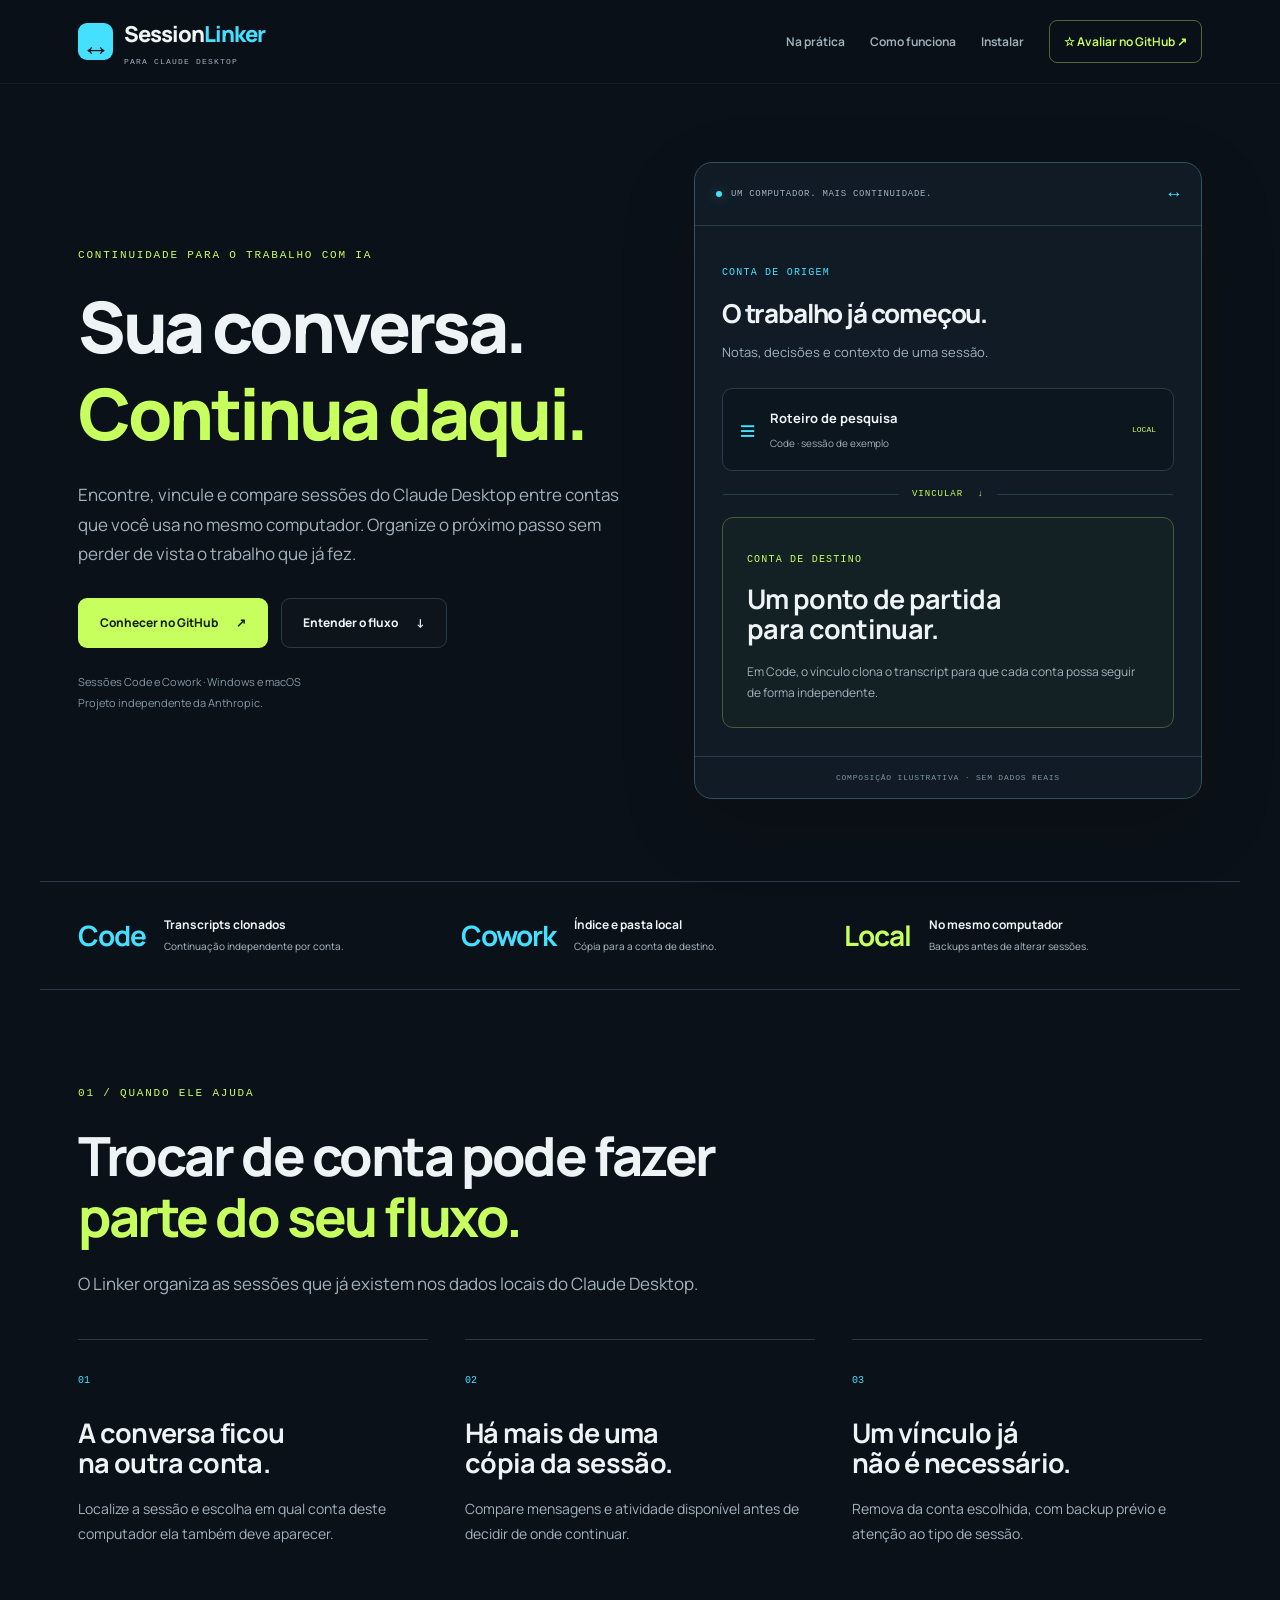
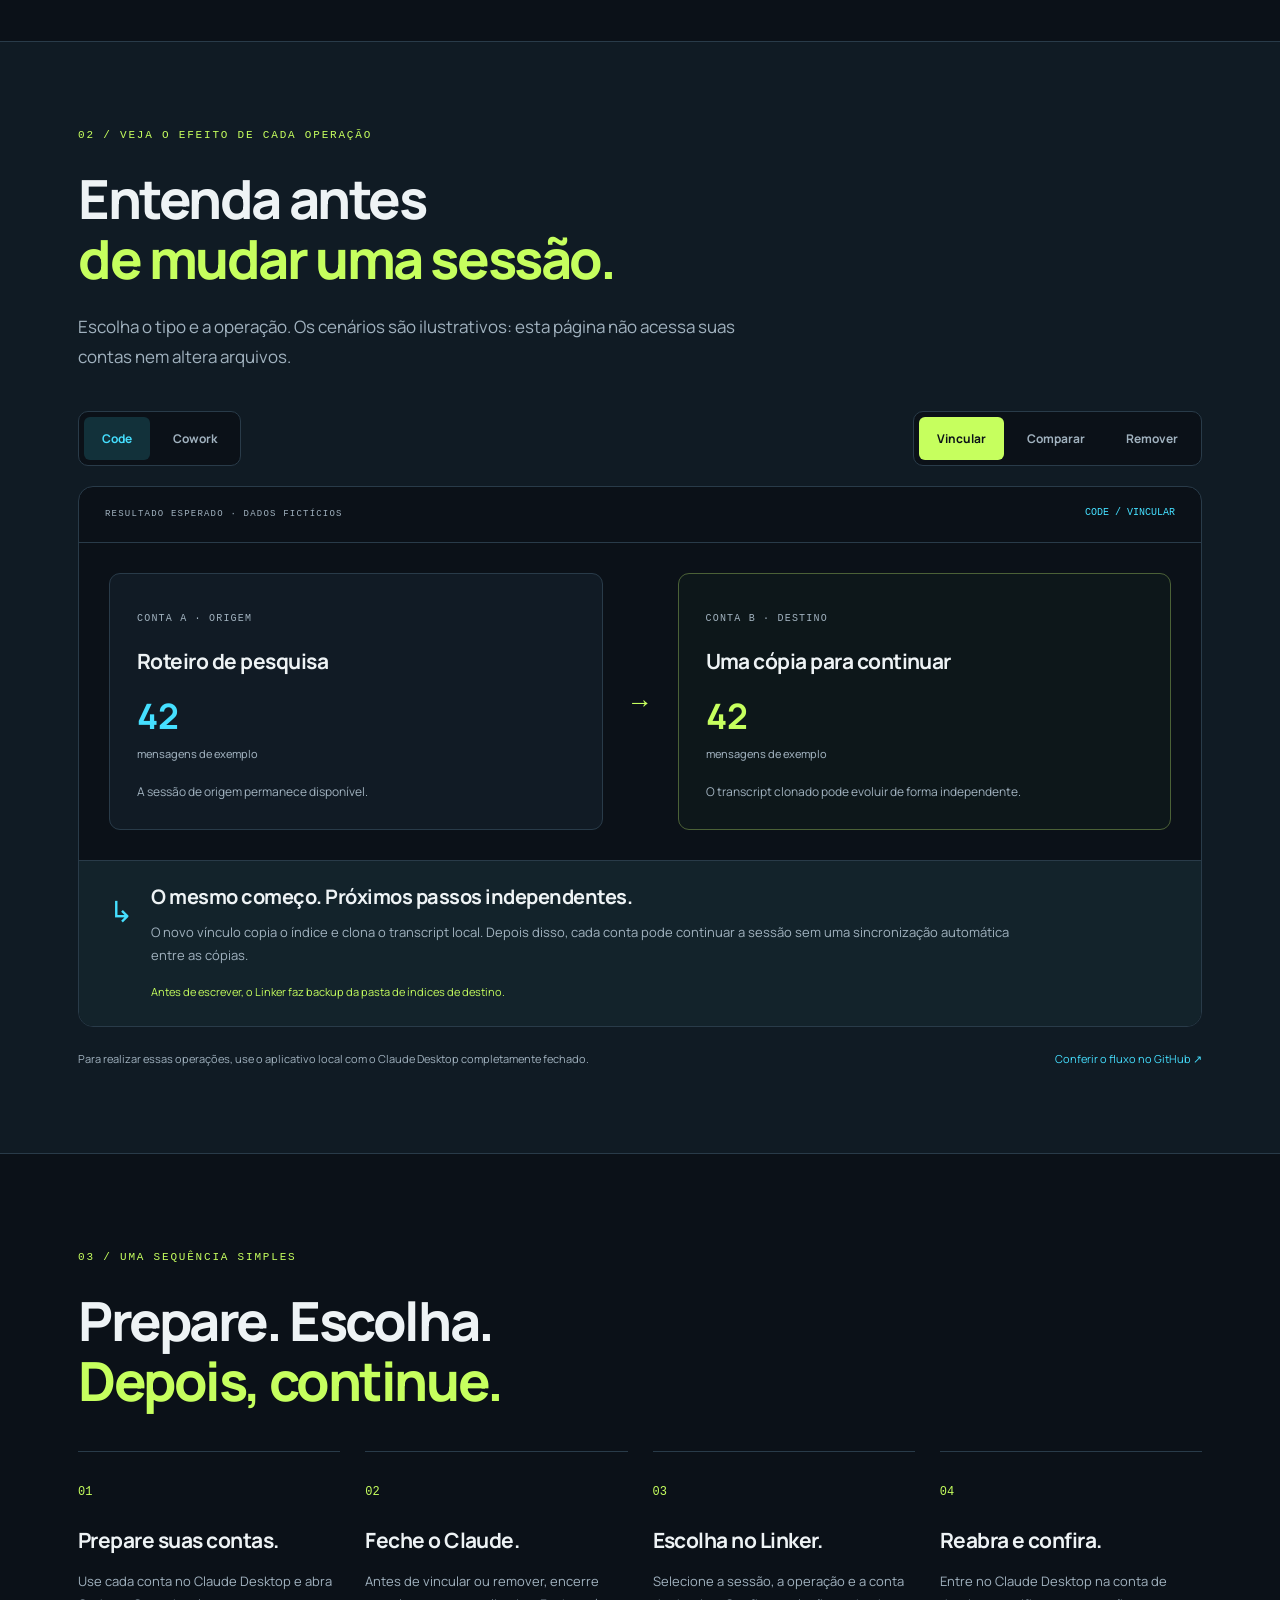
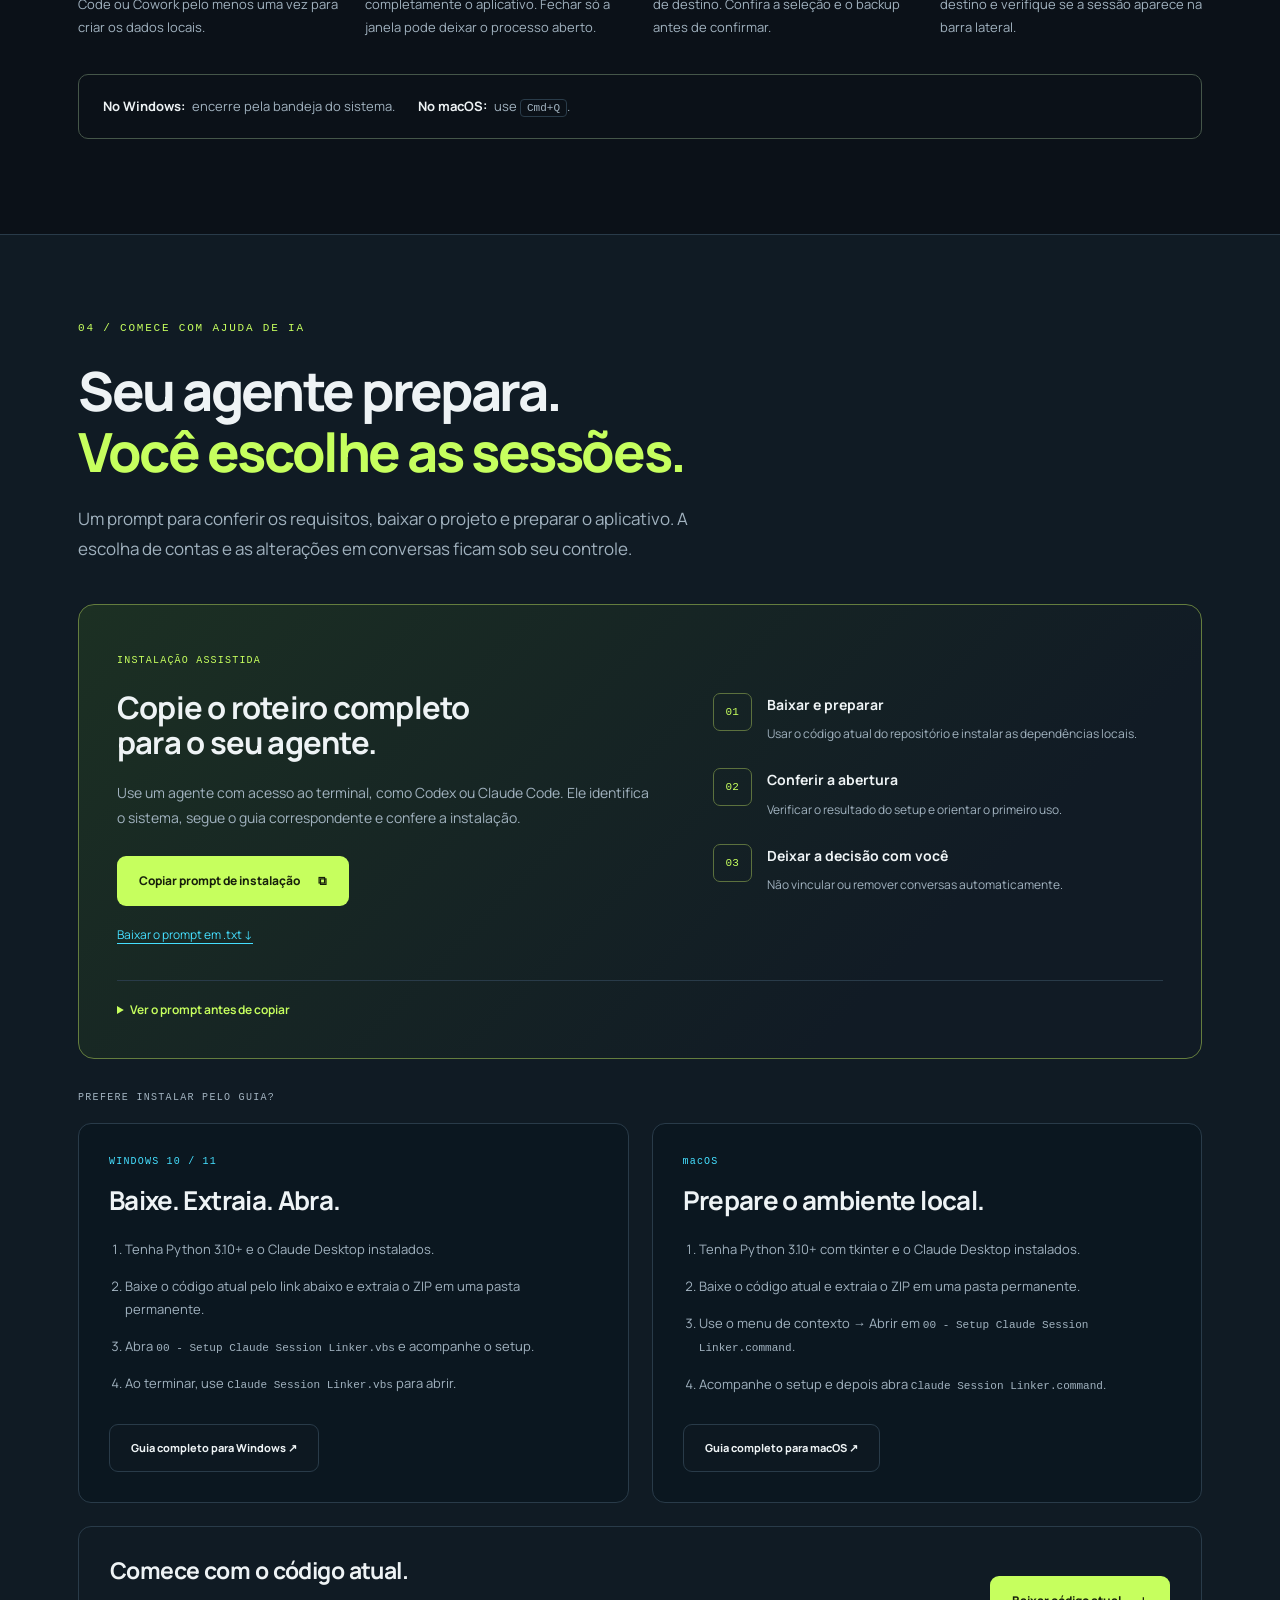
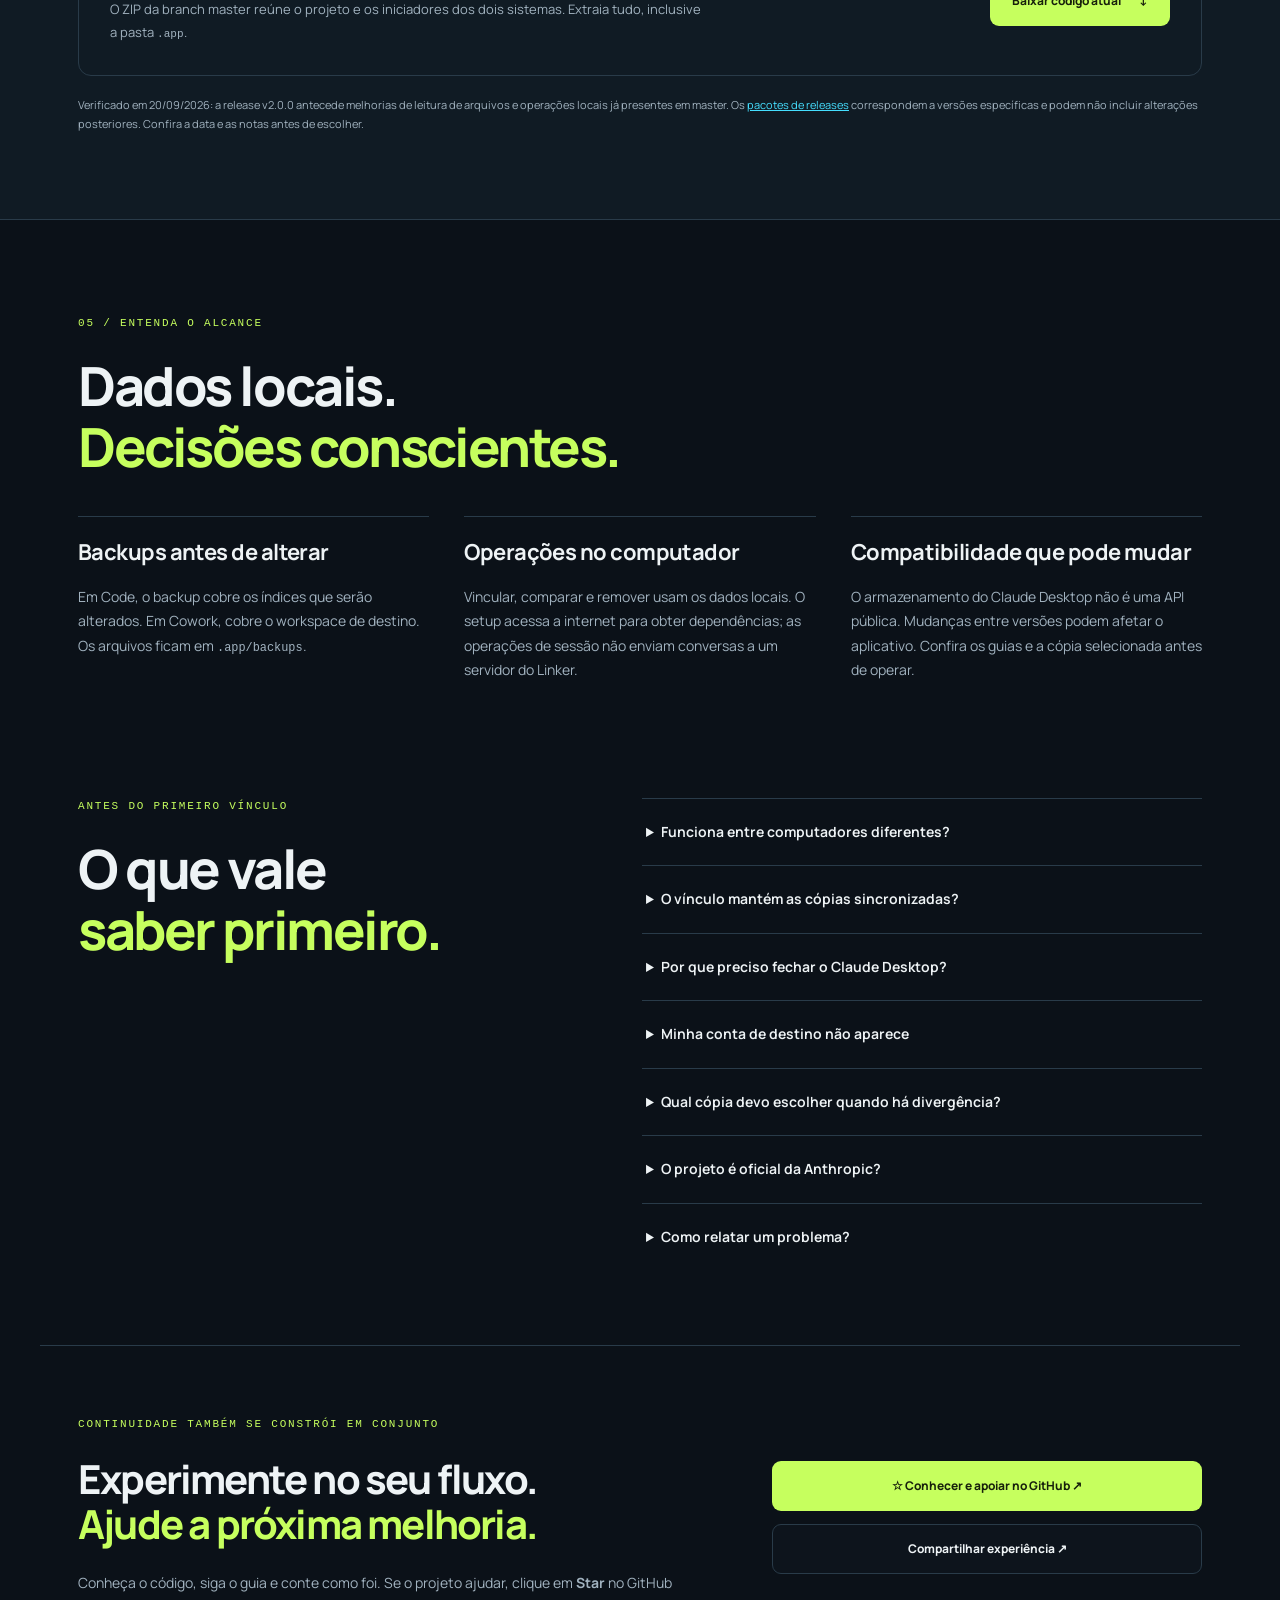
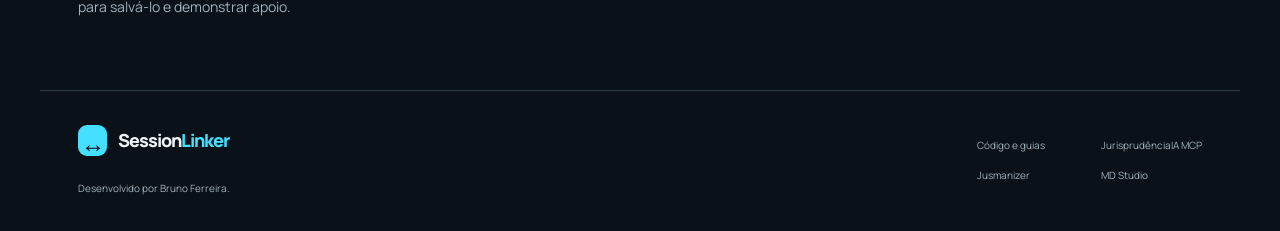
==== docs/index.html @ 4f58295a "feat: present Session Linker with guided local workflows" ====
<!doctype html>
<html lang="pt-BR">
<head>
  <meta charset="utf-8"><meta name="viewport" content="width=device-width, initial-scale=1"><meta name="theme-color" content="#0b1118">
  <title>Claude Session Linker | Sua conversa continua daqui.</title>
  <meta name="description" content="Visualize, vincule e compare sessões Code e Cowork do Claude Desktop entre contas no mesmo computador. Conheça o fluxo, os backups e a instalação para Windows e macOS.">
  <link rel="canonical" href="https://brunoflma.github.io/claude-session-linker/">
  <meta property="og:type" content="website"><meta property="og:locale" content="pt_BR"><meta property="og:site_name" content="Claude Session Linker">
  <meta property="og:title" content="Claude Session Linker. Sua conversa continua daqui."><meta property="og:description" content="Encontre, vincule e compare sessões Code e Cowork entre contas locais. Windows e macOS, com backups antes das alterações.">
  <meta property="og:url" content="https://brunoflma.github.io/claude-session-linker/"><meta property="og:image" content="https://brunoflma.github.io/claude-session-linker/assets/social-preview.png"><meta property="og:image:width" content="1280"><meta property="og:image:height" content="640"><meta property="og:image:alt" content="Claude Session Linker. Organize a continuidade das suas conversas entre contas no mesmo computador.">
  <meta name="twitter:card" content="summary_large_image"><meta name="twitter:title" content="Claude Session Linker. Sua conversa continua daqui."><meta name="twitter:image" content="https://brunoflma.github.io/claude-session-linker/assets/social-preview.png">
  <link rel="icon" href="assets/favicon.svg" type="image/svg+xml"><link rel="preload" href="assets/fonts/manrope.woff2" as="font" type="font/woff2" crossorigin><link rel="stylesheet" href="assets/site.css?v=1"><script src="assets/site.js?v=1" defer></script>
</head>
<body>
  <a class="skip" href="#conteudo">Pular para o conteúdo</a>
  <header class="header"><div class="container header-inner"><a class="brand" href="#" aria-label="Claude Session Linker, início"><span class="brand-icon" aria-hidden="true">↔</span><span>Session<span class="brand-accent">Linker</span><small>PARA CLAUDE DESKTOP</small></span></a><button class="menu-toggle" aria-label="Abrir navegação" aria-expanded="false" aria-controls="nav"><span></span><span></span></button><nav id="nav" aria-label="Navegação principal"><a href="#na-pratica">Na prática</a><a href="#como-funciona">Como funciona</a><a href="#instalar">Instalar</a><a class="nav-cta" href="https://github.com/brunoflma/claude-session-linker" target="_blank" rel="noopener noreferrer" data-github>☆ Avaliar no GitHub ↗</a></nav></div></header>
  <main id="conteudo">
    <section class="hero container"><div><p class="eyebrow">CONTINUIDADE PARA O TRABALHO COM IA</p><h1>Sua conversa.<br><em>Continua daqui.</em></h1><p class="hero-lead">Encontre, vincule e compare sessões do Claude Desktop entre contas que você usa no mesmo computador. Organize o próximo passo sem perder de vista o trabalho que já fez.</p><div class="actions"><a class="button primary" href="https://github.com/brunoflma/claude-session-linker" target="_blank" rel="noopener noreferrer" data-github>Conhecer no GitHub <span aria-hidden="true">↗</span></a><a class="button secondary" href="#na-pratica">Entender o fluxo <span aria-hidden="true">↓</span></a></div><p class="hero-foot">Sessões Code e Cowork · Windows e macOS<br>Projeto independente da Anthropic.</p></div>
      <div class="continuity-visual"><div class="visual-top"><span class="status-dot"></span>UM COMPUTADOR. MAIS CONTINUIDADE.<span>↔</span></div><div class="session-origin"><span class="small-label">CONTA DE ORIGEM</span><h2>O trabalho já começou.</h2><p>Notas, decisões e contexto de uma sessão.</p><div class="session-file"><span aria-hidden="true">≡</span><div><strong>Roteiro de pesquisa</strong><small>Code · sessão de exemplo</small></div><span class="file-status">LOCAL</span></div></div><div class="connection-path"><span></span><b>VINCULAR <i aria-hidden="true">↓</i></b><span></span></div><div class="session-destination"><span class="small-label">CONTA DE DESTINO</span><h3>Um ponto de partida<br>para continuar.</h3><p>Em Code, o vínculo clona o transcript para que cada conta possa seguir de forma independente.</p></div><div class="visual-bottom">COMPOSIÇÃO ILUSTRATIVA · SEM DADOS REAIS</div></div>
    </section>
    <div class="container principles"><div><strong>Code</strong><span>Transcripts clonados<small>Continuação independente por conta.</small></span></div><div><strong>Cowork</strong><span>Índice e pasta local<small>Cópia para a conta de destino.</small></span></div><div><strong>Local</strong><span>No mesmo computador<small>Backups antes de alterar sessões.</small></span></div></div>
    <section class="section container" id="como-funciona"><div class="section-heading"><p class="eyebrow">01 / QUANDO ELE AJUDA</p><h2>Trocar de conta pode fazer<br><em>parte do seu fluxo.</em></h2><p>O Linker organiza as sessões que já existem nos dados locais do Claude Desktop.</p></div><div class="benefits"><article><span>01</span><h3>A conversa ficou<br>na outra conta.</h3><p>Localize a sessão e escolha em qual conta deste computador ela também deve aparecer.</p></article><article><span>02</span><h3>Há mais de uma<br>cópia da sessão.</h3><p>Compare mensagens e atividade disponível antes de decidir de onde continuar.</p></article><article><span>03</span><h3>Um vínculo já<br>não é necessário.</h3><p>Remova da conta escolhida, com backup prévio e atenção ao tipo de sessão.</p></article></div></section>
    <section class="demo-section" id="na-pratica"><div class="container"><div class="section-heading"><p class="eyebrow">02 / VEJA O EFEITO DE CADA OPERAÇÃO</p><h2>Entenda antes<br><em>de mudar uma sessão.</em></h2><p>Escolha o tipo e a operação. Os cenários são ilustrativos: esta página não acessa suas contas nem altera arquivos.</p></div>
      <div class="demo-controls"><div class="kind-tabs" role="tablist" aria-label="Tipo de sessão"><button id="kind-code" role="tab" aria-selected="true" aria-controls="scenario" data-kind="code">Code</button><button id="kind-cowork" role="tab" aria-selected="false" aria-controls="scenario" tabindex="-1" data-kind="cowork">Cowork</button></div><div class="action-tabs" role="tablist" aria-label="Operação ilustrada"><button id="action-link" role="tab" aria-selected="true" aria-controls="operation" data-action="link">Vincular</button><button id="action-compare" role="tab" aria-selected="false" aria-controls="operation" tabindex="-1" data-action="compare">Comparar</button><button id="action-remove" role="tab" aria-selected="false" aria-controls="operation" tabindex="-1" data-action="remove">Remover</button></div></div>
      <div id="scenario" role="tabpanel" aria-labelledby="kind-code" tabindex="0"><div id="operation" role="tabpanel" aria-labelledby="action-link" tabindex="0"><div class="scenario-top"><span class="small-label">RESULTADO ESPERADO · DADOS FICTÍCIOS</span><span id="scenario-badge">CODE / VINCULAR</span></div><div class="scenario-grid"><div class="account-card"><span class="small-label">CONTA A · ORIGEM</span><h3>Roteiro de pesquisa</h3><strong class="message-count">42 <small>mensagens de exemplo</small></strong><p id="origin-state">A sessão de origem permanece disponível.</p></div><span class="scenario-arrow" id="scenario-arrow" aria-hidden="true">→</span><div class="account-card target"><span class="small-label">CONTA B · DESTINO</span><h3 id="target-title">Uma cópia para continuar</h3><strong class="message-count" id="target-state">42 <small>mensagens de exemplo</small></strong><p id="target-detail">O transcript clonado pode evoluir de forma independente.</p></div></div><div class="scenario-explanation" aria-live="polite"><span class="explanation-icon" aria-hidden="true">↳</span><div><h3 id="scenario-title">O mesmo começo. Próximos passos independentes.</h3><p id="scenario-description">O novo vínculo copia o índice e clona o transcript local. Depois disso, cada conta pode continuar a sessão sem uma sincronização automática entre as cópias.</p><span id="backup-note">Antes de escrever, o Linker faz backup da pasta de índices de destino.</span></div></div></div></div>
      <div class="demo-foot"><p>Para realizar essas operações, use o aplicativo local com o Claude Desktop completamente fechado.</p><a href="https://github.com/brunoflma/claude-session-linker#o-fluxo-de-uso" target="_blank" rel="noopener noreferrer" data-github>Conferir o fluxo no GitHub ↗</a></div>
    </div></section>
    <section class="section container"><div class="section-heading"><p class="eyebrow">03 / UMA SEQUÊNCIA SIMPLES</p><h2>Prepare. Escolha.<br><em>Depois, continue.</em></h2></div><ol class="usage-steps"><li><span>01</span><h3>Prepare suas contas.</h3><p>Use cada conta no Claude Desktop e abra Code ou Cowork pelo menos uma vez para criar os dados locais.</p></li><li><span>02</span><h3>Feche o Claude.</h3><p>Antes de vincular ou remover, encerre completamente o aplicativo. Fechar só a janela pode deixar o processo aberto.</p></li><li><span>03</span><h3>Escolha no Linker.</h3><p>Selecione a sessão, a operação e a conta de destino. Confira a seleção e o backup antes de confirmar.</p></li><li><span>04</span><h3>Reabra e confira.</h3><p>Entre no Claude Desktop na conta de destino e verifique se a sessão aparece na barra lateral.</p></li></ol><div class="close-note"><strong>No Windows:</strong> encerre pela bandeja do sistema. <strong>No macOS:</strong> use <kbd>Cmd+Q</kbd>.</div></section>
    <section class="install-section" id="instalar"><div class="container"><div class="section-heading"><p class="eyebrow">04 / COMECE COM AJUDA DE IA</p><h2>Seu agente prepara.<br><em>Você escolhe as sessões.</em></h2><p>Um prompt para conferir os requisitos, baixar o projeto e preparar o aplicativo. A escolha de contas e as alterações em conversas ficam sob seu controle.</p></div><div class="ai-install"><div><span class="small-label">INSTALAÇÃO ASSISTIDA</span><h3>Copie o roteiro completo<br>para o seu agente.</h3><p>Use um agente com acesso ao terminal, como Codex ou Claude Code. Ele identifica o sistema, segue o guia correspondente e confere a instalação.</p><button class="button primary" id="copy-prompt" disabled>Copiar prompt de instalação <span aria-hidden="true">⧉</span></button><a class="text-link" href="agent-setup-prompt.txt" download>Baixar o prompt em .txt ↓</a></div><ol><li><b>01</b><span><strong>Baixar e preparar</strong>Usar o código atual do repositório e instalar as dependências locais.</span></li><li><b>02</b><span><strong>Conferir a abertura</strong>Verificar o resultado do setup e orientar o primeiro uso.</span></li><li><b>03</b><span><strong>Deixar a decisão com você</strong>Não vincular ou remover conversas automaticamente.</span></li></ol><details class="prompt-details"><summary>Ver o prompt antes de copiar</summary><pre id="agent-prompt">Quero instalar o Claude Session Linker e entender como usar no meu computador. Prepare o aplicativo com as ferramentas e permissões disponíveis, sem alterar conversas reais automaticamente.

Repositório oficial: https://github.com/brunoflma/claude-session-linker
Página: https://brunoflma.github.io/claude-session-linker/

1. Confira meu sistema operacional, se o Claude Desktop está instalado e se já existe uma cópia do Linker. Preserve essa cópia e seus dados. Leia o README atual e somente o guia correspondente ao meu sistema: GUIA-WINDOWS.md ou GUIA-MACOS.md. Registre o commit consultado.
2. Use o código atual da branch master. Baixe o ZIP dessa branch ou clone o repositório em uma pasta nova e permanente. Pacotes de releases são snapshots de uma versão e podem anteceder melhorias do código atual. Não substitua uma instalação existente nem crie uma nova release.
3. Confira Python 3.10 ou superior. No Windows, o setup é 00 - Setup Claude Session Linker.vbs e o iniciador é Claude Session Linker.vbs. No macOS, use 00 - Setup Claude Session Linker.command e Claude Session Linker.command; confira também tkinter conforme o guia. Não instale Node.js, banco de dados ou servidor para esse aplicativo.
4. O setup instala customtkinter, darkdetect e pillow em .app/venv e precisa de internet. No macOS, pode precisar do Homebrew para python-tk. Explique qualquer pré-requisito ausente antes de instalá-lo, respeite as permissões das suas ferramentas e os avisos do sistema. Não desative proteções, não use privilégios de administrador para contornar erros e não apague um ambiente anterior por conta própria.
5. Execute o setup no escopo confirmado e confira o resultado. Se precisar diagnosticar uma falha, consulte apenas o necessário nos logs da instalação, sem copiar caminhos pessoais ou conteúdo sensível para serviços externos. Deixe-me concluir diálogos ou etapas que dependam da minha interação.
6. Explique que cada conta precisa ter sido usada no Claude Desktop nesse computador e que Code ou Cowork deve ter sido aberto pelo menos uma vez. Não troque minhas contas nem leia transcripts, credenciais, registros de sessões ou rótulos de contas sem necessidade e autorização explícita.
7. Antes de qualquer vínculo ou remoção, o Claude Desktop deve estar completamente fechado. Oriente a saída pela bandeja no Windows ou Cmd+Q no macOS. Não force o encerramento com trabalho aberto; deixe-me salvar e encerrar.
8. Sua tarefa inicial termina na instalação e na orientação de uso. Não escolha uma conversa ou conta por mim. Para vincular ou remover uma sessão real, exija uma solicitação específica com sessão, conta de origem, conta de destino e operação. Confira o backup e a seleção antes da confirmação. Não execute um teste destrutivo com conversas reais.
9. Esclareça as diferenças: Code copia o índice e clona o transcript para continuação independente; Cowork copia o índice e a pasta local. Remover Code apaga o índice daquela conta; remover Cowork apaga o índice e a pasta correspondente. A comparação não mescla conversas divergentes. O Linker funciona com dados locais no mesmo computador e não é uma ferramenta de sincronização entre computadores.
10. Informe onde o aplicativo ficou, como abrir novamente, o que foi realmente verificado e o que depende de mim. Se não puder executar o setup ou abrir a interface, diga exatamente a etapa pendente. Não afirme que instalou, abriu ou validou algo que não executou. Não publique logs, backups, transcripts, credenciais ou identificadores de contas.

Ao final, me entregue um resumo curto da instalação e os próximos passos para eu escolher com segurança a primeira operação no aplicativo.</pre></details></div>
      <p class="alternative-label">PREFERE INSTALAR PELO GUIA?</p><div class="install-options"><article id="windows"><span class="small-label">WINDOWS 10 / 11</span><h3>Baixe. Extraia. Abra.</h3><ol><li>Tenha Python 3.10+ e o Claude Desktop instalados.</li><li>Baixe o código atual pelo link abaixo e extraia o ZIP em uma pasta permanente.</li><li>Abra <code>00 - Setup Claude Session Linker.vbs</code> e acompanhe o setup.</li><li>Ao terminar, use <code>Claude Session Linker.vbs</code> para abrir.</li></ol><a class="button secondary" href="https://github.com/brunoflma/claude-session-linker/blob/master/GUIA-WINDOWS.md" target="_blank" rel="noopener noreferrer" data-github>Guia completo para Windows ↗</a></article><article id="macos"><span class="small-label">macOS</span><h3>Prepare o ambiente local.</h3><ol><li>Tenha Python 3.10+ com tkinter e o Claude Desktop instalados.</li><li>Baixe o código atual e extraia o ZIP em uma pasta permanente.</li><li>Use o menu de contexto → Abrir em <code>00 - Setup Claude Session Linker.command</code>.</li><li>Acompanhe o setup e depois abra <code>Claude Session Linker.command</code>.</li></ol><a class="button secondary" href="https://github.com/brunoflma/claude-session-linker/blob/master/GUIA-MACOS.md" target="_blank" rel="noopener noreferrer" data-github>Guia completo para macOS ↗</a></article></div><div class="download-row"><div><h3>Comece com o código atual.</h3><p>O ZIP da branch master reúne o projeto e os iniciadores dos dois sistemas. Extraia tudo, inclusive a pasta <code>.app</code>.</p></div><a class="button primary" href="https://github.com/brunoflma/claude-session-linker/archive/refs/heads/master.zip" data-github>Baixar código atual <span aria-hidden="true">↓</span></a></div><p class="release-note">Verificado em 20/09/2026: a release v2.0.0 antecede melhorias de leitura de arquivos e operações locais já presentes em master. Os <a href="https://github.com/brunoflma/claude-session-linker/releases" target="_blank" rel="noopener noreferrer">pacotes de releases</a> correspondem a versões específicas e podem não incluir alterações posteriores. Confira a data e as notas antes de escolher.</p>
    </div></section>
    <section class="section container"><div class="section-heading"><p class="eyebrow">05 / ENTENDA O ALCANCE</p><h2>Dados locais.<br><em>Decisões conscientes.</em></h2></div><div class="boundaries"><article><h3>Backups antes de alterar</h3><p>Em Code, o backup cobre os índices que serão alterados. Em Cowork, cobre o workspace de destino. Os arquivos ficam em <code>.app/backups</code>.</p></article><article><h3>Operações no computador</h3><p>Vincular, comparar e remover usam os dados locais. O setup acessa a internet para obter dependências; as operações de sessão não enviam conversas a um servidor do Linker.</p></article><article><h3>Compatibilidade que pode mudar</h3><p>O armazenamento do Claude Desktop não é uma API pública. Mudanças entre versões podem afetar o aplicativo. Confira os guias e a cópia selecionada antes de operar.</p></article></div></section>
    <section class="container faq" aria-labelledby="faq-title"><div class="section-heading"><p class="eyebrow">ANTES DO PRIMEIRO VÍNCULO</p><h2 id="faq-title">O que vale<br><em>saber primeiro.</em></h2></div><div class="faq-list"><details><summary>Funciona entre computadores diferentes?</summary><p>O Linker trabalha com contas e arquivos já presentes no mesmo computador. Ele não transfere sessões entre máquinas e não oferece sincronização na nuvem.</p></details><details><summary>O vínculo mantém as cópias sincronizadas?</summary><p>Em Code, o novo vínculo clona o transcript para continuação independente. Em Cowork, o índice e a pasta são copiados. O aplicativo não faz uma fusão automática de conversas que divergiram.</p></details><details><summary>Por que preciso fechar o Claude Desktop?</summary><p>Vincular e remover alteram arquivos locais usados pelo aplicativo. Encerre o Claude completamente antes dessas operações e reabra depois na conta de destino para conferir a barra lateral.</p></details><details><summary>Minha conta de destino não aparece</summary><p>Use essa conta no Claude Desktop do mesmo computador e abra Code ou Cowork pelo menos uma vez. Em seguida, feche o Claude e atualize a lista no Linker. Confira também o perfil escolhido no guia do seu sistema.</p></details><details><summary>Qual cópia devo escolher quando há divergência?</summary><p>Use a comparação para avaliar as informações disponíveis. Mais mensagens ou atividade recente são sinais para análise; não garantem que aquela seja a versão desejada. Não há mesclagem automática.</p></details><details><summary>O projeto é oficial da Anthropic?</summary><p>O Claude Session Linker é um projeto independente, mantido por Bruno Ferreira. O Claude Desktop e suas marcas pertencem à Anthropic.</p></details><details><summary>Como relatar um problema?</summary><p>Informe o sistema, a versão do Linker, Code ou Cowork e os passos que levaram ao problema. Use um exemplo fictício. Não anexe conversas, backups, credenciais ou identificadores de contas à issue.</p></details></div></section>
    <section class="container final-cta"><div><p class="eyebrow">CONTINUIDADE TAMBÉM SE CONSTRÓI EM CONJUNTO</p><h2>Experimente no seu fluxo.<br><em>Ajude a próxima melhoria.</em></h2><p>Conheça o código, siga o guia e conte como foi. Se o projeto ajudar, clique em <strong>Star</strong> no GitHub para salvá-lo e demonstrar apoio.</p></div><div class="actions"><a class="button primary" href="https://github.com/brunoflma/claude-session-linker" target="_blank" rel="noopener noreferrer" data-github>☆ Conhecer e apoiar no GitHub ↗</a><a class="button secondary" href="https://github.com/brunoflma/claude-session-linker/issues/new?template=experiencia.yml" target="_blank" rel="noopener noreferrer" data-github>Compartilhar experiência ↗</a></div></section>
  </main>
  <footer class="container footer"><div><a class="brand" href="#"><span class="brand-icon" aria-hidden="true">↔</span>Session<span class="brand-accent">Linker</span></a><p>Desenvolvido por <a href="https://github.com/brunoflma">Bruno Ferreira</a>.</p></div><div><a href="https://github.com/brunoflma/claude-session-linker">Código e guias</a><a href="https://brunoflma.github.io/jurisprudenciaia-mcp/">JurisprudênciaIA MCP</a><a href="https://brunoflma.github.io/jusmanizer/">Jusmanizer</a><a href="https://brunoflma.github.io/md-studio/">MD Studio</a></div></footer>
  <div id="status" class="toast" role="status" aria-live="polite"></div><dialog id="copy-dialog"><form method="dialog"><h2>Copie as instruções</h2><p>A cópia automática não está disponível. Selecione o texto abaixo para levar ao seu agente.</p><textarea id="copy-fallback" readonly aria-label="Prompt completo para copiar"></textarea><button class="button primary">Concluir</button></form></dialog>
</body>
</html>
---- docs/assets/site.css ----
@font-face{font-family:Manrope;src:url('fonts/manrope.woff2') format('woff2');font-style:normal;font-weight:200 800;font-display:swap}
:root{--bg:#0b1118;--surface:#111b25;--surface2:#15222d;--line:#293b49;--text:#eef3f5;--muted:#a1b2bf;--green:#c6ff5e;--cyan:#45dfff;--orange:#ffb393;--mono:Consolas,'Liberation Mono',monospace;color-scheme:dark}*{box-sizing:border-box}html{scroll-behavior:smooth;scroll-padding-top:100px}body{margin:0;background:var(--bg);color:var(--text);font:16px/1.75 Manrope,'Segoe UI',sans-serif;-webkit-font-smoothing:antialiased}a{color:inherit;text-decoration:none}button,textarea{font:inherit}a,button{touch-action:manipulation}button{cursor:pointer}button:disabled{opacity:.5;cursor:default}button:focus-visible,a:focus-visible,summary:focus-visible,textarea:focus-visible,[tabindex]:focus-visible{outline:3px solid var(--cyan);outline-offset:5px}h1,h2,h3,p{margin:0}h1,h2,h3{line-height:1.12;letter-spacing:-.045em}h2{font-size:clamp(33px,4.4vw,54px);font-weight:750}h3{font-size:24px;letter-spacing:-.025em}em{font-style:normal;color:var(--green)}code,kbd,pre{font-family:var(--mono)}code{font-size:.85em;overflow-wrap:anywhere}kbd{font-size:11px;padding:2px 6px;border:1px solid var(--line);border-radius:4px}img{max-width:100%}ol,ul{padding-left:1.25em}[hidden]{display:none!important}.container{max-width:1200px;margin-inline:auto;padding-inline:38px}.section{padding-block:95px}.section-heading{max-width:800px;margin-bottom:40px}.section-heading>p:last-child:not(.eyebrow){font-size:17px;color:var(--muted);max-width:670px;margin-top:23px}.eyebrow{font:11px/1.6 var(--mono);letter-spacing:1.8px;color:var(--green);margin-bottom:23px}.small-label{font:10px/1.6 var(--mono);letter-spacing:1.2px;color:var(--muted)}.skip{position:fixed;top:-100px;left:20px;background:var(--green);color:var(--bg);padding:12px 20px;z-index:100}.skip:focus{top:10px}.header{height:84px;position:sticky;top:0;z-index:30;background:#0b1118ed;backdrop-filter:blur(15px);border-bottom:1px solid #ffffff0d}.header-inner{height:100%;display:flex;align-items:center;justify-content:space-between;gap:25px}.brand{display:inline-flex;align-items:center;font-size:22px;font-weight:800;letter-spacing:-1px;white-space:nowrap}.brand-icon{display:inline-grid;place-items:center;width:35px;height:37px;background:var(--cyan);color:var(--bg);border-radius:9px;font-size:29px;font-weight:500;margin-right:11px}.brand-accent{color:var(--cyan)}.brand small{display:block;font:8px/1.5 var(--mono);letter-spacing:1.2px;color:var(--muted);margin-top:3px}.header nav{display:flex;gap:25px;align-items:center;font-size:12px;font-weight:650;color:var(--muted)}nav a:hover{color:var(--text)}.nav-cta{padding:10px 14px;border:1px solid #536632;border-radius:8px;color:var(--green)}.menu-toggle{display:none}.actions{display:flex;align-items:center;gap:13px;flex-wrap:wrap}.button{display:inline-flex;align-items:center;justify-content:center;gap:18px;padding:15px 21px;border:1px solid transparent;border-radius:9px;font-size:12px;line-height:1.5;font-weight:750;text-align:center;transition:background .2s,transform .2s}.button:hover{transform:translateY(-2px)}.button.primary{background:var(--green);color:#17200b}.button.primary:hover{background:#d4ff88}.button.secondary{background:#111b2550;color:var(--text);border-color:var(--line)}.text-link{display:block;font-size:12px;color:var(--cyan);margin-top:18px;text-decoration:underline;text-underline-offset:4px}
.hero{display:grid;grid-template-columns:1.1fr 1fr;gap:57px;align-items:center;padding-block:78px 82px}.hero h1{font-size:clamp(43px,5.9vw,71px);font-weight:800;letter-spacing:-3.4px;line-height:1.09}.hero h1 em{display:block;margin-top:9px}.hero-lead{max-width:545px;font-size:17px;color:var(--muted);margin:29px 0}.hero-foot{font-size:11px;color:#8398a7;line-height:1.9;margin-top:24px}.continuity-visual{background:var(--surface);border:1px solid #31515f;border-radius:18px;overflow:hidden;box-shadow:0 25px 80px #0002}.visual-top{display:flex;gap:9px;align-items:center;padding:21px;border-bottom:1px solid var(--line);font:9px var(--mono);letter-spacing:.7px;color:var(--muted)}.visual-top>span:last-child{margin-left:auto;color:var(--cyan);font-size:18px}.status-dot{width:6px;height:6px;display:inline-block;background:var(--cyan);border-radius:50%;box-shadow:0 0 13px #45dfff70}.session-origin{padding:29px 27px 0}.session-origin .small-label{color:var(--cyan)}.session-origin h2{font-size:26px;margin-top:16px}.session-origin>p{font-size:13px;color:var(--muted);margin-top:13px}.session-file{display:flex;align-items:center;gap:14px;border:1px solid var(--line);background:#0b161f;border-radius:10px;padding:17px;margin-top:24px}.session-file>span:first-child{font-size:27px;color:var(--cyan)}.session-file strong{font-size:13px;display:block}.session-file small{font-size:10px;color:var(--muted);display:block;margin-top:5px}.file-status{font:8px var(--mono);margin-left:auto;color:var(--green)}.connection-path{display:flex;align-items:center;gap:13px;padding:18px 28px;font:9px var(--mono);color:var(--green);letter-spacing:1px}.connection-path span{height:1px;background:var(--line);flex:1}.connection-path b{font-weight:500}.connection-path i{font-style:normal;margin-left:8px}.session-destination{background:#172b2350;border:1px solid #455d37;margin:0 27px 28px;padding:24px;border-radius:11px}.session-destination .small-label{color:var(--green)}.session-destination h3{font-size:27px;margin-top:14px}.session-destination p{font-size:12px;color:var(--muted);margin-top:16px}.visual-bottom{padding:16px 20px;border-top:1px solid var(--line);text-align:center;color:#7e95a4;font:8px var(--mono);letter-spacing:.8px}.principles{display:grid;grid-template-columns:1fr 1fr 1fr;gap:25px;border-block:1px solid var(--line);padding-block:29px}.principles>div{display:flex;gap:18px;align-items:center}.principles strong{color:var(--cyan);font-size:28px;letter-spacing:-1px}.principles>div:last-child strong{color:var(--green)}.principles span{font-size:12px;font-weight:700;line-height:1.4}.principles small{display:block;font-size:10px;color:var(--muted);font-weight:450;margin-top:6px}.benefits{display:grid;grid-template-columns:repeat(3,1fr);gap:37px}.benefits article{border-top:1px solid var(--line);padding-top:23px}.benefits article>span{font:10px var(--mono);color:var(--cyan)}.benefits h3{font-size:27px;margin:27px 0 19px}.benefits p{font-size:14px;color:var(--muted)}
.demo-section,.install-section{background:#101b24;border-block:1px solid var(--line);padding-block:85px}.demo-controls{display:flex;justify-content:space-between;gap:20px;margin-bottom:20px;flex-wrap:wrap}.kind-tabs,.action-tabs{display:flex;gap:5px;padding:5px;border:1px solid var(--line);border-radius:10px;background:var(--bg)}.demo-controls button{border:0;border-radius:6px;background:transparent;color:var(--muted);padding:11px 18px;font-size:12px;font-weight:700}.kind-tabs button[aria-selected=true]{background:#12313a;color:var(--cyan)}.action-tabs button[aria-selected=true]{background:var(--green);color:var(--bg)}#operation{background:var(--bg);border:1px solid var(--line);border-radius:15px;overflow:hidden}.scenario-top{display:flex;justify-content:space-between;gap:20px;border-bottom:1px solid var(--line);padding:20px 26px}.scenario-top .small-label{font-size:9px}.scenario-top>span:last-child{font:10px var(--mono);color:var(--cyan)}.scenario-grid{display:grid;grid-template-columns:1fr 35px 1fr;gap:20px;padding:30px}.account-card{border:1px solid var(--line);border-radius:11px;padding:27px;background:var(--surface)}.account-card h3{font-size:21px;margin-top:21px}.account-card .message-count{font-size:35px;color:var(--cyan);display:block;margin-top:22px;line-height:1.2}.message-count small{font-size:11px;color:var(--muted);font-weight:450;display:block;margin-top:8px;line-height:1.6}.account-card>p{font-size:12px;color:var(--muted);margin-top:18px}.account-card.target{border-color:#4b6137;background:#172b2340}.account-card.target .message-count{color:var(--green)}.scenario-arrow{align-self:center;text-align:center;font-size:26px;color:var(--green)}.scenario-explanation{display:flex;gap:18px;padding:25px 30px;border-top:1px solid var(--line);background:#13232b}.explanation-icon{font-size:29px;color:var(--cyan)}.scenario-explanation h3{font-size:20px}.scenario-explanation p{font-size:13px;color:var(--muted);margin-top:13px;max-width:880px}.scenario-explanation span:last-child:not(.explanation-icon){display:block;margin-top:15px;color:var(--green);font-size:11px}.demo-foot{display:flex;gap:25px;justify-content:space-between;align-items:center;margin-top:22px;font-size:11px;color:var(--muted)}.demo-foot a{color:var(--cyan);white-space:nowrap}.usage-steps{list-style:none;padding:0;display:grid;grid-template-columns:repeat(4,1fr);gap:25px}.usage-steps li{border-top:1px solid var(--line);padding-top:23px}.usage-steps span{font:12px var(--mono);color:var(--green)}.usage-steps h3{font-size:21px;margin:26px 0 18px}.usage-steps p{font-size:13px;color:var(--muted)}.close-note{border:1px solid #455649;padding:20px 24px;margin-top:35px;border-radius:10px;font-size:13px;color:var(--muted)}.close-note strong{color:var(--text);margin-right:4px}.close-note strong:not(:first-child){margin-left:20px}
.ai-install{display:grid;grid-template-columns:1.2fr 1fr;gap:35px 55px;border:1px solid #647d3e;background:linear-gradient(135deg,#1c3023,#111b25 75%);border-radius:16px;padding:38px}.ai-install .small-label{color:var(--green)}.ai-install h3{font-size:31px;margin-top:19px}.ai-install p{font-size:14px;color:var(--muted);margin:22px 0 26px;max-width:570px}.ai-install>ol{list-style:none;padding:0;display:grid;gap:24px;align-content:center;margin:0}.ai-install>ol li{display:flex;gap:15px;font-size:12px;color:var(--muted)}.ai-install>ol b{font:11px var(--mono);padding:12px;color:var(--green);border:1px solid #5c713e;border-radius:7px;align-self:flex-start}.ai-install>ol strong{font-size:14px;display:block;color:var(--text);margin-bottom:6px}.prompt-details{grid-column:1/-1;border-top:1px solid var(--line);padding-top:18px}.prompt-details summary{cursor:pointer;font-size:12px;color:var(--green);font-weight:650}.prompt-details pre{font-size:11px;line-height:1.9;white-space:pre-wrap;overflow-wrap:anywhere;max-height:390px;overflow:auto;background:var(--bg);border:1px solid var(--line);padding:22px;border-radius:8px;color:var(--muted)}.alternative-label{font:10px var(--mono);letter-spacing:1.3px;color:var(--muted);margin:33px 0 20px}.install-options{display:grid;grid-template-columns:1fr 1fr;gap:23px}.install-options article{border:1px solid var(--line);border-radius:13px;padding:30px;background:#0b1720;display:flex;flex-direction:column;align-items:flex-start}.install-options .small-label{color:var(--cyan)}.install-options h3{font-size:26px;margin-top:16px}.install-options ol{font-size:13px;color:var(--muted);margin:23px 0 28px}.install-options li+li{margin-top:14px}.install-options .button{margin-top:auto;font-size:11px}.download-row{display:flex;align-items:center;justify-content:space-between;gap:40px;padding:31px;border:1px solid var(--line);border-radius:13px;margin-top:23px}.download-row h3{font-size:23px}.download-row p{color:var(--muted);font-size:13px;margin-top:14px;max-width:600px}.download-row .button{flex-shrink:0}.release-note{font-size:11px;color:var(--muted);margin-top:19px}.release-note a{color:var(--cyan);text-decoration:underline}.boundaries{display:grid;grid-template-columns:repeat(3,1fr);gap:35px}.boundaries article{padding-top:23px;border-top:1px solid var(--line)}.boundaries h3{font-size:22px}.boundaries p{font-size:14px;color:var(--muted);margin-top:20px}.faq{display:grid;grid-template-columns:1fr 1.1fr;gap:55px;padding-block:20px 75px}.faq-list details{border-top:1px solid var(--line)}.faq-list summary{padding:21px 4px;cursor:pointer;font-size:14px;font-weight:650}.faq-list details[open] summary{color:var(--green)}.faq-list p{color:var(--muted);font-size:13px;padding:0 4px 22px}.final-cta{padding-block:70px;border-top:1px solid var(--line);display:grid;grid-template-columns:1.5fr 1fr;gap:50px;align-items:center}.final-cta h2{font-size:40px}.final-cta p:not(.eyebrow){font-size:14px;color:var(--muted);max-width:620px;margin-top:24px}.final-cta .actions{flex-direction:column;align-items:stretch}.footer{display:flex;justify-content:space-between;gap:30px;padding-block:34px;border-top:1px solid var(--line)}.footer .brand{font-size:18px}.footer .brand-icon{width:29px;height:31px;font-size:24px}.footer p{font-size:10px;color:var(--muted);margin-top:17px}.footer>div:last-child{display:grid;grid-template-columns:1fr 1fr;gap:12px 23px;align-content:center;font-size:10px;color:var(--muted)}.footer a:hover{color:var(--cyan)}.toast{position:fixed;left:50%;bottom:22px;transform:translate(-50%,15px);opacity:0;pointer-events:none;padding:14px 21px;max-width:calc(100% - 35px);width:max-content;background:var(--green);color:var(--bg);border-radius:9px;font-size:12px;font-weight:650;box-shadow:0 8px 30px #0005;transition:opacity .2s,transform .2s;z-index:100}.toast.visible{opacity:1;transform:translate(-50%,0)}dialog{width:min(630px,calc(100% - 36px));background:var(--surface);color:var(--text);border:1px solid var(--line);border-radius:14px;padding:28px}dialog::backdrop{background:#000b}dialog h2{font-size:30px}dialog p{font-size:14px;color:var(--muted);margin:20px 0}dialog textarea{display:block;width:100%;height:230px;background:var(--bg);color:var(--text);border:1px solid var(--line);padding:16px;font:12px/1.8 var(--mono);margin-bottom:20px}
@media(max-width:1000px){.container{padding-inline:30px}.hero{gap:35px}.hero h1{font-size:57px}.brand{font-size:19px}.header nav{gap:17px;font-size:11px}.principles{gap:18px}.principles>div{gap:12px}.principles strong{font-size:24px}.principles span{font-size:11px}.principles small{font-size:9px}.benefits h3{font-size:24px}.benefits,.boundaries{gap:27px}.usage-steps{grid-template-columns:1fr 1fr;gap:32px}.ai-install{gap:30px;padding:30px}.scenario-grid{padding:24px;gap:15px}.account-card{padding:23px}.final-cta{grid-template-columns:1.4fr 1fr;gap:30px}.final-cta h2{font-size:35px}}
@media(max-width:780px){.hero{grid-template-columns:1fr;padding-block:52px 60px;gap:40px}.hero h1{font-size:65px}.hero-lead{max-width:620px}.continuity-visual{max-width:530px;width:100%;margin-inline:auto}.header nav{display:none;position:absolute;top:83px;left:0;right:0;padding:23px 30px;background:#0b1118;border-bottom:1px solid var(--line);flex-wrap:wrap;gap:22px;font-size:13px}.header nav.open{display:flex}.menu-toggle{display:flex;flex-direction:column;gap:6px;background:none;border:1px solid var(--line);border-radius:7px;padding:12px}.menu-toggle span{height:1px;width:19px;background:var(--text)}.section{padding-block:70px}.benefits{grid-template-columns:1fr;gap:29px}.benefits h3{font-size:27px;margin:18px 0 15px}.benefits h3 br{display:none}.benefits p{max-width:650px}.ai-install{grid-template-columns:1fr}.ai-install>ol{grid-template-columns:1fr;gap:20px}.install-options{grid-template-columns:1fr}.boundaries{grid-template-columns:1fr;gap:30px}.boundaries p{margin-top:15px}.faq{grid-template-columns:1fr;gap:15px}.final-cta{grid-template-columns:1fr;gap:30px;padding-block:50px}.final-cta .actions{flex-direction:row}.download-row{flex-direction:column;align-items:flex-start;gap:24px}.demo-section,.install-section{padding-block:65px}.account-card h3{font-size:18px}.scenario-grid{gap:11px;grid-template-columns:1fr 20px 1fr}.scenario-arrow{font-size:20px}.demo-foot{align-items:flex-start;flex-direction:column;gap:12px}}
@media(max-width:560px){.container{padding-inline:22px}.header{height:72px}.header nav{top:71px}.brand{font-size:19px}.brand small{font-size:7px}.brand-icon{width:30px;height:33px;font-size:26px;margin-right:9px}.hero{padding-top:39px}.eyebrow{font-size:9px;letter-spacing:1.3px;margin-bottom:20px}.hero h1{font-size:clamp(34px,9.2vw,49px);letter-spacing:-2px}.hero-lead{font-size:15px;line-height:1.85;margin:24px 0}.hero .actions{flex-direction:column;align-items:stretch}.hero .button{font-size:12px}.hero-foot{font-size:10px;margin-top:20px}.visual-top{font-size:8px;padding:18px 17px;letter-spacing:.2px}.session-origin{padding:25px 21px 0}.session-origin h2{font-size:24px}.session-origin>p{font-size:12px}.session-file{padding:14px;gap:10px}.session-file strong{font-size:12px}.session-file small{font-size:9px}.file-status{font-size:7px}.session-destination{margin:0 21px 23px;padding:21px}.session-destination h3{font-size:25px}.visual-bottom{font-size:7px;letter-spacing:.5px}.principles{grid-template-columns:1fr;gap:0;padding-block:0}.principles>div{gap:22px;padding:21px 0}.principles>div+div{border-top:1px solid var(--line)}.principles strong{font-size:26px;min-width:105px}.principles span{font-size:12px}.principles small{font-size:10px}.section{padding-block:57px}.section-heading h2{font-size:34px}.section-heading>p:last-child:not(.eyebrow){font-size:15px}.benefits h3{font-size:25px}.demo-section,.install-section{padding-block:55px}.demo-controls{gap:13px}.kind-tabs,.action-tabs{width:100%}.demo-controls button{flex:1;font-size:11px;padding:11px 10px}.scenario-top{flex-direction:column;gap:7px;padding:18px}.scenario-top .small-label{font-size:8px;letter-spacing:.7px}.scenario-grid{grid-template-columns:1fr;padding:19px;gap:14px}.scenario-arrow{transform:rotate(90deg);font-size:24px}.account-card{padding:22px}.account-card h3{font-size:21px;margin-top:16px}.account-card .message-count{font-size:31px;margin-top:18px}.scenario-explanation{padding:20px;gap:12px}.scenario-explanation h3{font-size:18px;line-height:1.4}.scenario-explanation p{font-size:12px}.scenario-explanation span:last-child:not(.explanation-icon){font-size:10px}.explanation-icon{font-size:22px}.demo-foot{font-size:10px}.usage-steps{grid-template-columns:1fr;gap:28px}.usage-steps h3{font-size:23px;margin:18px 0 13px}.usage-steps p{font-size:14px}.close-note{padding:18px 20px;font-size:12px}.close-note strong:not(:first-child){margin-left:0;display:block;margin-top:12px}.ai-install{padding:26px 21px;gap:27px}.ai-install h3{font-size:27px}.ai-install p{font-size:13px}.ai-install .button{width:100%;font-size:11px}.ai-install .text-link{font-size:11px}.ai-install>ol li{font-size:11px}.ai-install>ol strong{font-size:13px}.prompt-details summary{font-size:11px}.prompt-details pre{font-size:10px;padding:15px;max-height:340px}.alternative-label{font-size:9px}.install-options article{padding:25px 21px}.install-options h3{font-size:25px}.install-options .button{width:100%;font-size:10px}.download-row{padding:25px 21px}.download-row .button{width:100%}.release-note{font-size:10px}.boundaries h3{font-size:23px}.boundaries p{font-size:13px}.faq{padding-block:0 45px}.faq .section-heading{margin-bottom:10px}.faq-list summary{font-size:13px}.faq-list p{font-size:12px}.final-cta h2{font-size:33px}.final-cta p:not(.eyebrow){font-size:13px}.final-cta .actions{flex-direction:column;align-items:stretch}.final-cta .button{font-size:10px}.footer{flex-direction:column;padding-block:29px}.footer>div:last-child{font-size:10px}.toast{font-size:11px;width:calc(100% - 40px);text-align:center}dialog{padding:24px}dialog h2{font-size:27px}}
@media(prefers-reduced-motion:reduce){html{scroll-behavior:auto}*,*:before,*:after{transition:none!important}}
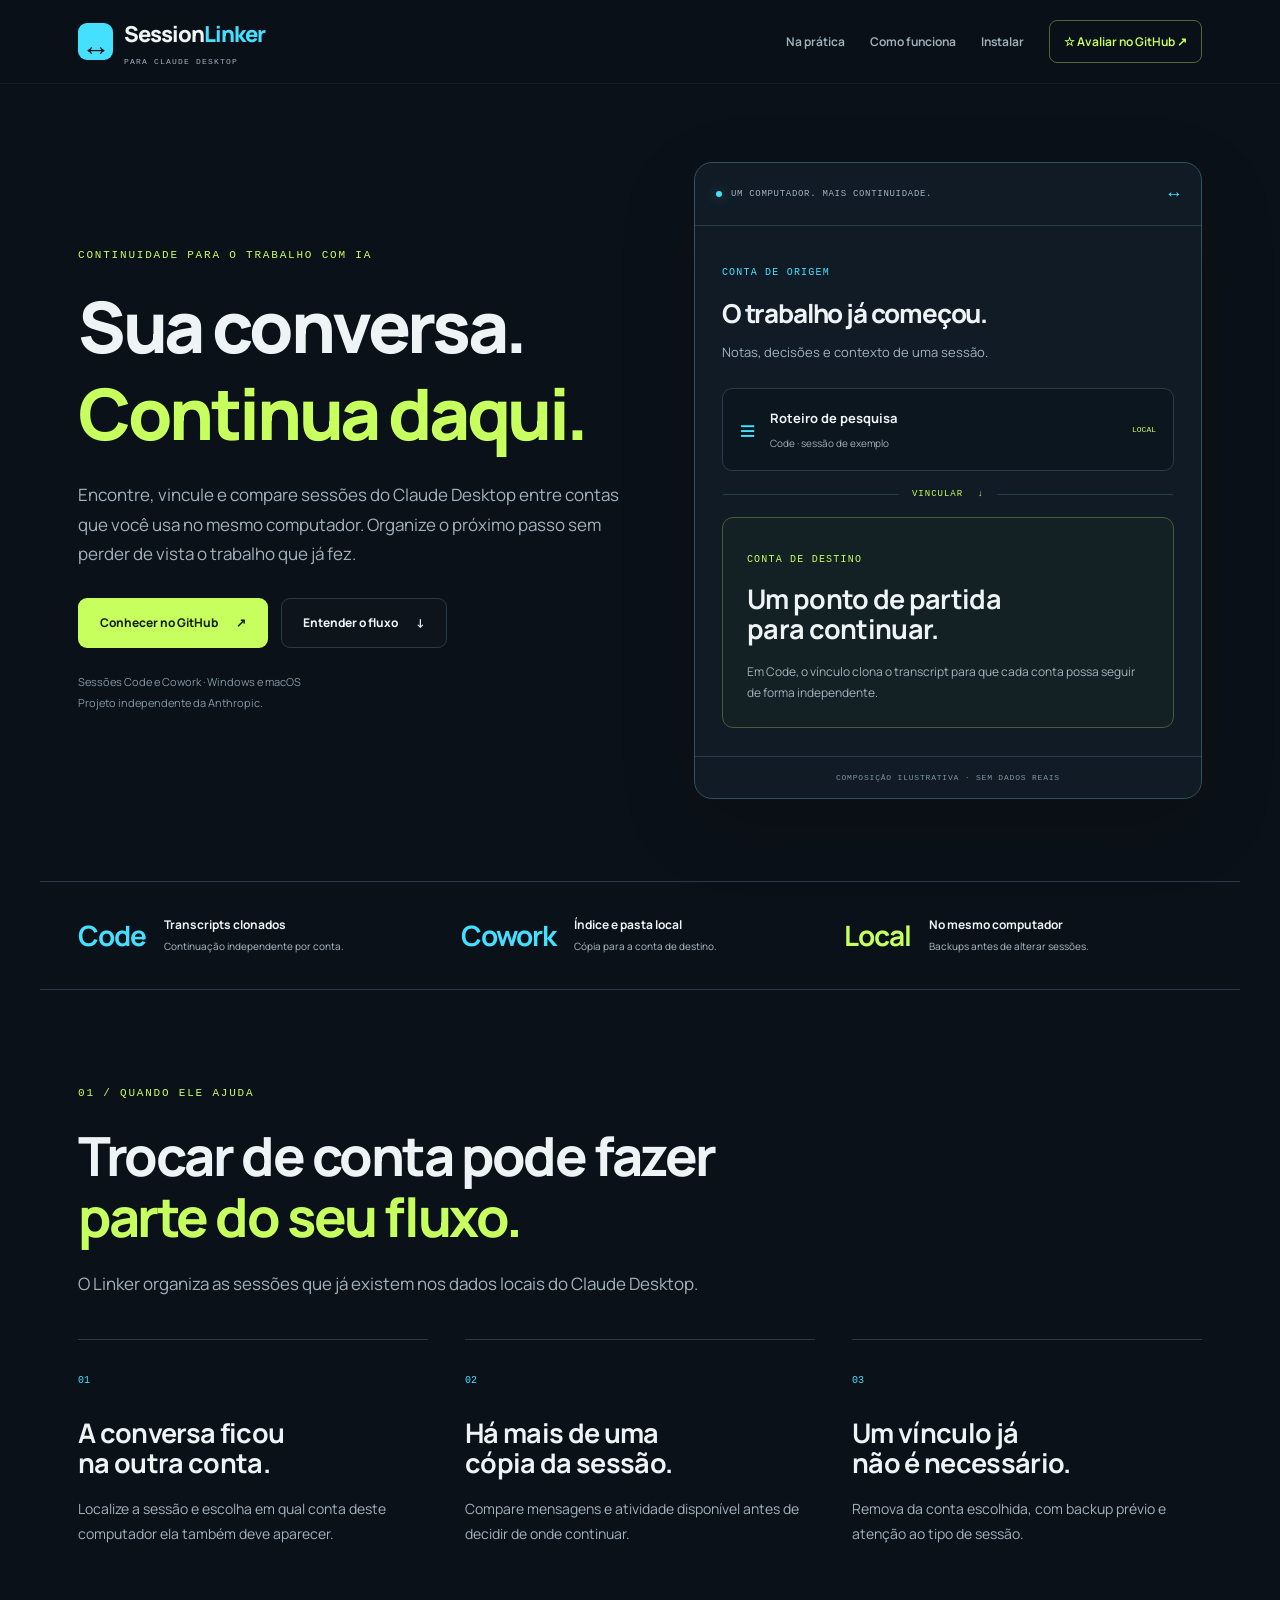
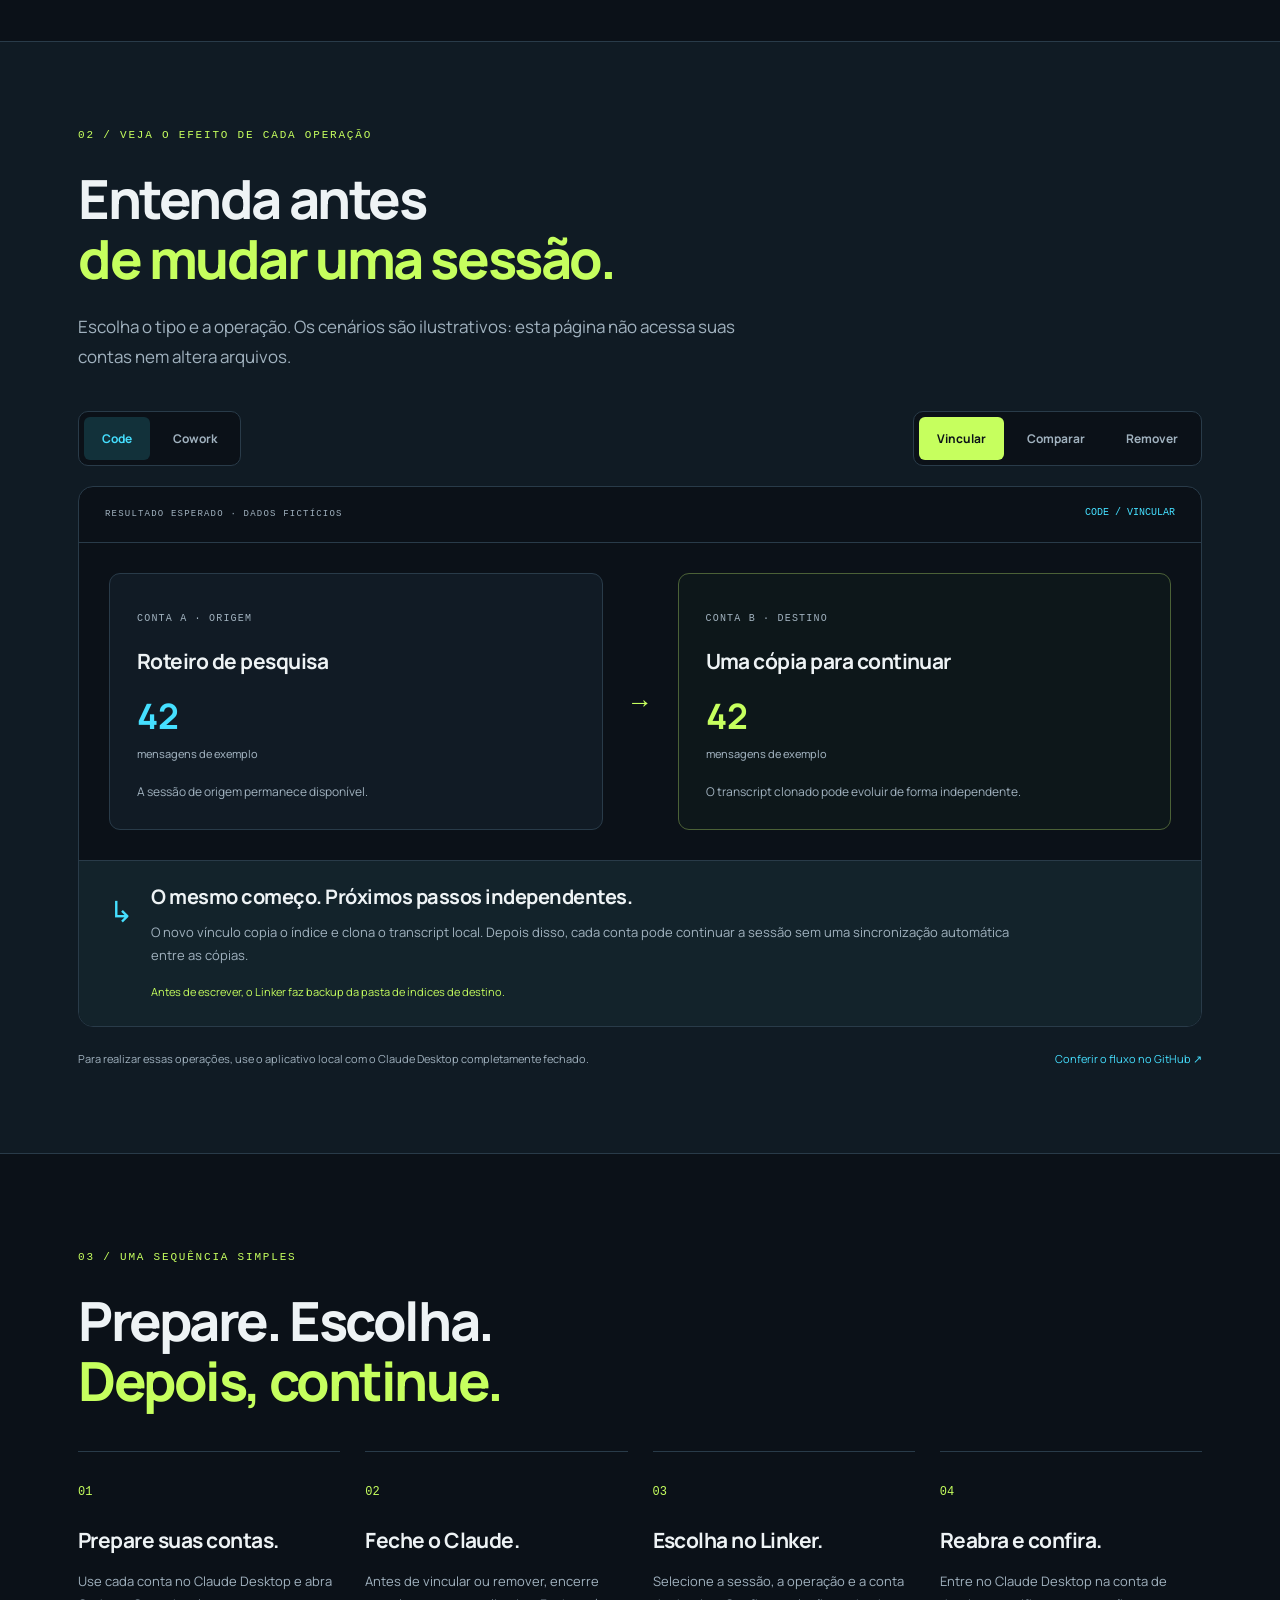
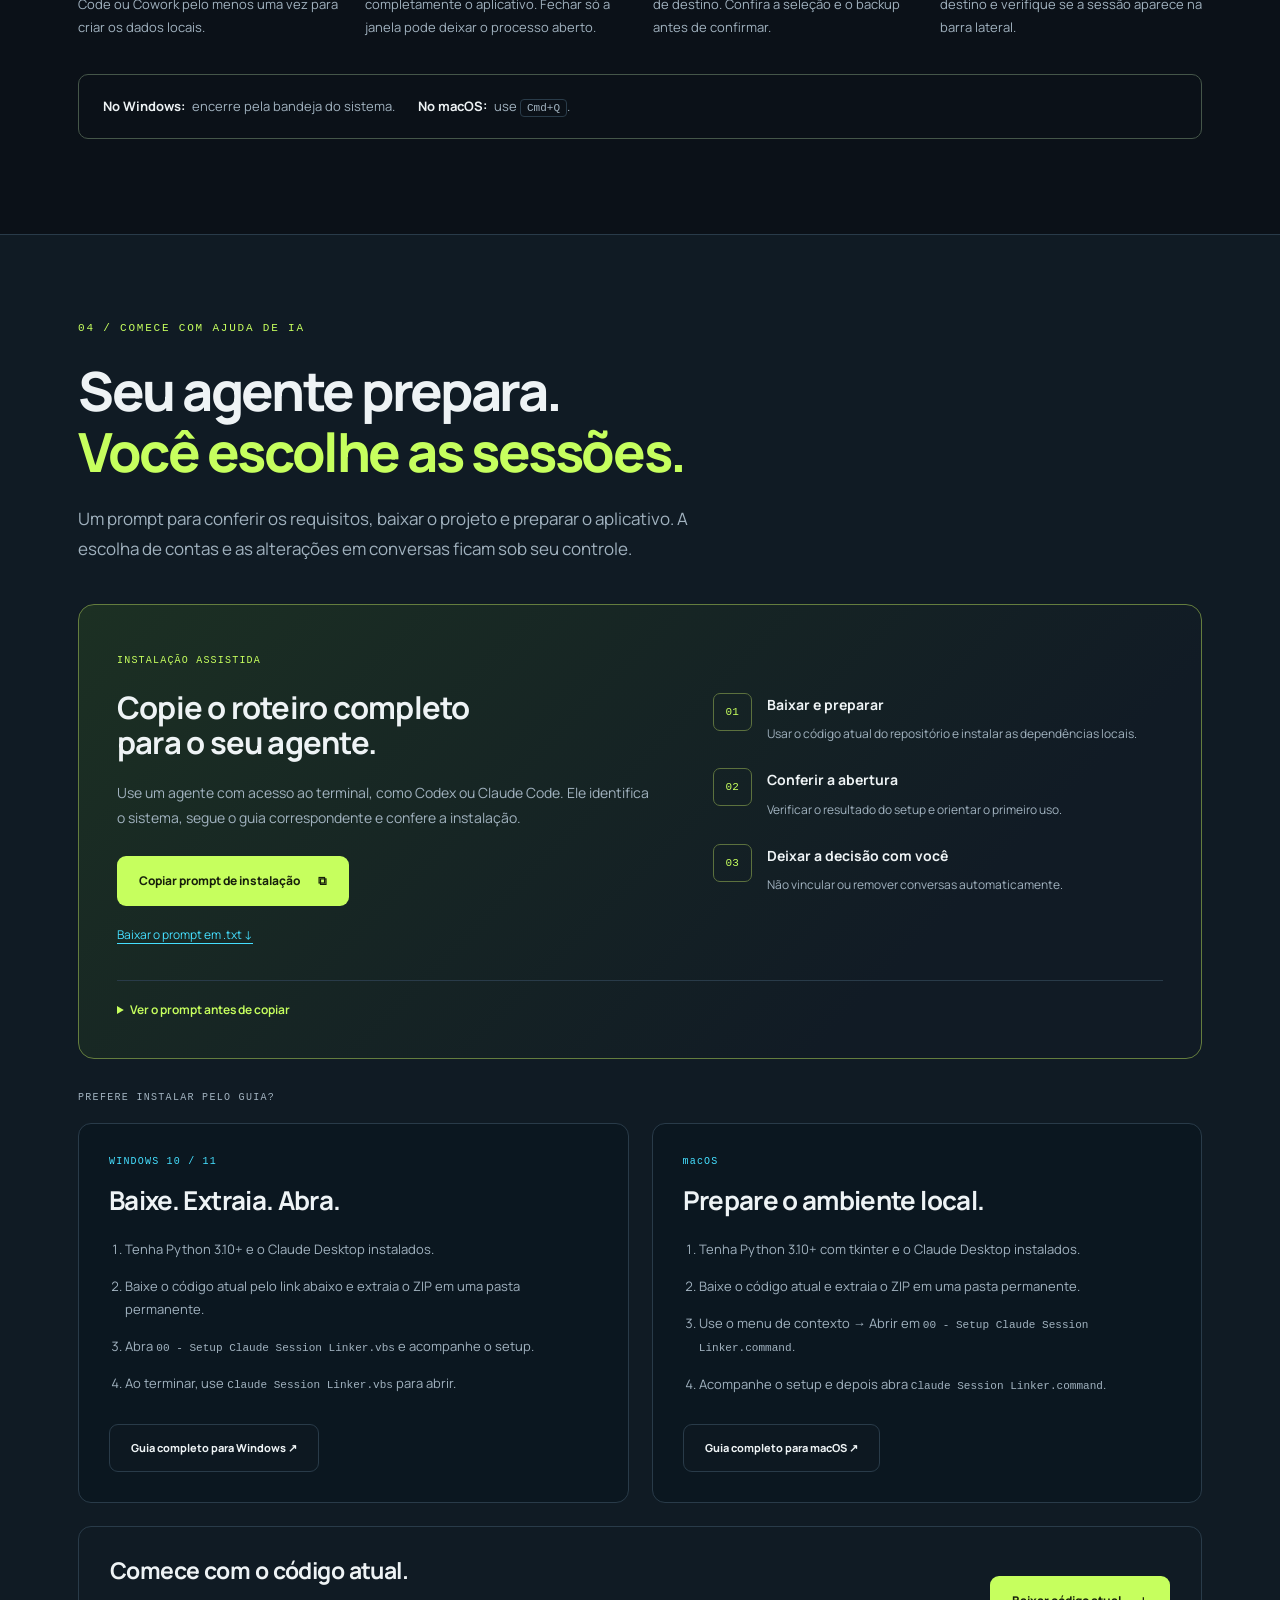
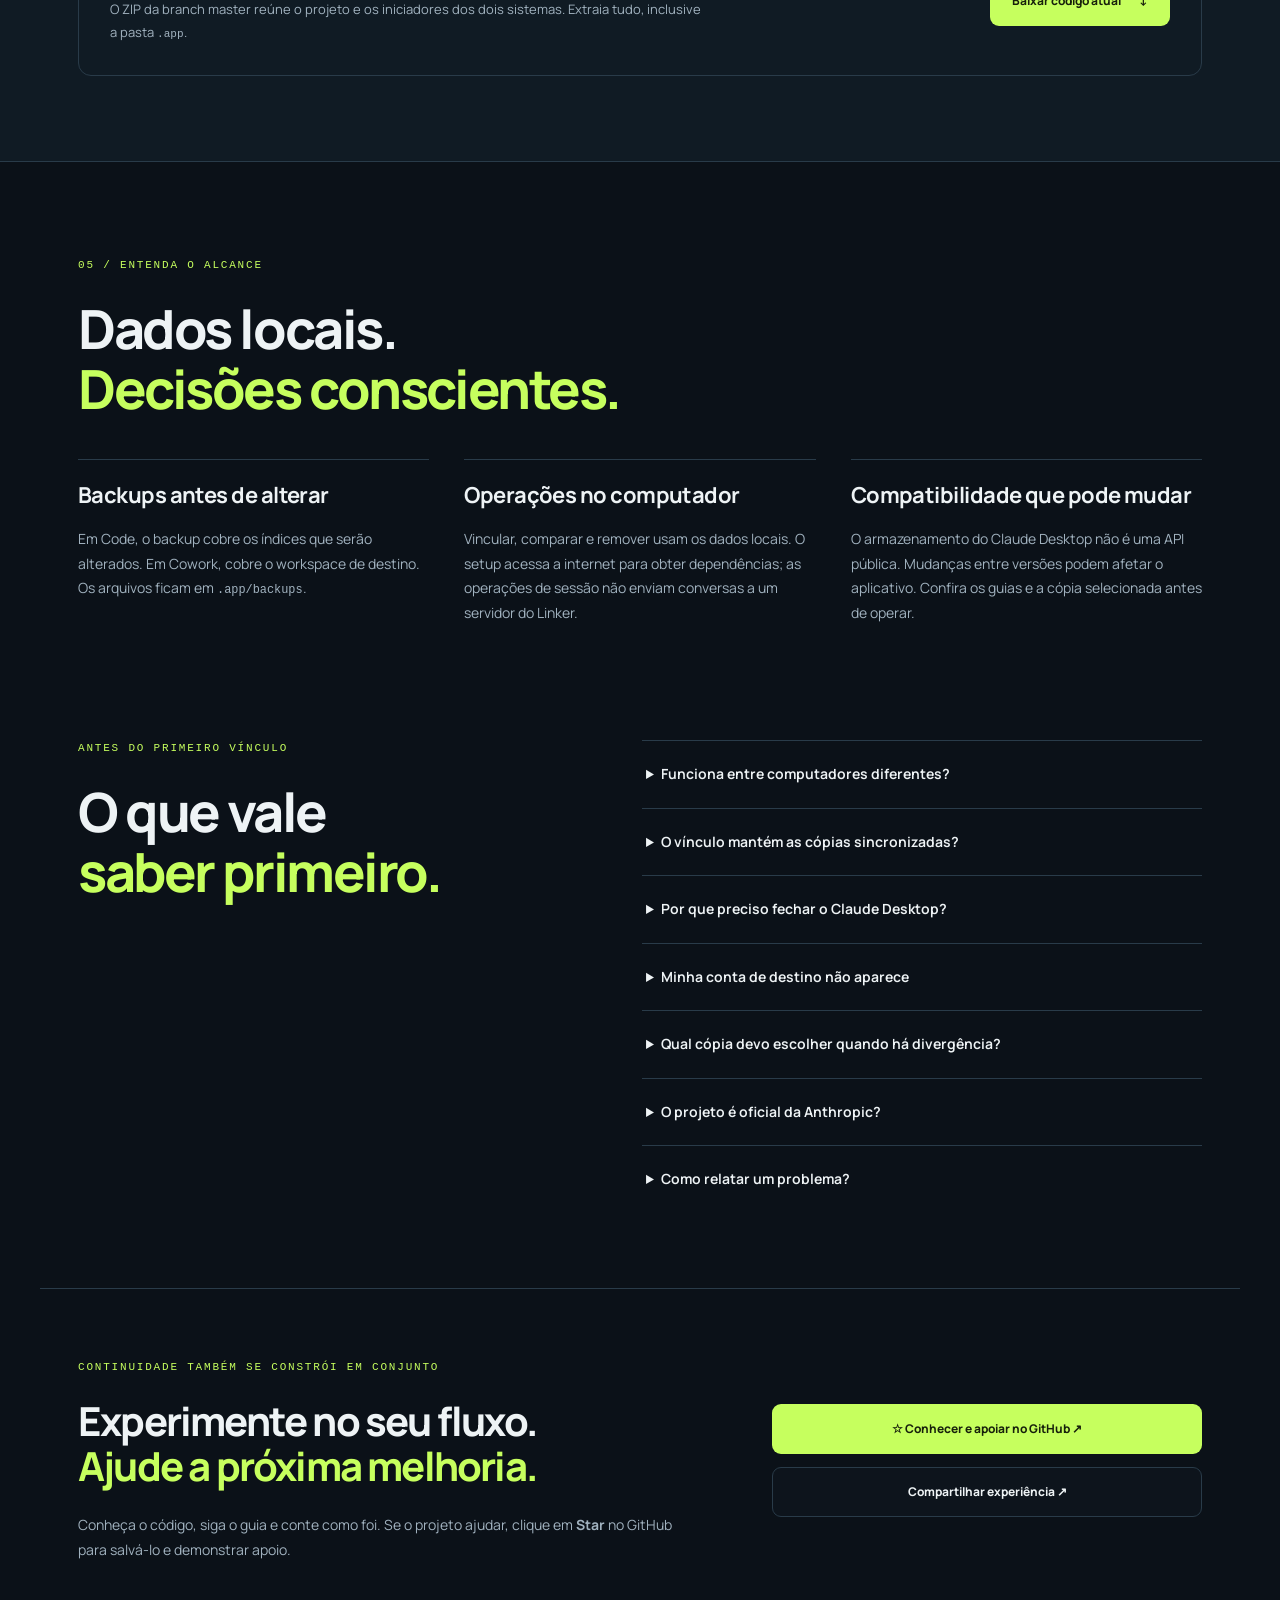
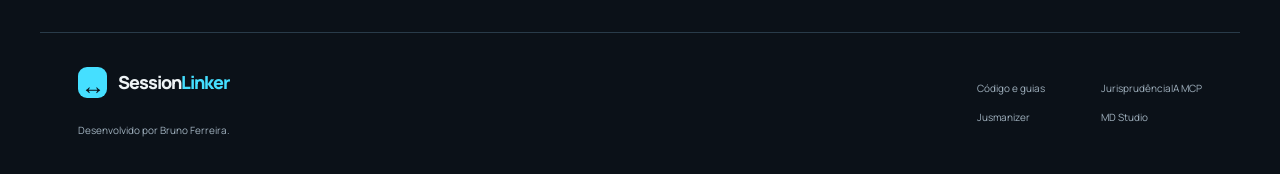
==== commit 153f8de6: "docs: publish visual Windows and macOS installation guides" ====
--- a/docs/index.html
+++ b/docs/index.html
@@ -43,7 +43,7 @@
 10. Informe onde o aplicativo ficou, como abrir novamente, o que foi realmente verificado e o que depende de mim. Se não puder executar o setup ou abrir a interface, diga exatamente a etapa pendente. Não afirme que instalou, abriu ou validou algo que não executou. Não publique logs, backups, transcripts, credenciais ou identificadores de contas.
 
 Ao final, me entregue um resumo curto da instalação e os próximos passos para eu escolher com segurança a primeira operação no aplicativo.</pre></details></div>
-      <p class="alternative-label">PREFERE INSTALAR PELO GUIA?</p><div class="install-options"><article id="windows"><span class="small-label">WINDOWS 10 / 11</span><h3>Baixe. Extraia. Abra.</h3><ol><li>Tenha Python 3.10+ e o Claude Desktop instalados.</li><li>Baixe o código atual pelo link abaixo e extraia o ZIP em uma pasta permanente.</li><li>Abra <code>00 - Setup Claude Session Linker.vbs</code> e acompanhe o setup.</li><li>Ao terminar, use <code>Claude Session Linker.vbs</code> para abrir.</li></ol><a class="button secondary" href="https://github.com/brunoflma/claude-session-linker/blob/master/GUIA-WINDOWS.md" target="_blank" rel="noopener noreferrer" data-github>Guia completo para Windows ↗</a></article><article id="macos"><span class="small-label">macOS</span><h3>Prepare o ambiente local.</h3><ol><li>Tenha Python 3.10+ com tkinter e o Claude Desktop instalados.</li><li>Baixe o código atual e extraia o ZIP em uma pasta permanente.</li><li>Use o menu de contexto → Abrir em <code>00 - Setup Claude Session Linker.command</code>.</li><li>Acompanhe o setup e depois abra <code>Claude Session Linker.command</code>.</li></ol><a class="button secondary" href="https://github.com/brunoflma/claude-session-linker/blob/master/GUIA-MACOS.md" target="_blank" rel="noopener noreferrer" data-github>Guia completo para macOS ↗</a></article></div><div class="download-row"><div><h3>Comece com o código atual.</h3><p>O ZIP da branch master reúne o projeto e os iniciadores dos dois sistemas. Extraia tudo, inclusive a pasta <code>.app</code>.</p></div><a class="button primary" href="https://github.com/brunoflma/claude-session-linker/archive/refs/heads/master.zip" data-github>Baixar código atual <span aria-hidden="true">↓</span></a></div><p class="release-note">Verificado em 20/09/2026: a release v2.0.0 antecede melhorias de leitura de arquivos e operações locais já presentes em master. Os <a href="https://github.com/brunoflma/claude-session-linker/releases" target="_blank" rel="noopener noreferrer">pacotes de releases</a> correspondem a versões específicas e podem não incluir alterações posteriores. Confira a data e as notas antes de escolher.</p>
+      <p class="alternative-label">PREFERE INSTALAR PELO GUIA?</p><div class="install-options"><article id="windows"><span class="small-label">WINDOWS 10 / 11</span><h3>Baixe. Extraia. Abra.</h3><ol><li>Tenha Python 3.10+ e o Claude Desktop instalados.</li><li>Baixe o código atual pelo link abaixo e extraia o ZIP em uma pasta permanente.</li><li>Abra <code>00 - Setup Claude Session Linker.vbs</code> e acompanhe o setup.</li><li>Ao terminar, use <code>Claude Session Linker.vbs</code> para abrir.</li></ol><a class="button secondary" href="install-windows.html">Guia completo para Windows ↗</a></article><article id="macos"><span class="small-label">macOS</span><h3>Prepare o ambiente local.</h3><ol><li>Tenha Python 3.10+ com tkinter e o Claude Desktop instalados.</li><li>Baixe o código atual e extraia o ZIP em uma pasta permanente.</li><li>Use o menu de contexto → Abrir em <code>00 - Setup Claude Session Linker.command</code>.</li><li>Acompanhe o setup e depois abra <code>Claude Session Linker.command</code>.</li></ol><a class="button secondary" href="install-macos.html">Guia completo para macOS ↗</a></article></div><div class="download-row"><div><h3>Comece com o código atual.</h3><p>O ZIP da branch master reúne o projeto e os iniciadores dos dois sistemas. Extraia tudo, inclusive a pasta <code>.app</code>.</p></div><a class="button primary" href="https://github.com/brunoflma/claude-session-linker/archive/refs/heads/master.zip" data-github>Baixar código atual <span aria-hidden="true">↓</span></a></div>
     </div></section>
     <section class="section container"><div class="section-heading"><p class="eyebrow">05 / ENTENDA O ALCANCE</p><h2>Dados locais.<br><em>Decisões conscientes.</em></h2></div><div class="boundaries"><article><h3>Backups antes de alterar</h3><p>Em Code, o backup cobre os índices que serão alterados. Em Cowork, cobre o workspace de destino. Os arquivos ficam em <code>.app/backups</code>.</p></article><article><h3>Operações no computador</h3><p>Vincular, comparar e remover usam os dados locais. O setup acessa a internet para obter dependências; as operações de sessão não enviam conversas a um servidor do Linker.</p></article><article><h3>Compatibilidade que pode mudar</h3><p>O armazenamento do Claude Desktop não é uma API pública. Mudanças entre versões podem afetar o aplicativo. Confira os guias e a cópia selecionada antes de operar.</p></article></div></section>
     <section class="container faq" aria-labelledby="faq-title"><div class="section-heading"><p class="eyebrow">ANTES DO PRIMEIRO VÍNCULO</p><h2 id="faq-title">O que vale<br><em>saber primeiro.</em></h2></div><div class="faq-list"><details><summary>Funciona entre computadores diferentes?</summary><p>O Linker trabalha com contas e arquivos já presentes no mesmo computador. Ele não transfere sessões entre máquinas e não oferece sincronização na nuvem.</p></details><details><summary>O vínculo mantém as cópias sincronizadas?</summary><p>Em Code, o novo vínculo clona o transcript para continuação independente. Em Cowork, o índice e a pasta são copiados. O aplicativo não faz uma fusão automática de conversas que divergiram.</p></details><details><summary>Por que preciso fechar o Claude Desktop?</summary><p>Vincular e remover alteram arquivos locais usados pelo aplicativo. Encerre o Claude completamente antes dessas operações e reabra depois na conta de destino para conferir a barra lateral.</p></details><details><summary>Minha conta de destino não aparece</summary><p>Use essa conta no Claude Desktop do mesmo computador e abra Code ou Cowork pelo menos uma vez. Em seguida, feche o Claude e atualize a lista no Linker. Confira também o perfil escolhido no guia do seu sistema.</p></details><details><summary>Qual cópia devo escolher quando há divergência?</summary><p>Use a comparação para avaliar as informações disponíveis. Mais mensagens ou atividade recente são sinais para análise; não garantem que aquela seja a versão desejada. Não há mesclagem automática.</p></details><details><summary>O projeto é oficial da Anthropic?</summary><p>O Claude Session Linker é um projeto independente, mantido por Bruno Ferreira. O Claude Desktop e suas marcas pertencem à Anthropic.</p></details><details><summary>Como relatar um problema?</summary><p>Informe o sistema, a versão do Linker, Code ou Cowork e os passos que levaram ao problema. Use um exemplo fictício. Não anexe conversas, backups, credenciais ou identificadores de contas à issue.</p></details></div></section>
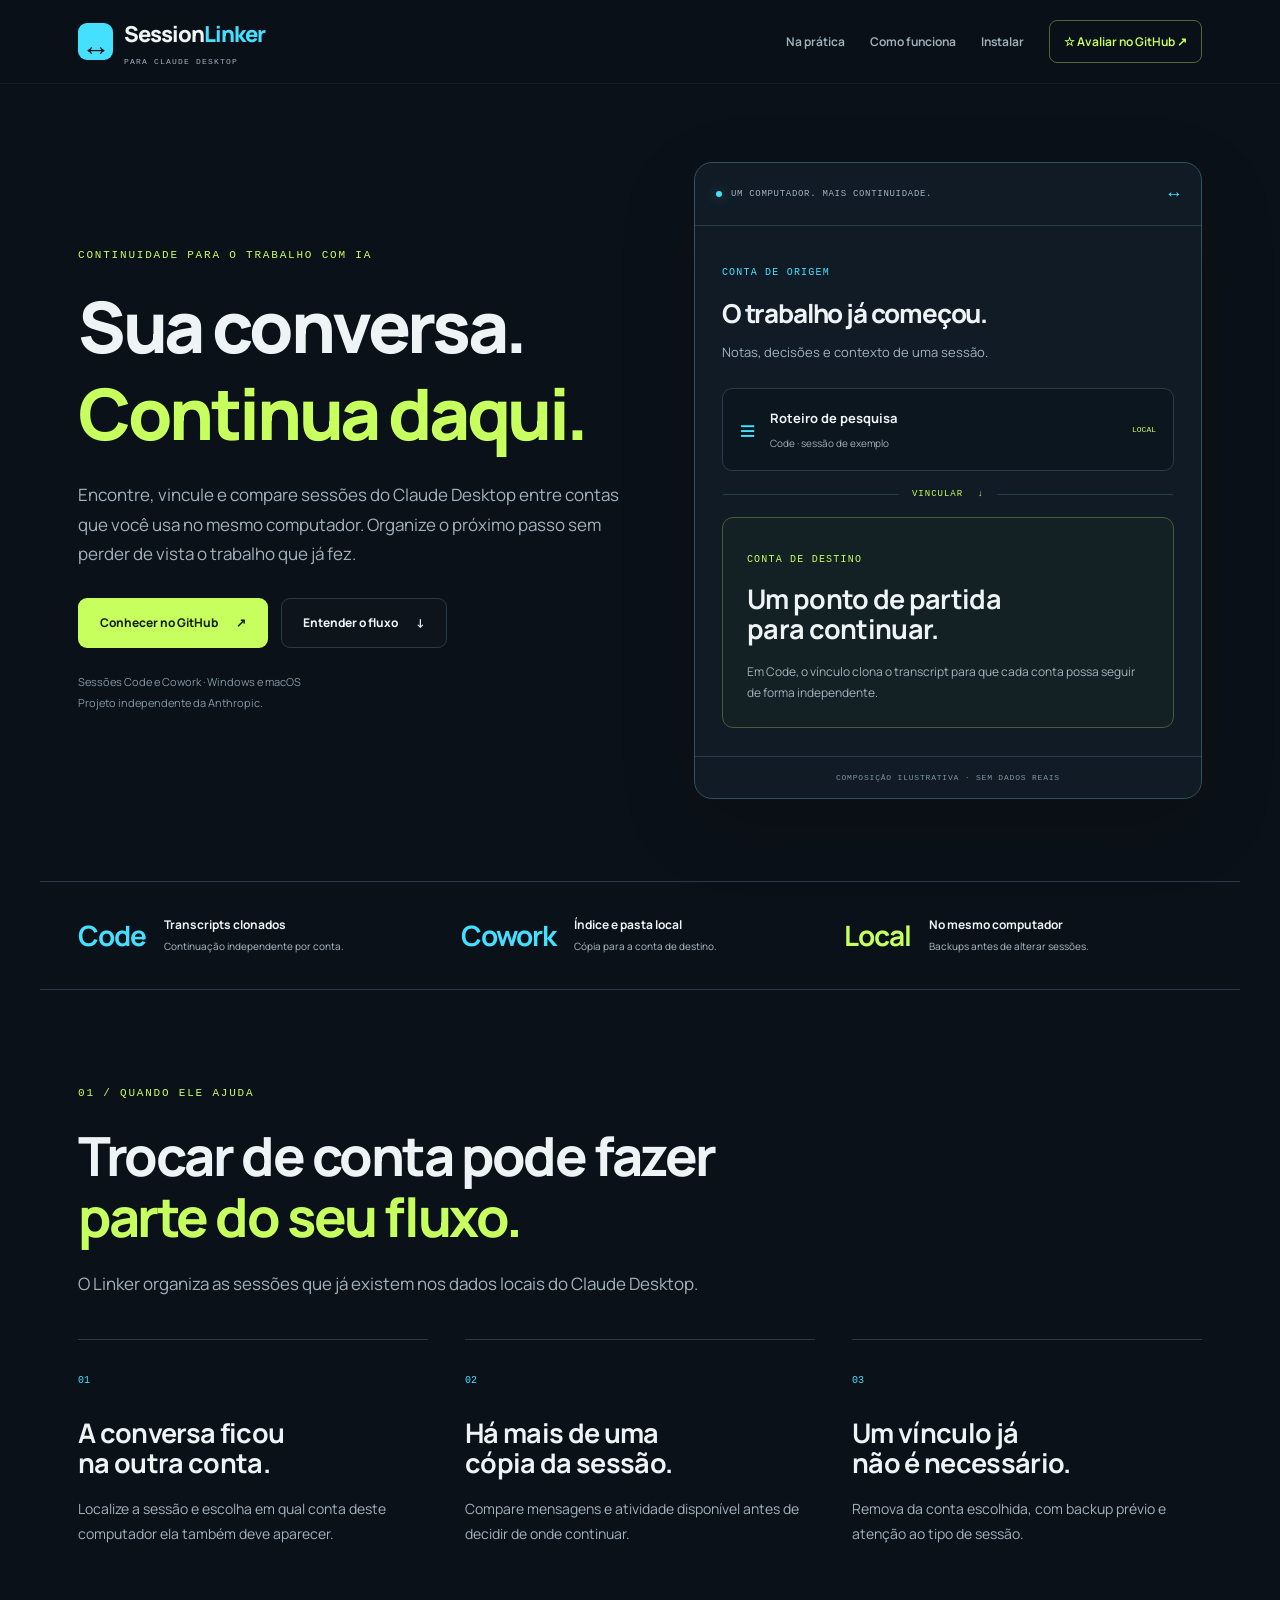
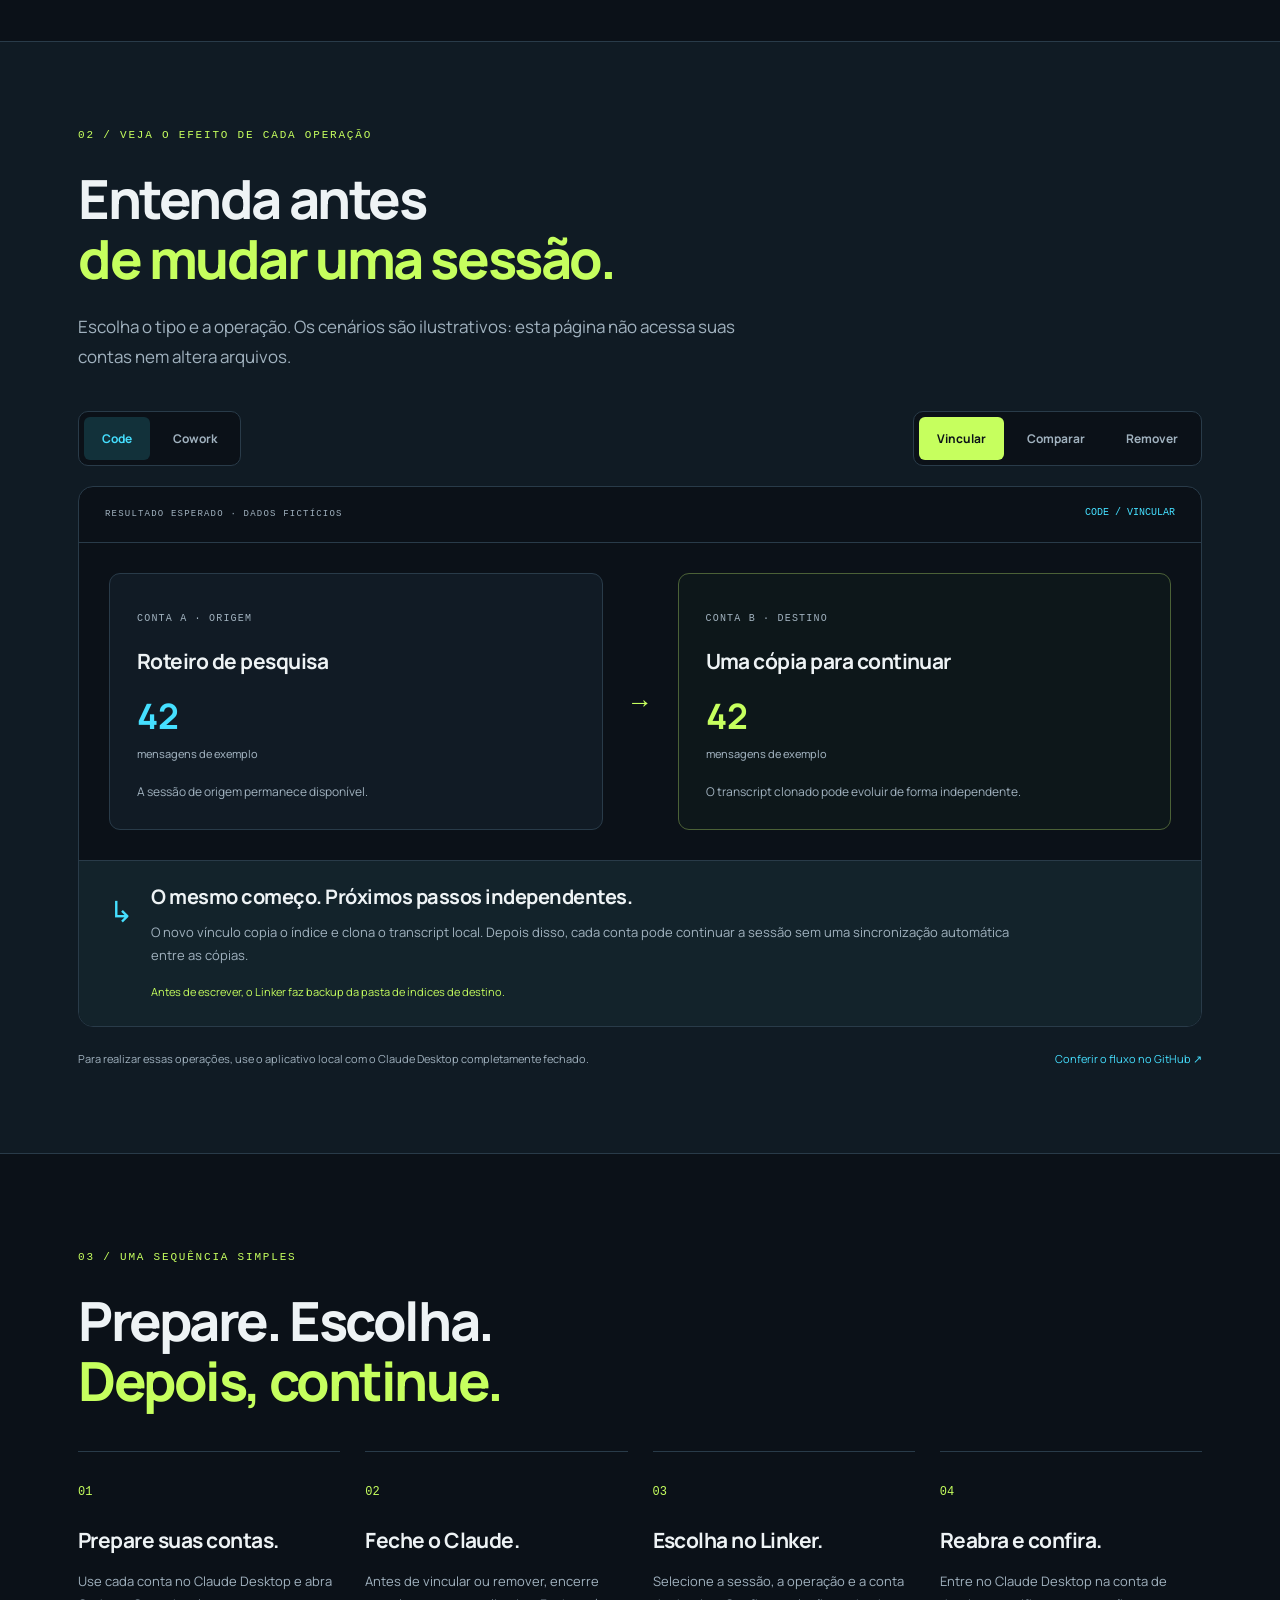
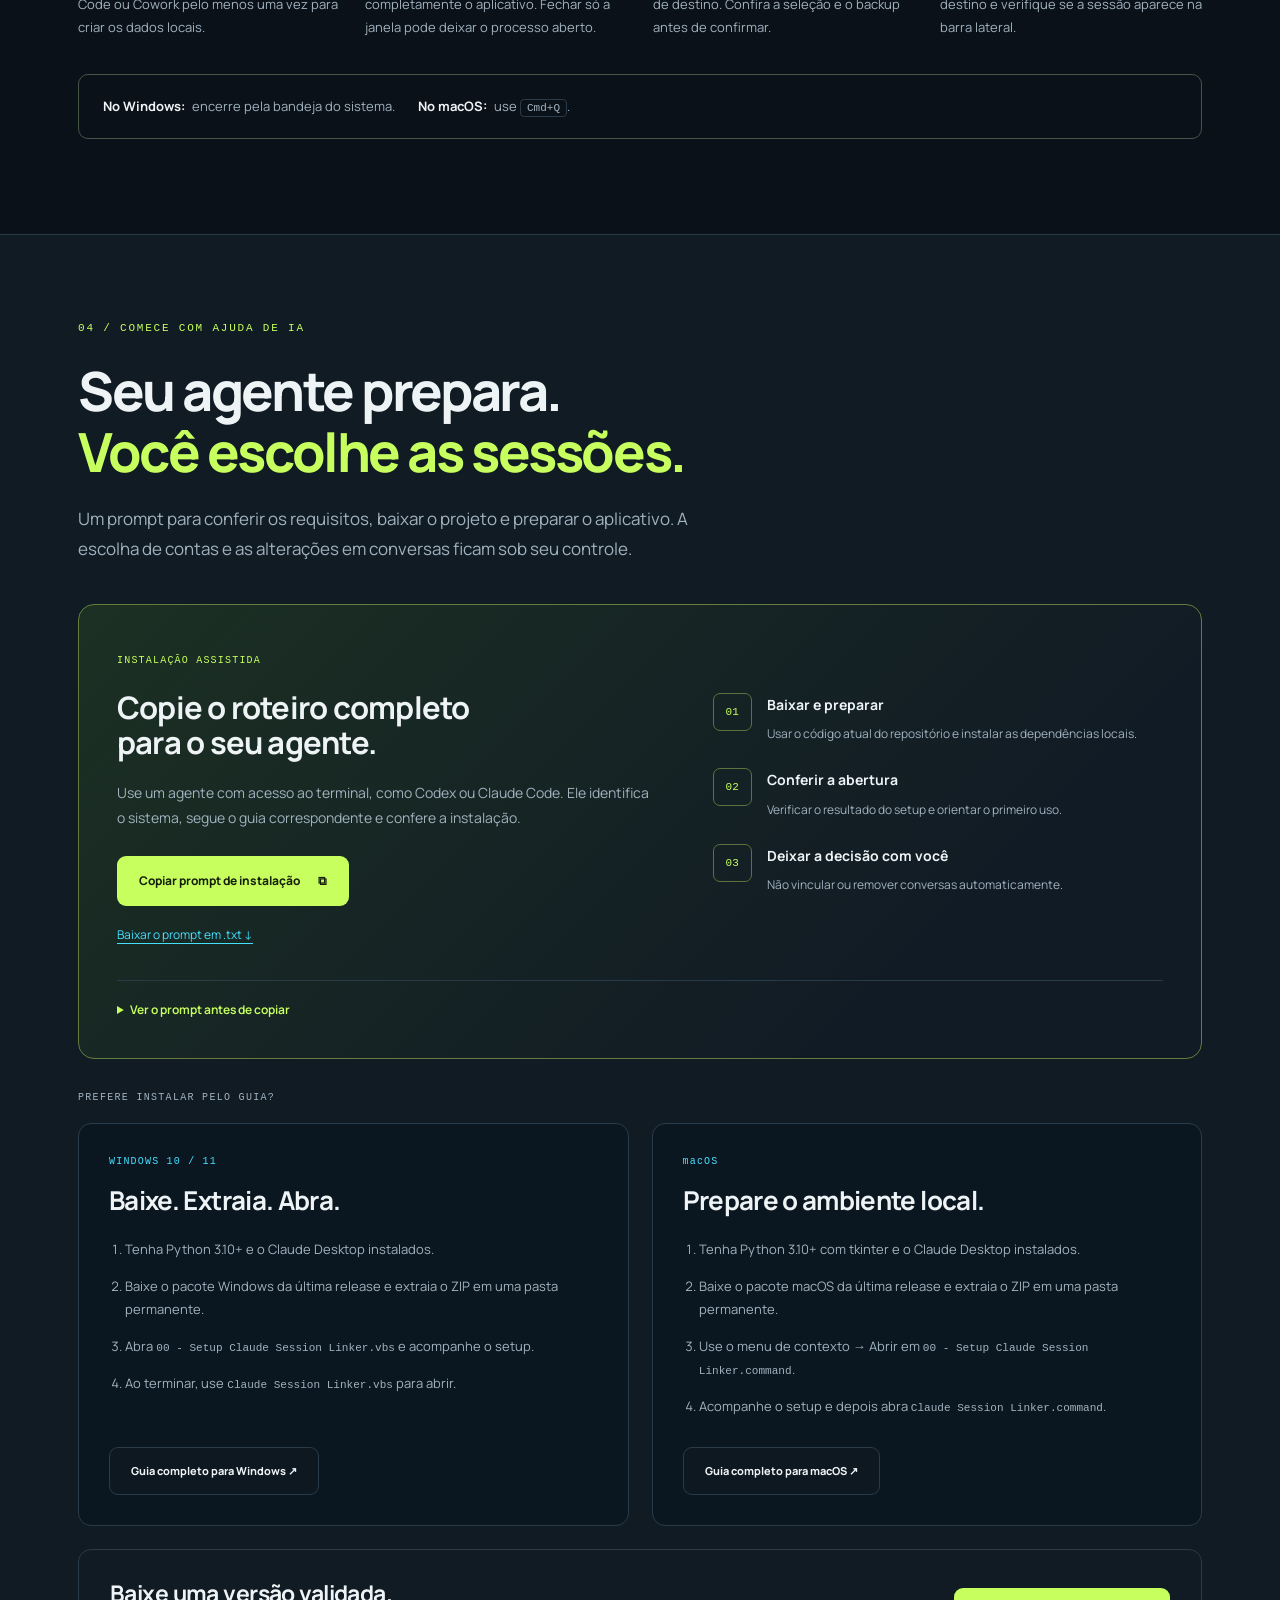
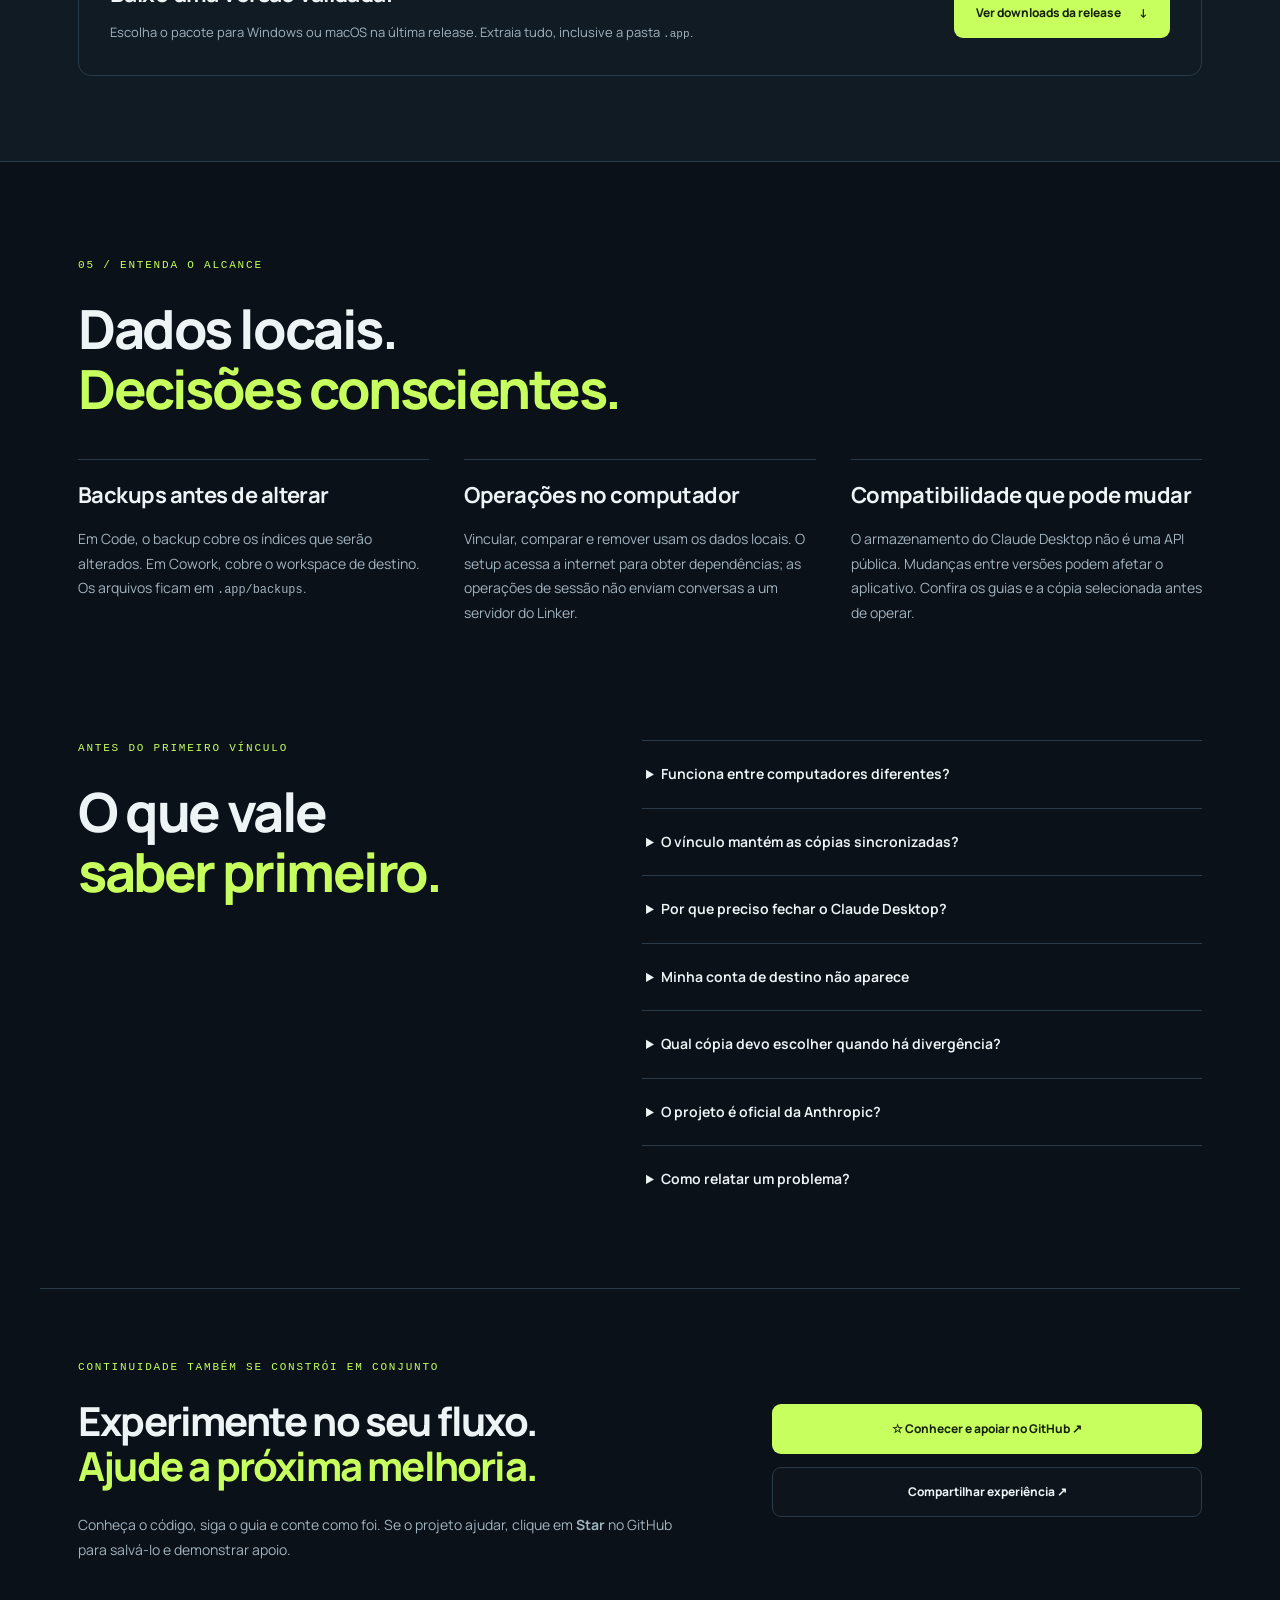
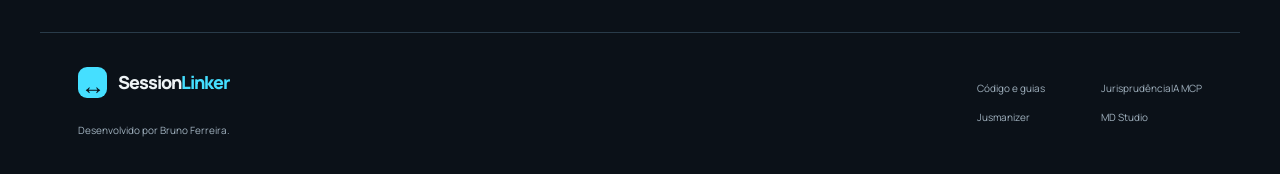
==== commit cc5fa80f: "fix: wait for new release drafts and use stable download links" ====
--- a/docs/index.html
+++ b/docs/index.html
@@ -31,8 +31,8 @@
 Repositório oficial: https://github.com/brunoflma/claude-session-linker
 Página: https://brunoflma.github.io/claude-session-linker/
 
-1. Confira meu sistema operacional, se o Claude Desktop está instalado e se já existe uma cópia do Linker. Preserve essa cópia e seus dados. Leia o README atual e somente o guia correspondente ao meu sistema: GUIA-WINDOWS.md ou GUIA-MACOS.md. Registre o commit consultado.
-2. Use o código atual da branch master. Baixe o ZIP dessa branch ou clone o repositório em uma pasta nova e permanente. Pacotes de releases são snapshots de uma versão e podem anteceder melhorias do código atual. Não substitua uma instalação existente nem crie uma nova release.
+1. Confira meu sistema operacional, se o Claude Desktop está instalado e se já existe uma cópia do Linker. Preserve essa cópia e seus dados. Leia o README e o guia correspondente ao meu sistema na versão que será instalada: GUIA-WINDOWS.md ou GUIA-MACOS.md. Registre a tag e o commit da release.
+2. Abra a última release estável do repositório oficial e baixe o pacote de Windows ou macOS correspondente ao meu sistema. Confira o hash com SHA256SUMS.txt e a origem em RELEASE.json. Extraia em uma pasta nova e permanente. Não substitua uma instalação existente nem crie uma nova release.
 3. Confira Python 3.10 ou superior. No Windows, o setup é 00 - Setup Claude Session Linker.vbs e o iniciador é Claude Session Linker.vbs. No macOS, use 00 - Setup Claude Session Linker.command e Claude Session Linker.command; confira também tkinter conforme o guia. Não instale Node.js, banco de dados ou servidor para esse aplicativo.
 4. O setup instala customtkinter, darkdetect e pillow em .app/venv e precisa de internet. No macOS, pode precisar do Homebrew para python-tk. Explique qualquer pré-requisito ausente antes de instalá-lo, respeite as permissões das suas ferramentas e os avisos do sistema. Não desative proteções, não use privilégios de administrador para contornar erros e não apague um ambiente anterior por conta própria.
 5. Execute o setup no escopo confirmado e confira o resultado. Se precisar diagnosticar uma falha, consulte apenas o necessário nos logs da instalação, sem copiar caminhos pessoais ou conteúdo sensível para serviços externos. Deixe-me concluir diálogos ou etapas que dependam da minha interação.
@@ -43,7 +43,7 @@
 10. Informe onde o aplicativo ficou, como abrir novamente, o que foi realmente verificado e o que depende de mim. Se não puder executar o setup ou abrir a interface, diga exatamente a etapa pendente. Não afirme que instalou, abriu ou validou algo que não executou. Não publique logs, backups, transcripts, credenciais ou identificadores de contas.
 
 Ao final, me entregue um resumo curto da instalação e os próximos passos para eu escolher com segurança a primeira operação no aplicativo.</pre></details></div>
-      <p class="alternative-label">PREFERE INSTALAR PELO GUIA?</p><div class="install-options"><article id="windows"><span class="small-label">WINDOWS 10 / 11</span><h3>Baixe. Extraia. Abra.</h3><ol><li>Tenha Python 3.10+ e o Claude Desktop instalados.</li><li>Baixe o código atual pelo link abaixo e extraia o ZIP em uma pasta permanente.</li><li>Abra <code>00 - Setup Claude Session Linker.vbs</code> e acompanhe o setup.</li><li>Ao terminar, use <code>Claude Session Linker.vbs</code> para abrir.</li></ol><a class="button secondary" href="install-windows.html">Guia completo para Windows ↗</a></article><article id="macos"><span class="small-label">macOS</span><h3>Prepare o ambiente local.</h3><ol><li>Tenha Python 3.10+ com tkinter e o Claude Desktop instalados.</li><li>Baixe o código atual e extraia o ZIP em uma pasta permanente.</li><li>Use o menu de contexto → Abrir em <code>00 - Setup Claude Session Linker.command</code>.</li><li>Acompanhe o setup e depois abra <code>Claude Session Linker.command</code>.</li></ol><a class="button secondary" href="install-macos.html">Guia completo para macOS ↗</a></article></div><div class="download-row"><div><h3>Comece com o código atual.</h3><p>O ZIP da branch master reúne o projeto e os iniciadores dos dois sistemas. Extraia tudo, inclusive a pasta <code>.app</code>.</p></div><a class="button primary" href="https://github.com/brunoflma/claude-session-linker/archive/refs/heads/master.zip" data-github>Baixar código atual <span aria-hidden="true">↓</span></a></div>
+      <p class="alternative-label">PREFERE INSTALAR PELO GUIA?</p><div class="install-options"><article id="windows"><span class="small-label">WINDOWS 10 / 11</span><h3>Baixe. Extraia. Abra.</h3><ol><li>Tenha Python 3.10+ e o Claude Desktop instalados.</li><li>Baixe o pacote Windows da última release e extraia o ZIP em uma pasta permanente.</li><li>Abra <code>00 - Setup Claude Session Linker.vbs</code> e acompanhe o setup.</li><li>Ao terminar, use <code>Claude Session Linker.vbs</code> para abrir.</li></ol><a class="button secondary" href="install-windows.html">Guia completo para Windows ↗</a></article><article id="macos"><span class="small-label">macOS</span><h3>Prepare o ambiente local.</h3><ol><li>Tenha Python 3.10+ com tkinter e o Claude Desktop instalados.</li><li>Baixe o pacote macOS da última release e extraia o ZIP em uma pasta permanente.</li><li>Use o menu de contexto → Abrir em <code>00 - Setup Claude Session Linker.command</code>.</li><li>Acompanhe o setup e depois abra <code>Claude Session Linker.command</code>.</li></ol><a class="button secondary" href="install-macos.html">Guia completo para macOS ↗</a></article></div><div class="download-row"><div><h3>Baixe uma versão validada.</h3><p>Escolha o pacote para Windows ou macOS na última release. Extraia tudo, inclusive a pasta <code>.app</code>.</p></div><a class="button primary" href="https://github.com/brunoflma/claude-session-linker/releases/latest" data-github>Ver downloads da release <span aria-hidden="true">↓</span></a></div>
     </div></section>
     <section class="section container"><div class="section-heading"><p class="eyebrow">05 / ENTENDA O ALCANCE</p><h2>Dados locais.<br><em>Decisões conscientes.</em></h2></div><div class="boundaries"><article><h3>Backups antes de alterar</h3><p>Em Code, o backup cobre os índices que serão alterados. Em Cowork, cobre o workspace de destino. Os arquivos ficam em <code>.app/backups</code>.</p></article><article><h3>Operações no computador</h3><p>Vincular, comparar e remover usam os dados locais. O setup acessa a internet para obter dependências; as operações de sessão não enviam conversas a um servidor do Linker.</p></article><article><h3>Compatibilidade que pode mudar</h3><p>O armazenamento do Claude Desktop não é uma API pública. Mudanças entre versões podem afetar o aplicativo. Confira os guias e a cópia selecionada antes de operar.</p></article></div></section>
     <section class="container faq" aria-labelledby="faq-title"><div class="section-heading"><p class="eyebrow">ANTES DO PRIMEIRO VÍNCULO</p><h2 id="faq-title">O que vale<br><em>saber primeiro.</em></h2></div><div class="faq-list"><details><summary>Funciona entre computadores diferentes?</summary><p>O Linker trabalha com contas e arquivos já presentes no mesmo computador. Ele não transfere sessões entre máquinas e não oferece sincronização na nuvem.</p></details><details><summary>O vínculo mantém as cópias sincronizadas?</summary><p>Em Code, o novo vínculo clona o transcript para continuação independente. Em Cowork, o índice e a pasta são copiados. O aplicativo não faz uma fusão automática de conversas que divergiram.</p></details><details><summary>Por que preciso fechar o Claude Desktop?</summary><p>Vincular e remover alteram arquivos locais usados pelo aplicativo. Encerre o Claude completamente antes dessas operações e reabra depois na conta de destino para conferir a barra lateral.</p></details><details><summary>Minha conta de destino não aparece</summary><p>Use essa conta no Claude Desktop do mesmo computador e abra Code ou Cowork pelo menos uma vez. Em seguida, feche o Claude e atualize a lista no Linker. Confira também o perfil escolhido no guia do seu sistema.</p></details><details><summary>Qual cópia devo escolher quando há divergência?</summary><p>Use a comparação para avaliar as informações disponíveis. Mais mensagens ou atividade recente são sinais para análise; não garantem que aquela seja a versão desejada. Não há mesclagem automática.</p></details><details><summary>O projeto é oficial da Anthropic?</summary><p>O Claude Session Linker é um projeto independente, mantido por Bruno Ferreira. O Claude Desktop e suas marcas pertencem à Anthropic.</p></details><details><summary>Como relatar um problema?</summary><p>Informe o sistema, a versão do Linker, Code ou Cowork e os passos que levaram ao problema. Use um exemplo fictício. Não anexe conversas, backups, credenciais ou identificadores de contas à issue.</p></details></div></section>
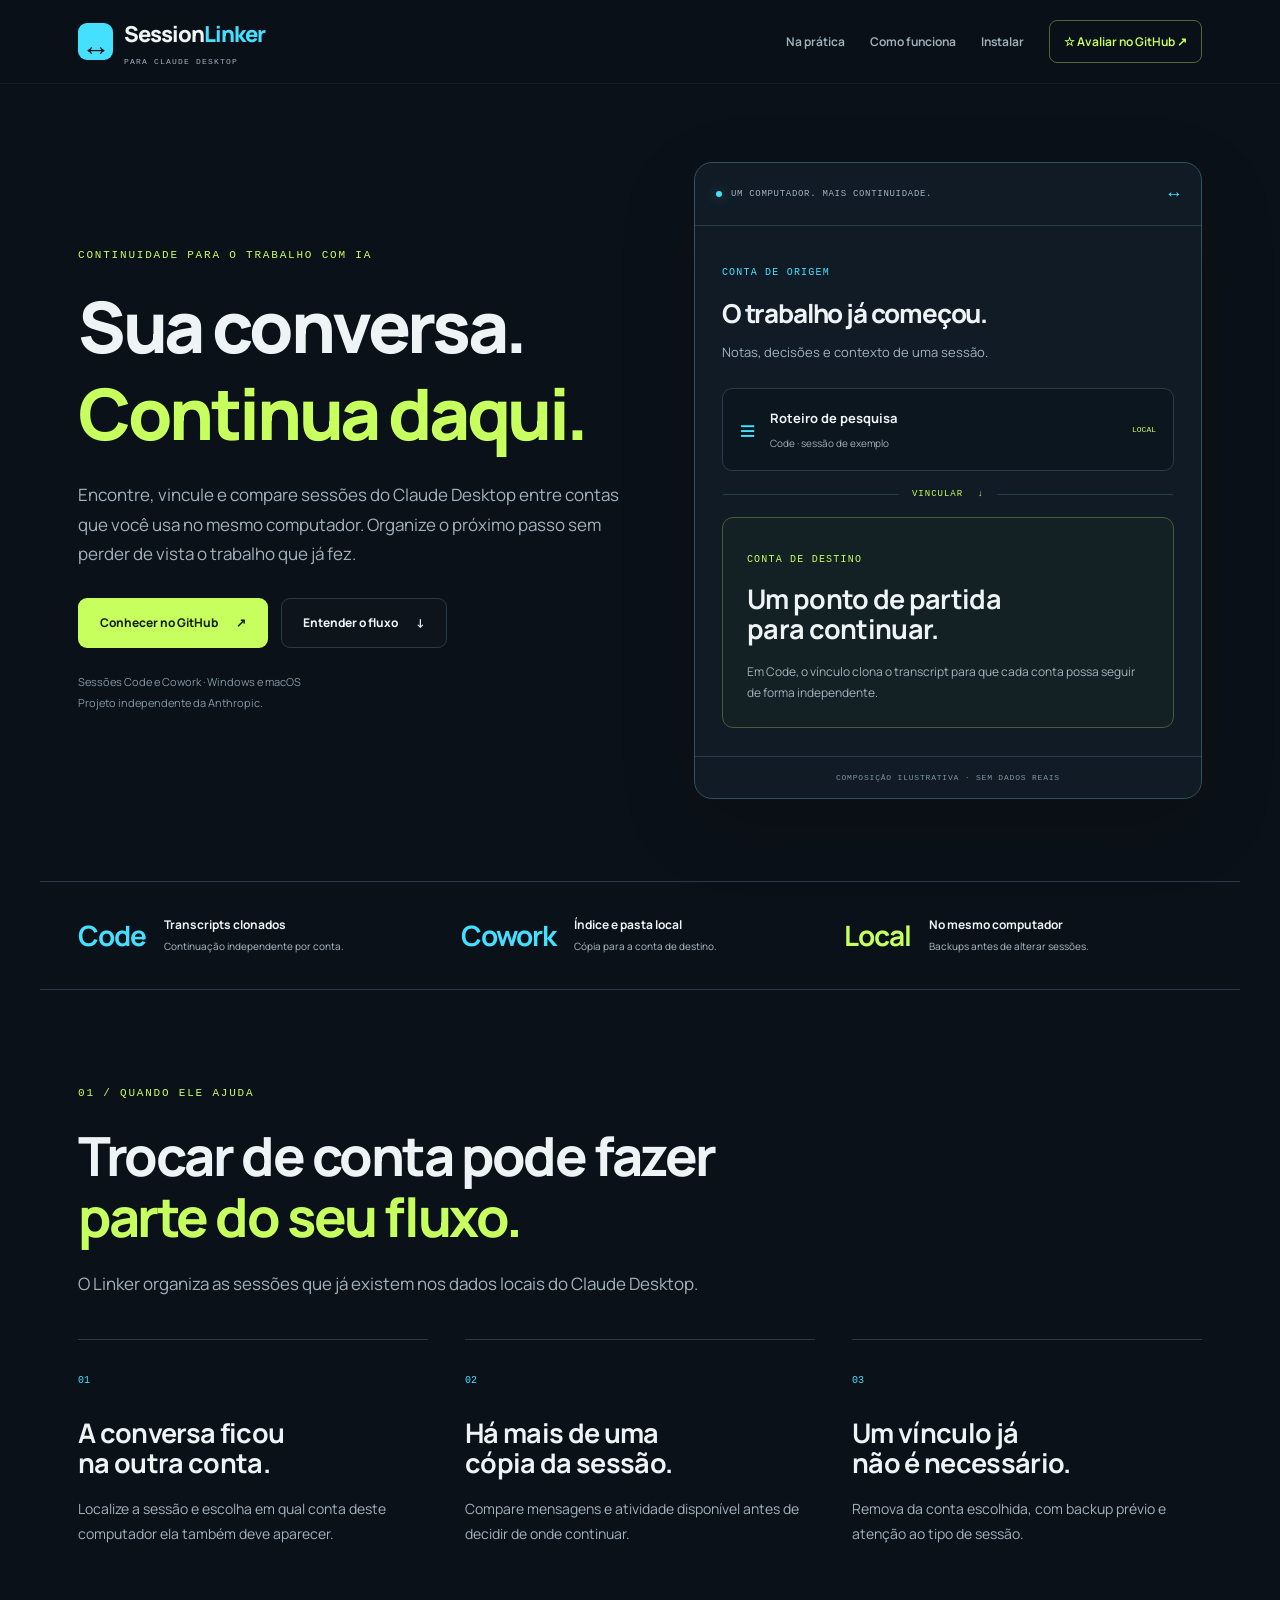
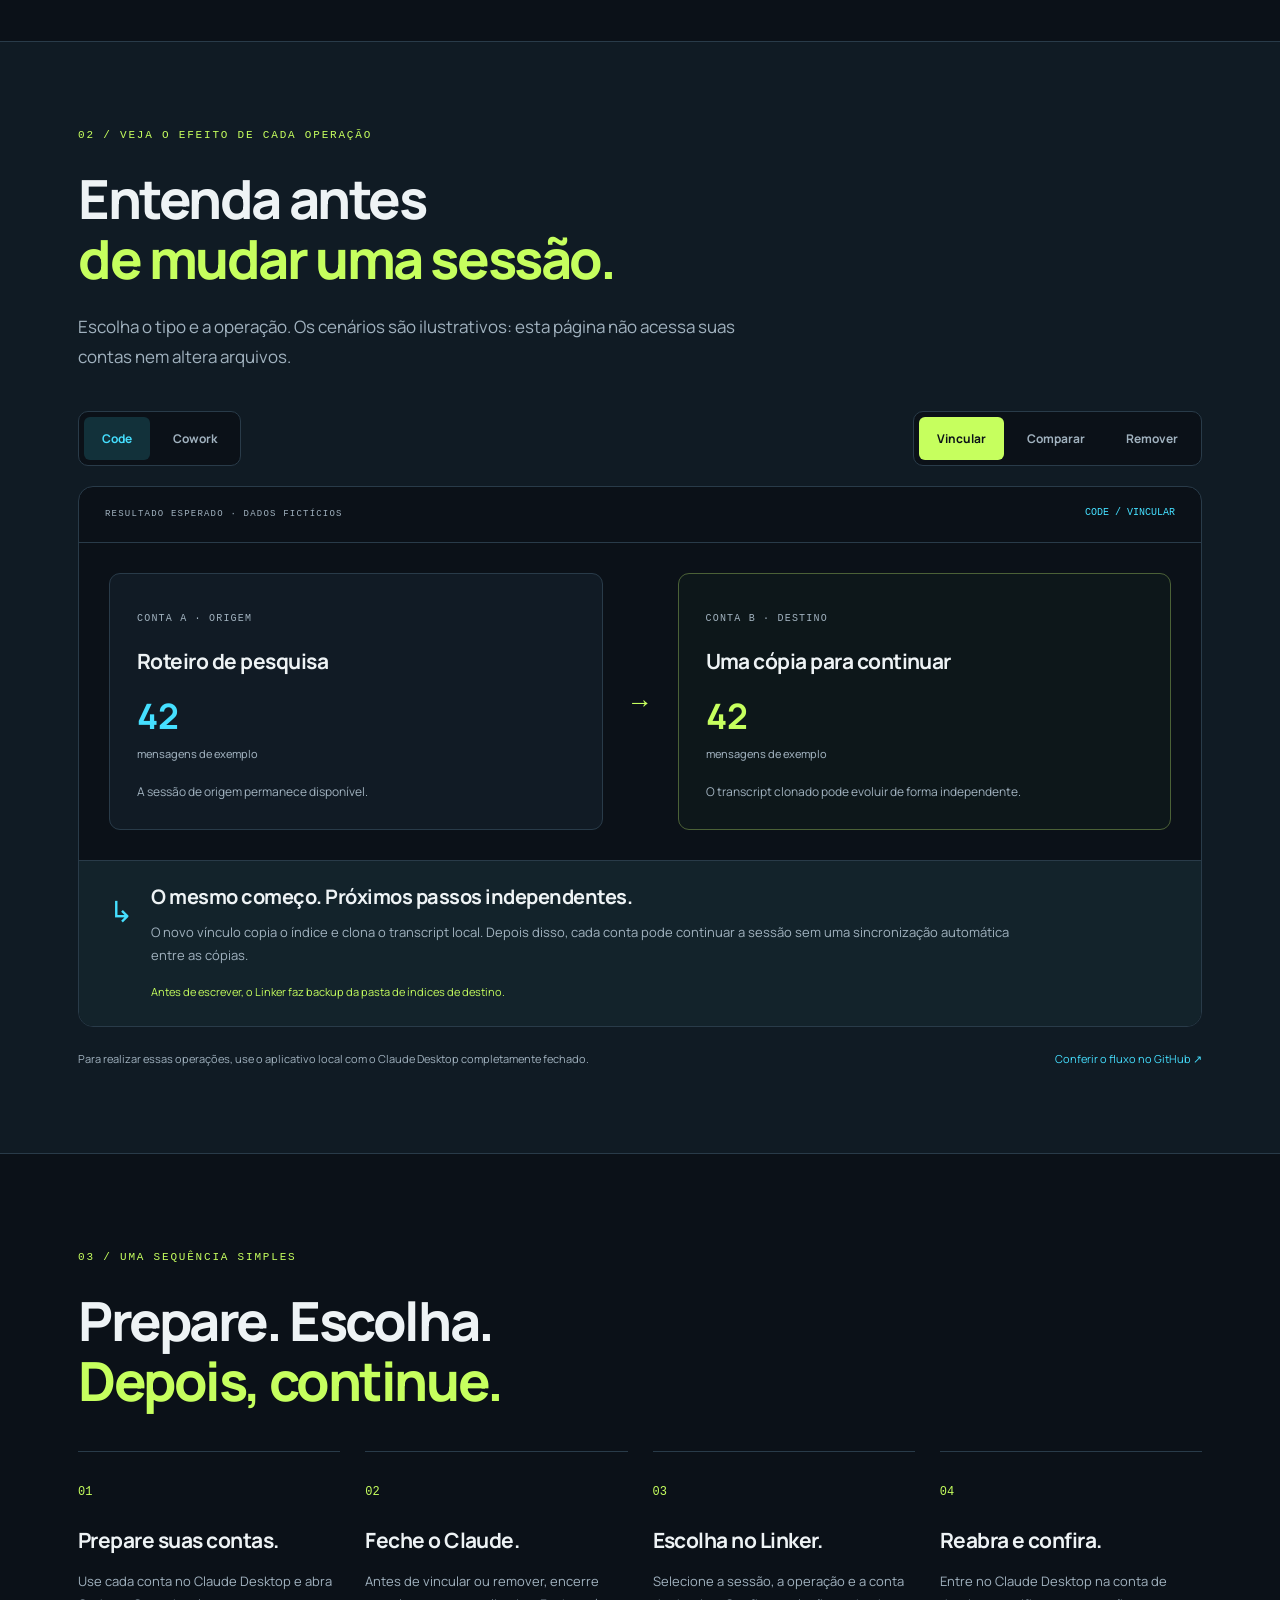
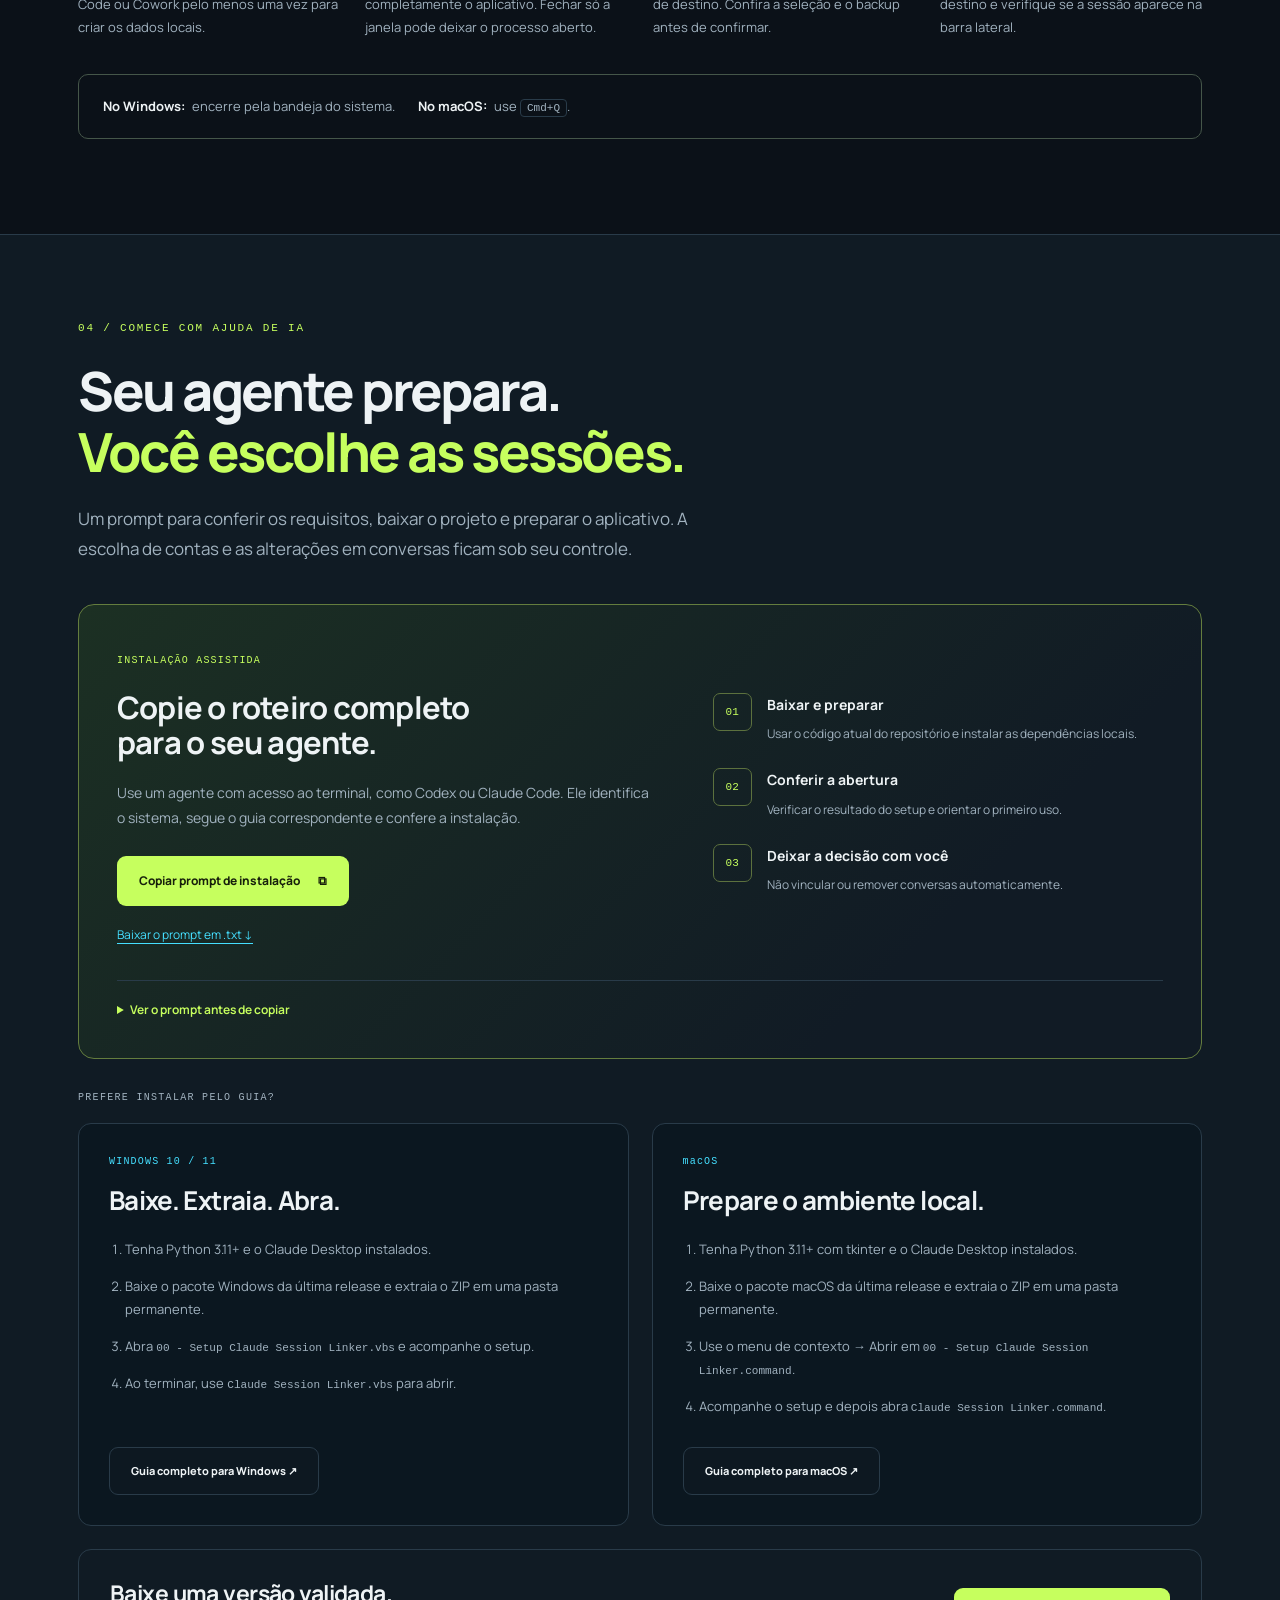
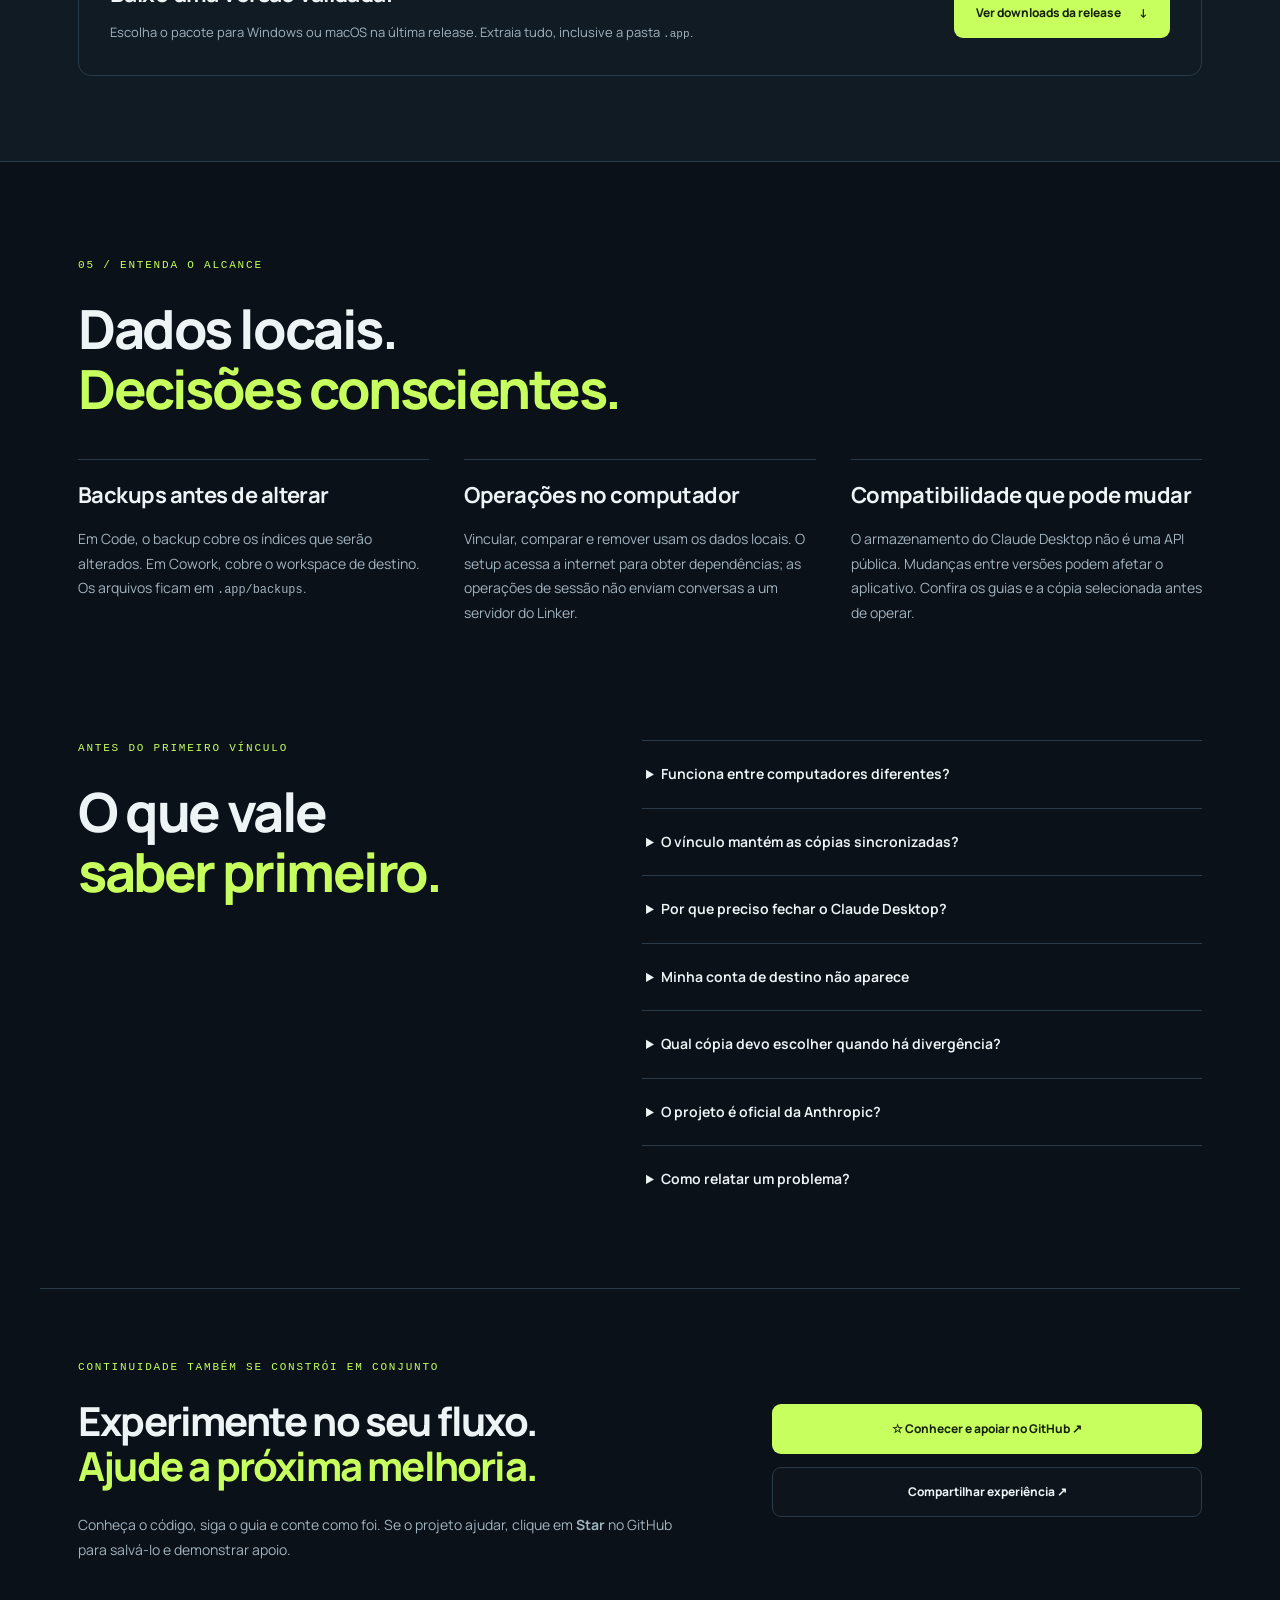
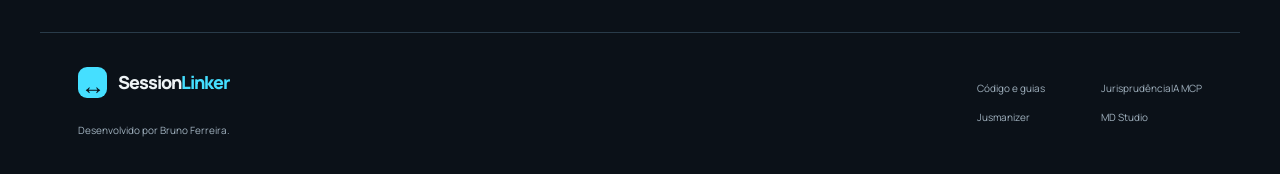
==== commit ae1b09ed: "fix(security): bump pillow to 13.0.0 and raise minimum Python requirement to 3.11" ====
--- a/docs/index.html
+++ b/docs/index.html
@@ -33,7 +33,7 @@
 
 1. Confira meu sistema operacional, se o Claude Desktop está instalado e se já existe uma cópia do Linker. Preserve essa cópia e seus dados. Leia o README e o guia correspondente ao meu sistema na versão que será instalada: GUIA-WINDOWS.md ou GUIA-MACOS.md. Registre a tag e o commit da release.
 2. Abra a última release estável do repositório oficial e baixe o pacote de Windows ou macOS correspondente ao meu sistema. Confira o hash com SHA256SUMS.txt e a origem em RELEASE.json. Extraia em uma pasta nova e permanente. Não substitua uma instalação existente nem crie uma nova release.
-3. Confira Python 3.10 ou superior. No Windows, o setup é 00 - Setup Claude Session Linker.vbs e o iniciador é Claude Session Linker.vbs. No macOS, use 00 - Setup Claude Session Linker.command e Claude Session Linker.command; confira também tkinter conforme o guia. Não instale Node.js, banco de dados ou servidor para esse aplicativo.
+3. Confira Python 3.11 ou superior. No Windows, o setup é 00 - Setup Claude Session Linker.vbs e o iniciador é Claude Session Linker.vbs. No macOS, use 00 - Setup Claude Session Linker.command e Claude Session Linker.command; confira também tkinter conforme o guia. Não instale Node.js, banco de dados ou servidor para esse aplicativo.
 4. O setup instala customtkinter, darkdetect e pillow em .app/venv e precisa de internet. No macOS, pode precisar do Homebrew para python-tk. Explique qualquer pré-requisito ausente antes de instalá-lo, respeite as permissões das suas ferramentas e os avisos do sistema. Não desative proteções, não use privilégios de administrador para contornar erros e não apague um ambiente anterior por conta própria.
 5. Execute o setup no escopo confirmado e confira o resultado. Se precisar diagnosticar uma falha, consulte apenas o necessário nos logs da instalação, sem copiar caminhos pessoais ou conteúdo sensível para serviços externos. Deixe-me concluir diálogos ou etapas que dependam da minha interação.
 6. Explique que cada conta precisa ter sido usada no Claude Desktop nesse computador e que Code ou Cowork deve ter sido aberto pelo menos uma vez. Não troque minhas contas nem leia transcripts, credenciais, registros de sessões ou rótulos de contas sem necessidade e autorização explícita.
@@ -43,7 +43,7 @@
 10. Informe onde o aplicativo ficou, como abrir novamente, o que foi realmente verificado e o que depende de mim. Se não puder executar o setup ou abrir a interface, diga exatamente a etapa pendente. Não afirme que instalou, abriu ou validou algo que não executou. Não publique logs, backups, transcripts, credenciais ou identificadores de contas.
 
 Ao final, me entregue um resumo curto da instalação e os próximos passos para eu escolher com segurança a primeira operação no aplicativo.</pre></details></div>
-      <p class="alternative-label">PREFERE INSTALAR PELO GUIA?</p><div class="install-options"><article id="windows"><span class="small-label">WINDOWS 10 / 11</span><h3>Baixe. Extraia. Abra.</h3><ol><li>Tenha Python 3.10+ e o Claude Desktop instalados.</li><li>Baixe o pacote Windows da última release e extraia o ZIP em uma pasta permanente.</li><li>Abra <code>00 - Setup Claude Session Linker.vbs</code> e acompanhe o setup.</li><li>Ao terminar, use <code>Claude Session Linker.vbs</code> para abrir.</li></ol><a class="button secondary" href="install-windows.html">Guia completo para Windows ↗</a></article><article id="macos"><span class="small-label">macOS</span><h3>Prepare o ambiente local.</h3><ol><li>Tenha Python 3.10+ com tkinter e o Claude Desktop instalados.</li><li>Baixe o pacote macOS da última release e extraia o ZIP em uma pasta permanente.</li><li>Use o menu de contexto → Abrir em <code>00 - Setup Claude Session Linker.command</code>.</li><li>Acompanhe o setup e depois abra <code>Claude Session Linker.command</code>.</li></ol><a class="button secondary" href="install-macos.html">Guia completo para macOS ↗</a></article></div><div class="download-row"><div><h3>Baixe uma versão validada.</h3><p>Escolha o pacote para Windows ou macOS na última release. Extraia tudo, inclusive a pasta <code>.app</code>.</p></div><a class="button primary" href="https://github.com/brunoflma/claude-session-linker/releases/latest" data-github>Ver downloads da release <span aria-hidden="true">↓</span></a></div>
+      <p class="alternative-label">PREFERE INSTALAR PELO GUIA?</p><div class="install-options"><article id="windows"><span class="small-label">WINDOWS 10 / 11</span><h3>Baixe. Extraia. Abra.</h3><ol><li>Tenha Python 3.11+ e o Claude Desktop instalados.</li><li>Baixe o pacote Windows da última release e extraia o ZIP em uma pasta permanente.</li><li>Abra <code>00 - Setup Claude Session Linker.vbs</code> e acompanhe o setup.</li><li>Ao terminar, use <code>Claude Session Linker.vbs</code> para abrir.</li></ol><a class="button secondary" href="install-windows.html">Guia completo para Windows ↗</a></article><article id="macos"><span class="small-label">macOS</span><h3>Prepare o ambiente local.</h3><ol><li>Tenha Python 3.11+ com tkinter e o Claude Desktop instalados.</li><li>Baixe o pacote macOS da última release e extraia o ZIP em uma pasta permanente.</li><li>Use o menu de contexto → Abrir em <code>00 - Setup Claude Session Linker.command</code>.</li><li>Acompanhe o setup e depois abra <code>Claude Session Linker.command</code>.</li></ol><a class="button secondary" href="install-macos.html">Guia completo para macOS ↗</a></article></div><div class="download-row"><div><h3>Baixe uma versão validada.</h3><p>Escolha o pacote para Windows ou macOS na última release. Extraia tudo, inclusive a pasta <code>.app</code>.</p></div><a class="button primary" href="https://github.com/brunoflma/claude-session-linker/releases/latest" data-github>Ver downloads da release <span aria-hidden="true">↓</span></a></div>
     </div></section>
     <section class="section container"><div class="section-heading"><p class="eyebrow">05 / ENTENDA O ALCANCE</p><h2>Dados locais.<br><em>Decisões conscientes.</em></h2></div><div class="boundaries"><article><h3>Backups antes de alterar</h3><p>Em Code, o backup cobre os índices que serão alterados. Em Cowork, cobre o workspace de destino. Os arquivos ficam em <code>.app/backups</code>.</p></article><article><h3>Operações no computador</h3><p>Vincular, comparar e remover usam os dados locais. O setup acessa a internet para obter dependências; as operações de sessão não enviam conversas a um servidor do Linker.</p></article><article><h3>Compatibilidade que pode mudar</h3><p>O armazenamento do Claude Desktop não é uma API pública. Mudanças entre versões podem afetar o aplicativo. Confira os guias e a cópia selecionada antes de operar.</p></article></div></section>
     <section class="container faq" aria-labelledby="faq-title"><div class="section-heading"><p class="eyebrow">ANTES DO PRIMEIRO VÍNCULO</p><h2 id="faq-title">O que vale<br><em>saber primeiro.</em></h2></div><div class="faq-list"><details><summary>Funciona entre computadores diferentes?</summary><p>O Linker trabalha com contas e arquivos já presentes no mesmo computador. Ele não transfere sessões entre máquinas e não oferece sincronização na nuvem.</p></details><details><summary>O vínculo mantém as cópias sincronizadas?</summary><p>Em Code, o novo vínculo clona o transcript para continuação independente. Em Cowork, o índice e a pasta são copiados. O aplicativo não faz uma fusão automática de conversas que divergiram.</p></details><details><summary>Por que preciso fechar o Claude Desktop?</summary><p>Vincular e remover alteram arquivos locais usados pelo aplicativo. Encerre o Claude completamente antes dessas operações e reabra depois na conta de destino para conferir a barra lateral.</p></details><details><summary>Minha conta de destino não aparece</summary><p>Use essa conta no Claude Desktop do mesmo computador e abra Code ou Cowork pelo menos uma vez. Em seguida, feche o Claude e atualize a lista no Linker. Confira também o perfil escolhido no guia do seu sistema.</p></details><details><summary>Qual cópia devo escolher quando há divergência?</summary><p>Use a comparação para avaliar as informações disponíveis. Mais mensagens ou atividade recente são sinais para análise; não garantem que aquela seja a versão desejada. Não há mesclagem automática.</p></details><details><summary>O projeto é oficial da Anthropic?</summary><p>O Claude Session Linker é um projeto independente, mantido por Bruno Ferreira. O Claude Desktop e suas marcas pertencem à Anthropic.</p></details><details><summary>Como relatar um problema?</summary><p>Informe o sistema, a versão do Linker, Code ou Cowork e os passos que levaram ao problema. Use um exemplo fictício. Não anexe conversas, backups, credenciais ou identificadores de contas à issue.</p></details></div></section>
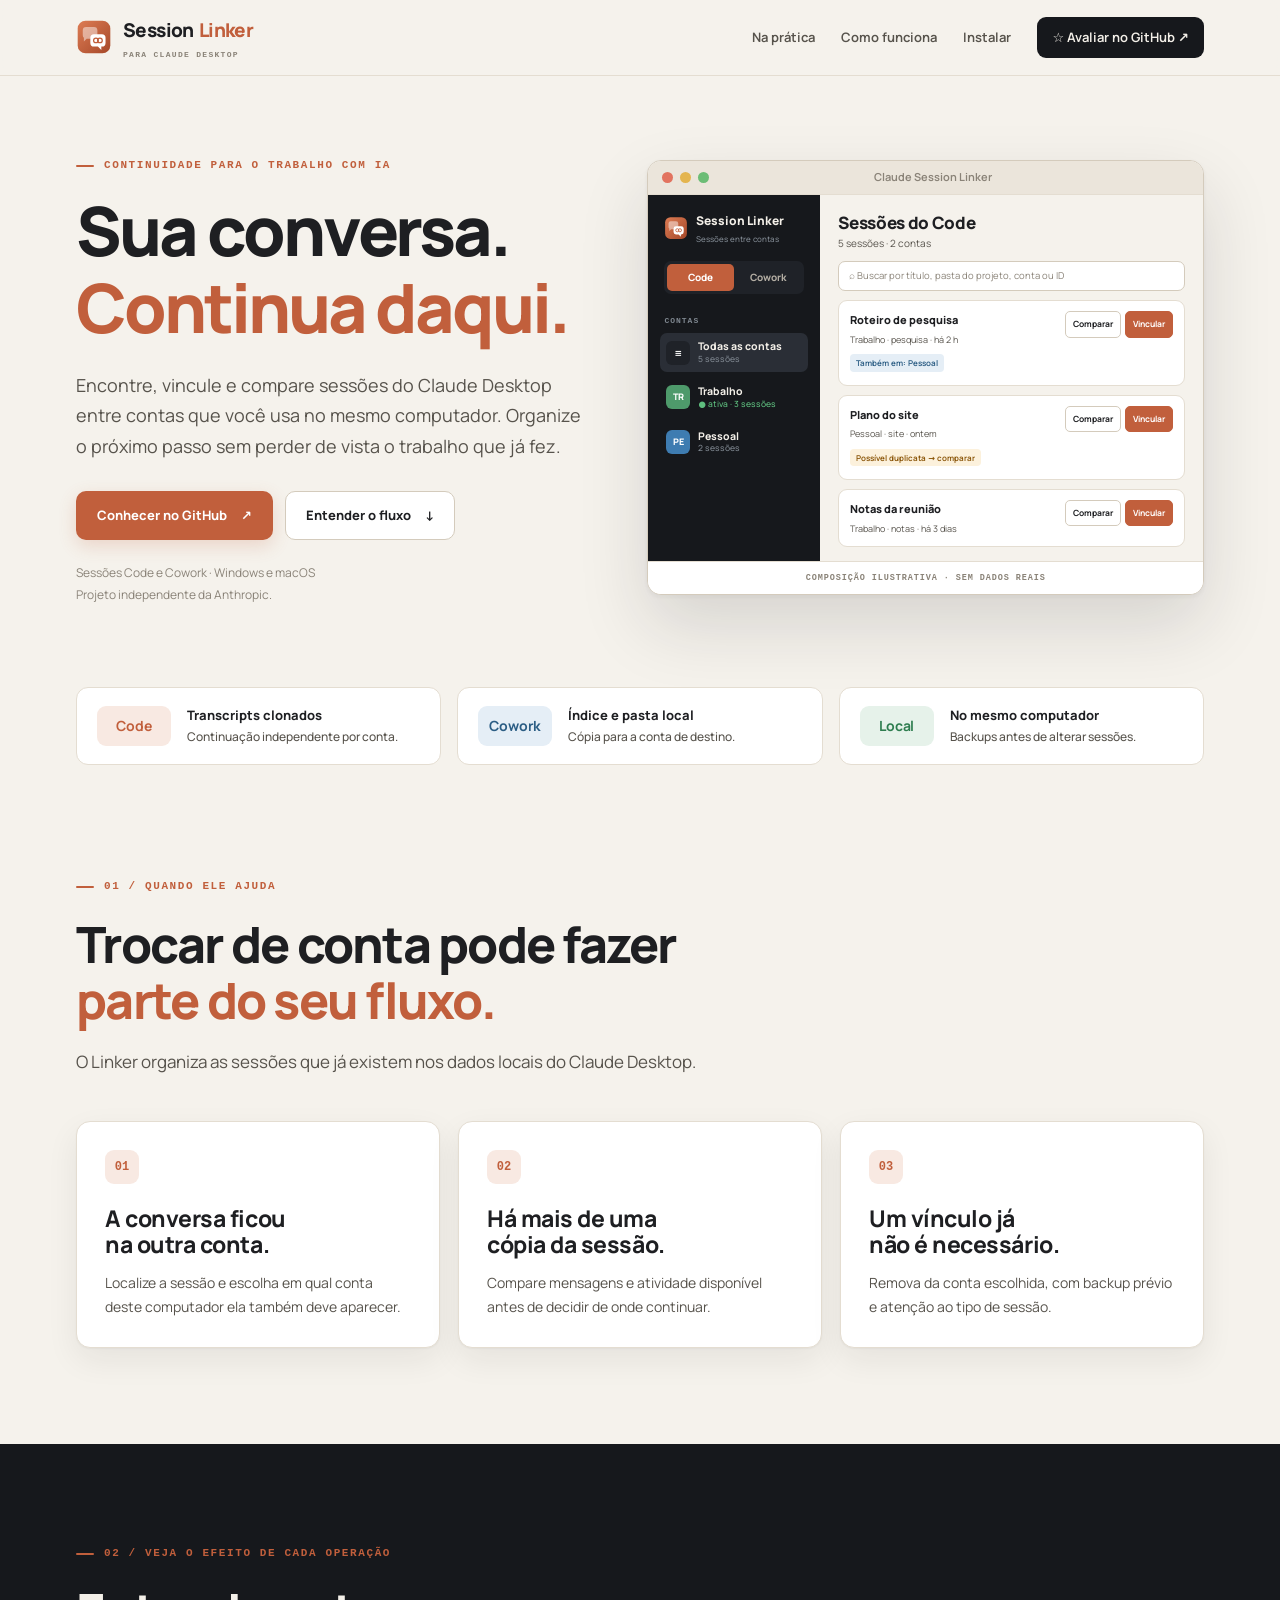
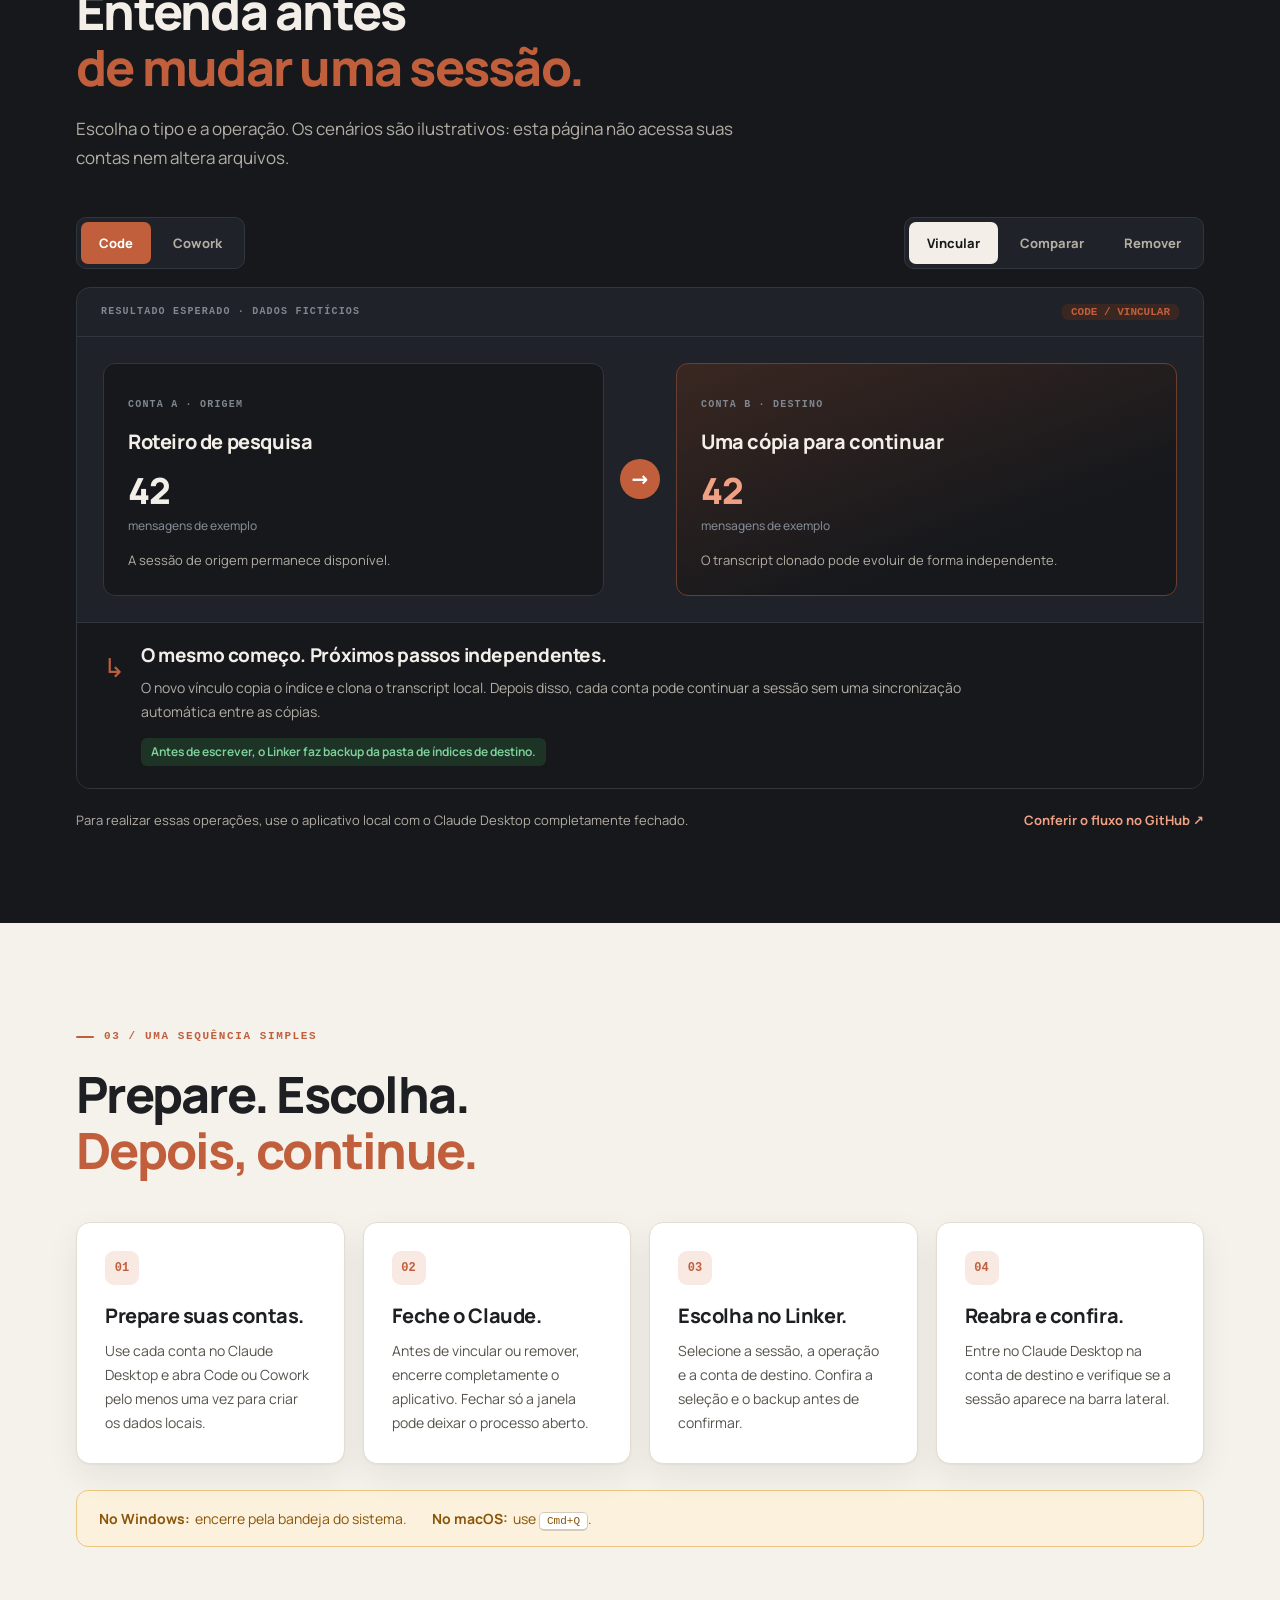
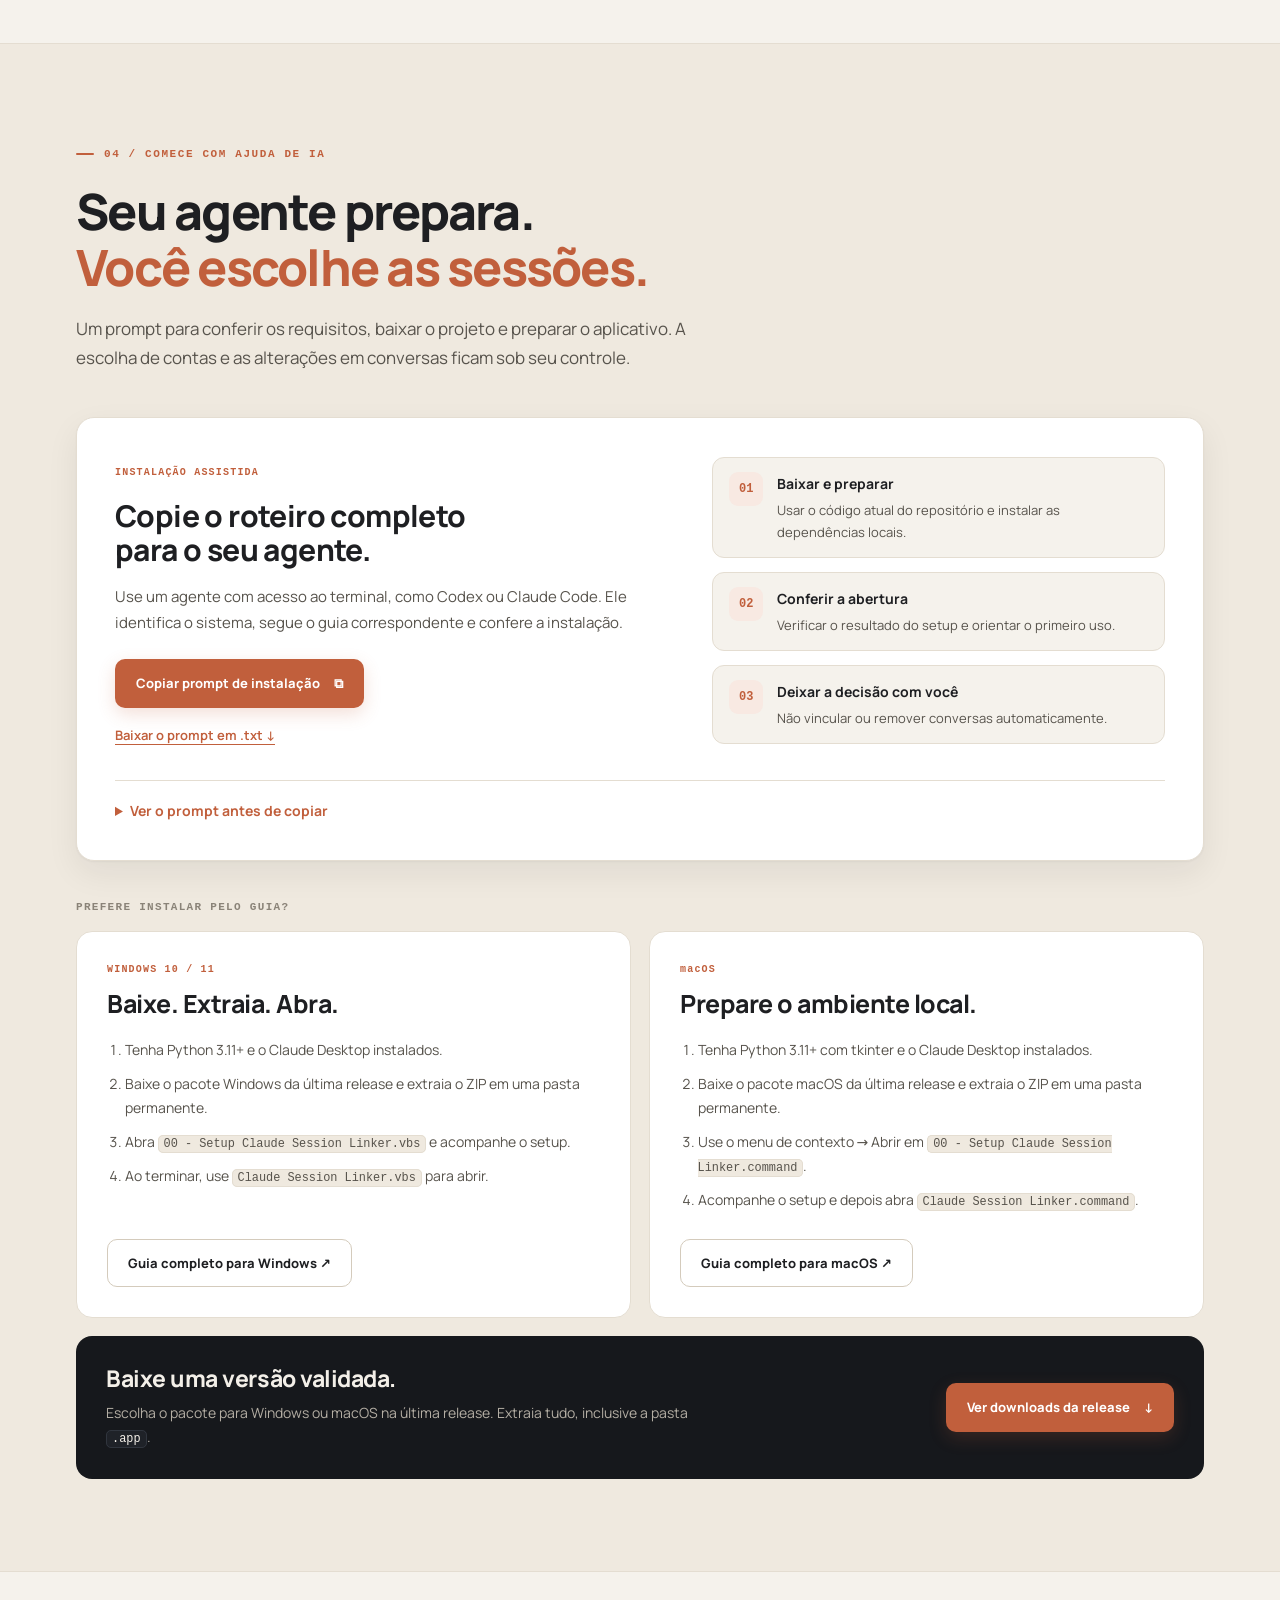
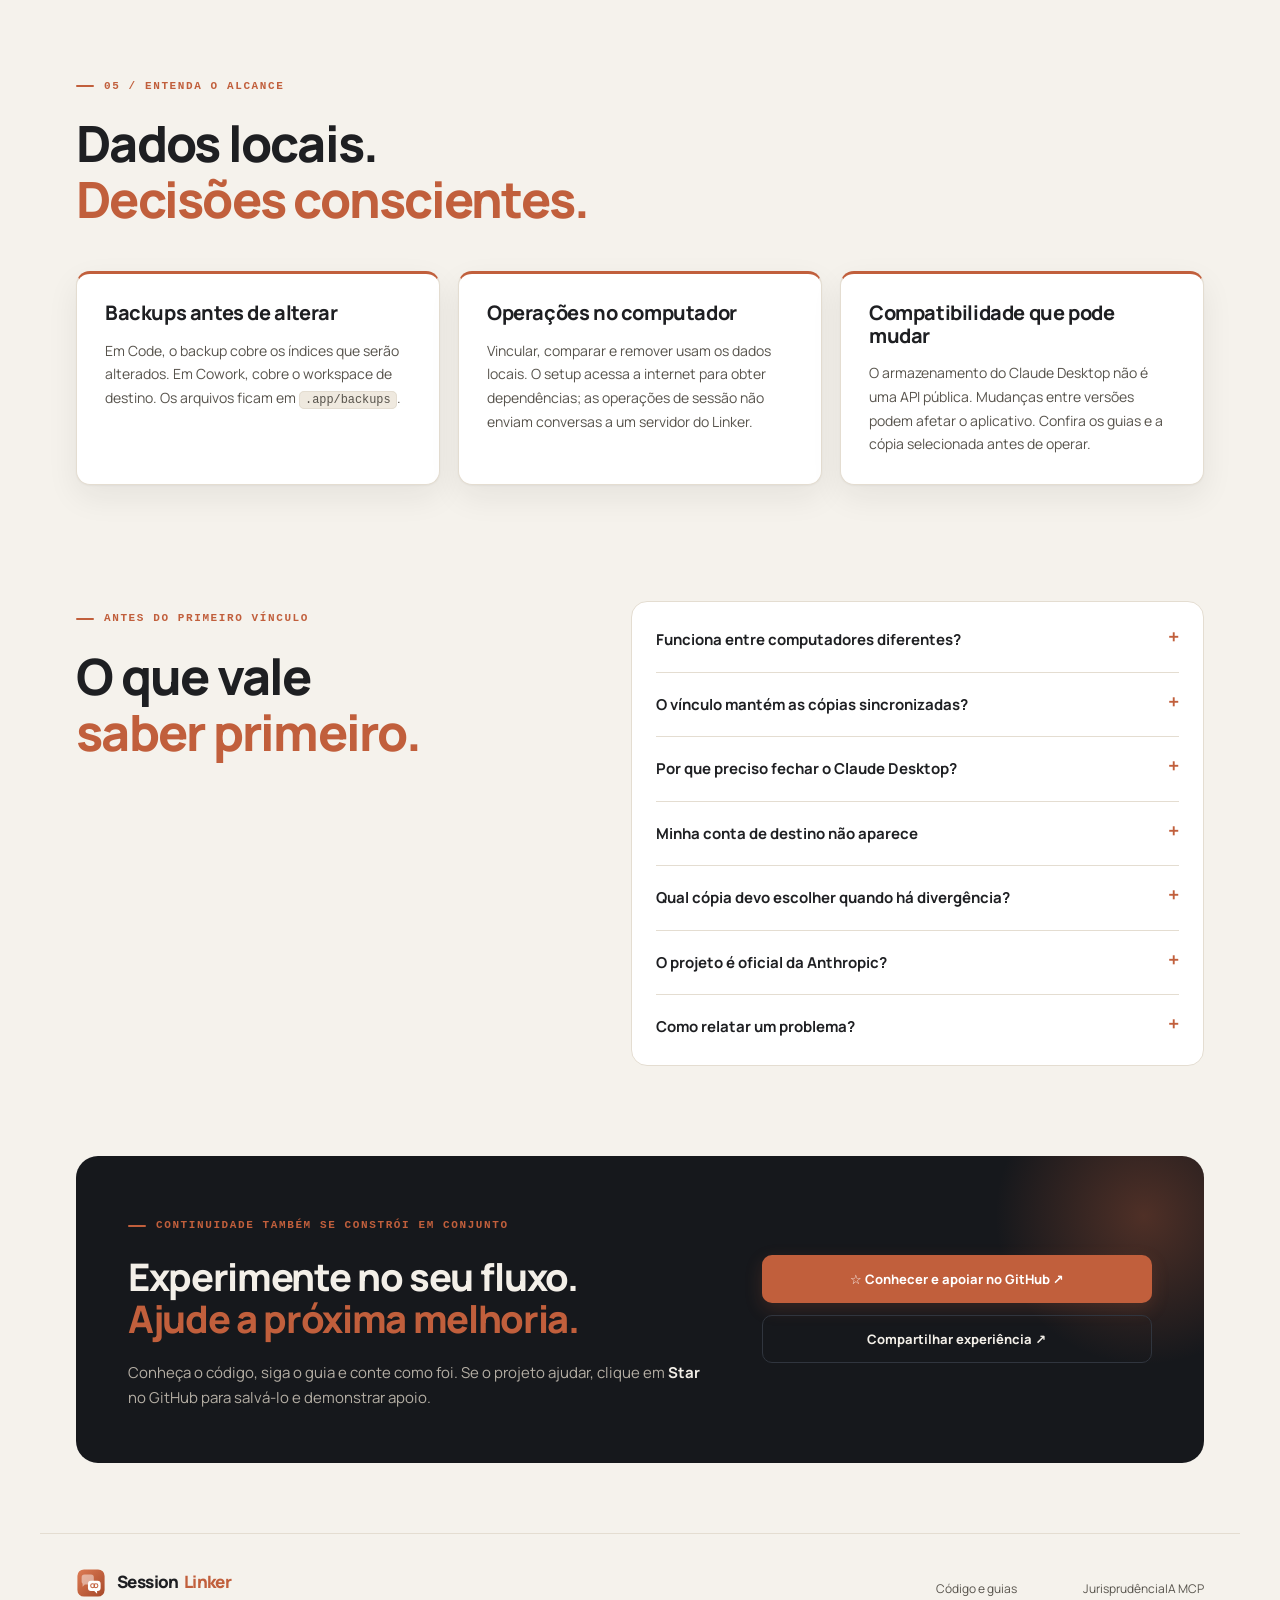
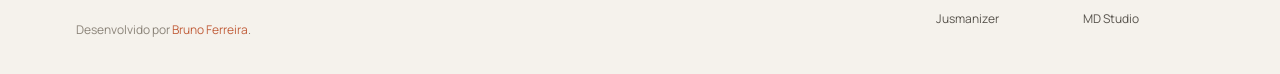
==== commit 0247b8c3: "Linker 2.2.0: site e repositório no novo visual; dependências e Python 3.15 - Site (index e guias) r" ====
--- a/docs/index.html
+++ b/docs/index.html
@@ -1,7 +1,7 @@
 <!doctype html>
 <html lang="pt-BR">
 <head>
-  <meta charset="utf-8"><meta name="viewport" content="width=device-width, initial-scale=1"><meta name="theme-color" content="#0b1118">
+  <meta charset="utf-8"><meta name="viewport" content="width=device-width, initial-scale=1"><meta name="theme-color" content="#f5f2ec">
   <title>Claude Session Linker | Sua conversa continua daqui.</title>
   <meta name="description" content="Visualize, vincule e compare sessões Code e Cowork do Claude Desktop entre contas no mesmo computador. Conheça o fluxo, os backups e a instalação para Windows e macOS.">
   <link rel="canonical" href="https://brunoflma.github.io/claude-session-linker/">
@@ -9,24 +9,24 @@
   <meta property="og:title" content="Claude Session Linker. Sua conversa continua daqui."><meta property="og:description" content="Encontre, vincule e compare sessões Code e Cowork entre contas locais. Windows e macOS, com backups antes das alterações.">
   <meta property="og:url" content="https://brunoflma.github.io/claude-session-linker/"><meta property="og:image" content="https://brunoflma.github.io/claude-session-linker/assets/social-preview.png"><meta property="og:image:width" content="1280"><meta property="og:image:height" content="640"><meta property="og:image:alt" content="Claude Session Linker. Organize a continuidade das suas conversas entre contas no mesmo computador.">
   <meta name="twitter:card" content="summary_large_image"><meta name="twitter:title" content="Claude Session Linker. Sua conversa continua daqui."><meta name="twitter:image" content="https://brunoflma.github.io/claude-session-linker/assets/social-preview.png">
-  <link rel="icon" href="assets/favicon.svg" type="image/svg+xml"><link rel="preload" href="assets/fonts/manrope.woff2" as="font" type="font/woff2" crossorigin><link rel="stylesheet" href="assets/site.css?v=1"><script src="assets/site.js?v=1" defer></script>
+  <link rel="icon" href="assets/favicon.svg" type="image/svg+xml"><link rel="preload" href="assets/fonts/manrope.woff2" as="font" type="font/woff2" crossorigin><link rel="stylesheet" href="assets/site.css?v=2"><script src="assets/site.js?v=1" defer></script>
 </head>
 <body>
   <a class="skip" href="#conteudo">Pular para o conteúdo</a>
-  <header class="header"><div class="container header-inner"><a class="brand" href="#" aria-label="Claude Session Linker, início"><span class="brand-icon" aria-hidden="true">↔</span><span>Session<span class="brand-accent">Linker</span><small>PARA CLAUDE DESKTOP</small></span></a><button class="menu-toggle" aria-label="Abrir navegação" aria-expanded="false" aria-controls="nav"><span></span><span></span></button><nav id="nav" aria-label="Navegação principal"><a href="#na-pratica">Na prática</a><a href="#como-funciona">Como funciona</a><a href="#instalar">Instalar</a><a class="nav-cta" href="https://github.com/brunoflma/claude-session-linker" target="_blank" rel="noopener noreferrer" data-github>☆ Avaliar no GitHub ↗</a></nav></div></header>
+  <header class="header"><div class="container header-inner"><a class="brand" href="#" aria-label="Claude Session Linker, início"><img class="brand-icon" src="assets/favicon.svg" alt="" width="36" height="36"><span>Session<span class="brand-accent">Linker</span><small>PARA CLAUDE DESKTOP</small></span></a><button class="menu-toggle" aria-label="Abrir navegação" aria-expanded="false" aria-controls="nav"><span></span><span></span></button><nav id="nav" aria-label="Navegação principal"><a href="#na-pratica">Na prática</a><a href="#como-funciona">Como funciona</a><a href="#instalar">Instalar</a><a class="nav-cta" href="https://github.com/brunoflma/claude-session-linker" target="_blank" rel="noopener noreferrer" data-github>☆ Avaliar no GitHub ↗</a></nav></div></header>
   <main id="conteudo">
     <section class="hero container"><div><p class="eyebrow">CONTINUIDADE PARA O TRABALHO COM IA</p><h1>Sua conversa.<br><em>Continua daqui.</em></h1><p class="hero-lead">Encontre, vincule e compare sessões do Claude Desktop entre contas que você usa no mesmo computador. Organize o próximo passo sem perder de vista o trabalho que já fez.</p><div class="actions"><a class="button primary" href="https://github.com/brunoflma/claude-session-linker" target="_blank" rel="noopener noreferrer" data-github>Conhecer no GitHub <span aria-hidden="true">↗</span></a><a class="button secondary" href="#na-pratica">Entender o fluxo <span aria-hidden="true">↓</span></a></div><p class="hero-foot">Sessões Code e Cowork · Windows e macOS<br>Projeto independente da Anthropic.</p></div>
-      <div class="continuity-visual"><div class="visual-top"><span class="status-dot"></span>UM COMPUTADOR. MAIS CONTINUIDADE.<span>↔</span></div><div class="session-origin"><span class="small-label">CONTA DE ORIGEM</span><h2>O trabalho já começou.</h2><p>Notas, decisões e contexto de uma sessão.</p><div class="session-file"><span aria-hidden="true">≡</span><div><strong>Roteiro de pesquisa</strong><small>Code · sessão de exemplo</small></div><span class="file-status">LOCAL</span></div></div><div class="connection-path"><span></span><b>VINCULAR <i aria-hidden="true">↓</i></b><span></span></div><div class="session-destination"><span class="small-label">CONTA DE DESTINO</span><h3>Um ponto de partida<br>para continuar.</h3><p>Em Code, o vínculo clona o transcript para que cada conta possa seguir de forma independente.</p></div><div class="visual-bottom">COMPOSIÇÃO ILUSTRATIVA · SEM DADOS REAIS</div></div>
+      <div class="app-window" role="img" aria-label="Ilustração da janela do Claude Session Linker com sessões fictícias, uma barra lateral de contas e botões para vincular, comparar e remover."><div class="app-titlebar" aria-hidden="true"><span></span><span></span><span></span><b>Claude Session Linker</b></div><div class="app-body" aria-hidden="true"><div class="app-rail"><div class="app-brand"><img src="assets/favicon.svg" alt=""><span>Session Linker<small>Sessões entre contas</small></span></div><div class="app-seg"><span class="on">Code</span><span>Cowork</span></div><p class="app-label">CONTAS</p><div class="app-acct on"><i>≡</i><span>Todas as contas<small>5 sessões</small></span></div><div class="app-acct"><i class="a1">TR</i><span>Trabalho<small class="live">● ativa · 3 sessões</small></span></div><div class="app-acct"><i class="a2">PE</i><span>Pessoal<small>2 sessões</small></span></div></div><div class="app-main"><h4>Sessões do Code</h4><p class="app-sub">5 sessões · 2 contas</p><div class="app-search">⌕  Buscar por título, pasta do projeto, conta ou ID</div><div class="app-card"><div><strong>Roteiro de pesquisa</strong><small>Trabalho · pesquisa · há 2 h</small><span class="app-chip">Também em: Pessoal</span></div><div class="app-btns"><span>Comparar</span><span class="go">Vincular</span></div></div><div class="app-card"><div><strong>Plano do site</strong><small>Pessoal · site · ontem</small><span class="app-chip warn">Possível duplicata → comparar</span></div><div class="app-btns"><span>Comparar</span><span class="go">Vincular</span></div></div><div class="app-card"><div><strong>Notas da reunião</strong><small>Trabalho · notas · há 3 dias</small></div><div class="app-btns"><span>Comparar</span><span class="go">Vincular</span></div></div></div></div><div class="visual-bottom" aria-hidden="true">COMPOSIÇÃO ILUSTRATIVA · SEM DADOS REAIS</div></div>
     </section>
     <div class="container principles"><div><strong>Code</strong><span>Transcripts clonados<small>Continuação independente por conta.</small></span></div><div><strong>Cowork</strong><span>Índice e pasta local<small>Cópia para a conta de destino.</small></span></div><div><strong>Local</strong><span>No mesmo computador<small>Backups antes de alterar sessões.</small></span></div></div>
-    <section class="section container" id="como-funciona"><div class="section-heading"><p class="eyebrow">01 / QUANDO ELE AJUDA</p><h2>Trocar de conta pode fazer<br><em>parte do seu fluxo.</em></h2><p>O Linker organiza as sessões que já existem nos dados locais do Claude Desktop.</p></div><div class="benefits"><article><span>01</span><h3>A conversa ficou<br>na outra conta.</h3><p>Localize a sessão e escolha em qual conta deste computador ela também deve aparecer.</p></article><article><span>02</span><h3>Há mais de uma<br>cópia da sessão.</h3><p>Compare mensagens e atividade disponível antes de decidir de onde continuar.</p></article><article><span>03</span><h3>Um vínculo já<br>não é necessário.</h3><p>Remova da conta escolhida, com backup prévio e atenção ao tipo de sessão.</p></article></div></section>
+    <section class="section container" id="como-funciona"><div class="section-heading"><p class="eyebrow">01 / QUANDO ELE AJUDA</p><h2>Trocar de conta pode fazer<br><em>parte do seu fluxo.</em></h2><p>O Linker organiza as sessões que já existem nos dados locais do Claude Desktop.</p></div><div class="benefits"><article><span>01</span><h3>A conversa ficou <br>na outra conta.</h3><p>Localize a sessão e escolha em qual conta deste computador ela também deve aparecer.</p></article><article><span>02</span><h3>Há mais de uma <br>cópia da sessão.</h3><p>Compare mensagens e atividade disponível antes de decidir de onde continuar.</p></article><article><span>03</span><h3>Um vínculo já <br>não é necessário.</h3><p>Remova da conta escolhida, com backup prévio e atenção ao tipo de sessão.</p></article></div></section>
     <section class="demo-section" id="na-pratica"><div class="container"><div class="section-heading"><p class="eyebrow">02 / VEJA O EFEITO DE CADA OPERAÇÃO</p><h2>Entenda antes<br><em>de mudar uma sessão.</em></h2><p>Escolha o tipo e a operação. Os cenários são ilustrativos: esta página não acessa suas contas nem altera arquivos.</p></div>
       <div class="demo-controls"><div class="kind-tabs" role="tablist" aria-label="Tipo de sessão"><button id="kind-code" role="tab" aria-selected="true" aria-controls="scenario" data-kind="code">Code</button><button id="kind-cowork" role="tab" aria-selected="false" aria-controls="scenario" tabindex="-1" data-kind="cowork">Cowork</button></div><div class="action-tabs" role="tablist" aria-label="Operação ilustrada"><button id="action-link" role="tab" aria-selected="true" aria-controls="operation" data-action="link">Vincular</button><button id="action-compare" role="tab" aria-selected="false" aria-controls="operation" tabindex="-1" data-action="compare">Comparar</button><button id="action-remove" role="tab" aria-selected="false" aria-controls="operation" tabindex="-1" data-action="remove">Remover</button></div></div>
       <div id="scenario" role="tabpanel" aria-labelledby="kind-code" tabindex="0"><div id="operation" role="tabpanel" aria-labelledby="action-link" tabindex="0"><div class="scenario-top"><span class="small-label">RESULTADO ESPERADO · DADOS FICTÍCIOS</span><span id="scenario-badge">CODE / VINCULAR</span></div><div class="scenario-grid"><div class="account-card"><span class="small-label">CONTA A · ORIGEM</span><h3>Roteiro de pesquisa</h3><strong class="message-count">42 <small>mensagens de exemplo</small></strong><p id="origin-state">A sessão de origem permanece disponível.</p></div><span class="scenario-arrow" id="scenario-arrow" aria-hidden="true">→</span><div class="account-card target"><span class="small-label">CONTA B · DESTINO</span><h3 id="target-title">Uma cópia para continuar</h3><strong class="message-count" id="target-state">42 <small>mensagens de exemplo</small></strong><p id="target-detail">O transcript clonado pode evoluir de forma independente.</p></div></div><div class="scenario-explanation" aria-live="polite"><span class="explanation-icon" aria-hidden="true">↳</span><div><h3 id="scenario-title">O mesmo começo. Próximos passos independentes.</h3><p id="scenario-description">O novo vínculo copia o índice e clona o transcript local. Depois disso, cada conta pode continuar a sessão sem uma sincronização automática entre as cópias.</p><span id="backup-note">Antes de escrever, o Linker faz backup da pasta de índices de destino.</span></div></div></div></div>
       <div class="demo-foot"><p>Para realizar essas operações, use o aplicativo local com o Claude Desktop completamente fechado.</p><a href="https://github.com/brunoflma/claude-session-linker#o-fluxo-de-uso" target="_blank" rel="noopener noreferrer" data-github>Conferir o fluxo no GitHub ↗</a></div>
     </div></section>
     <section class="section container"><div class="section-heading"><p class="eyebrow">03 / UMA SEQUÊNCIA SIMPLES</p><h2>Prepare. Escolha.<br><em>Depois, continue.</em></h2></div><ol class="usage-steps"><li><span>01</span><h3>Prepare suas contas.</h3><p>Use cada conta no Claude Desktop e abra Code ou Cowork pelo menos uma vez para criar os dados locais.</p></li><li><span>02</span><h3>Feche o Claude.</h3><p>Antes de vincular ou remover, encerre completamente o aplicativo. Fechar só a janela pode deixar o processo aberto.</p></li><li><span>03</span><h3>Escolha no Linker.</h3><p>Selecione a sessão, a operação e a conta de destino. Confira a seleção e o backup antes de confirmar.</p></li><li><span>04</span><h3>Reabra e confira.</h3><p>Entre no Claude Desktop na conta de destino e verifique se a sessão aparece na barra lateral.</p></li></ol><div class="close-note"><strong>No Windows:</strong> encerre pela bandeja do sistema. <strong>No macOS:</strong> use <kbd>Cmd+Q</kbd>.</div></section>
-    <section class="install-section" id="instalar"><div class="container"><div class="section-heading"><p class="eyebrow">04 / COMECE COM AJUDA DE IA</p><h2>Seu agente prepara.<br><em>Você escolhe as sessões.</em></h2><p>Um prompt para conferir os requisitos, baixar o projeto e preparar o aplicativo. A escolha de contas e as alterações em conversas ficam sob seu controle.</p></div><div class="ai-install"><div><span class="small-label">INSTALAÇÃO ASSISTIDA</span><h3>Copie o roteiro completo<br>para o seu agente.</h3><p>Use um agente com acesso ao terminal, como Codex ou Claude Code. Ele identifica o sistema, segue o guia correspondente e confere a instalação.</p><button class="button primary" id="copy-prompt" disabled>Copiar prompt de instalação <span aria-hidden="true">⧉</span></button><a class="text-link" href="agent-setup-prompt.txt" download>Baixar o prompt em .txt ↓</a></div><ol><li><b>01</b><span><strong>Baixar e preparar</strong>Usar o código atual do repositório e instalar as dependências locais.</span></li><li><b>02</b><span><strong>Conferir a abertura</strong>Verificar o resultado do setup e orientar o primeiro uso.</span></li><li><b>03</b><span><strong>Deixar a decisão com você</strong>Não vincular ou remover conversas automaticamente.</span></li></ol><details class="prompt-details"><summary>Ver o prompt antes de copiar</summary><pre id="agent-prompt">Quero instalar o Claude Session Linker e entender como usar no meu computador. Prepare o aplicativo com as ferramentas e permissões disponíveis, sem alterar conversas reais automaticamente.
+    <section class="install-section" id="instalar"><div class="container"><div class="section-heading"><p class="eyebrow">04 / COMECE COM AJUDA DE IA</p><h2>Seu agente prepara.<br><em>Você escolhe as sessões.</em></h2><p>Um prompt para conferir os requisitos, baixar o projeto e preparar o aplicativo. A escolha de contas e as alterações em conversas ficam sob seu controle.</p></div><div class="ai-install"><div><span class="small-label">INSTALAÇÃO ASSISTIDA</span><h3>Copie o roteiro completo <br>para o seu agente.</h3><p>Use um agente com acesso ao terminal, como Codex ou Claude Code. Ele identifica o sistema, segue o guia correspondente e confere a instalação.</p><button class="button primary" id="copy-prompt" disabled>Copiar prompt de instalação <span aria-hidden="true">⧉</span></button><a class="text-link" href="agent-setup-prompt.txt" download>Baixar o prompt em .txt ↓</a></div><ol><li><b>01</b><span><strong>Baixar e preparar</strong>Usar o código atual do repositório e instalar as dependências locais.</span></li><li><b>02</b><span><strong>Conferir a abertura</strong>Verificar o resultado do setup e orientar o primeiro uso.</span></li><li><b>03</b><span><strong>Deixar a decisão com você</strong>Não vincular ou remover conversas automaticamente.</span></li></ol><details class="prompt-details"><summary>Ver o prompt antes de copiar</summary><pre id="agent-prompt">Quero instalar o Claude Session Linker e entender como usar no meu computador. Prepare o aplicativo com as ferramentas e permissões disponíveis, sem alterar conversas reais automaticamente.
 
 Repositório oficial: https://github.com/brunoflma/claude-session-linker
 Página: https://brunoflma.github.io/claude-session-linker/
@@ -49,7 +49,7 @@
     <section class="container faq" aria-labelledby="faq-title"><div class="section-heading"><p class="eyebrow">ANTES DO PRIMEIRO VÍNCULO</p><h2 id="faq-title">O que vale<br><em>saber primeiro.</em></h2></div><div class="faq-list"><details><summary>Funciona entre computadores diferentes?</summary><p>O Linker trabalha com contas e arquivos já presentes no mesmo computador. Ele não transfere sessões entre máquinas e não oferece sincronização na nuvem.</p></details><details><summary>O vínculo mantém as cópias sincronizadas?</summary><p>Em Code, o novo vínculo clona o transcript para continuação independente. Em Cowork, o índice e a pasta são copiados. O aplicativo não faz uma fusão automática de conversas que divergiram.</p></details><details><summary>Por que preciso fechar o Claude Desktop?</summary><p>Vincular e remover alteram arquivos locais usados pelo aplicativo. Encerre o Claude completamente antes dessas operações e reabra depois na conta de destino para conferir a barra lateral.</p></details><details><summary>Minha conta de destino não aparece</summary><p>Use essa conta no Claude Desktop do mesmo computador e abra Code ou Cowork pelo menos uma vez. Em seguida, feche o Claude e atualize a lista no Linker. Confira também o perfil escolhido no guia do seu sistema.</p></details><details><summary>Qual cópia devo escolher quando há divergência?</summary><p>Use a comparação para avaliar as informações disponíveis. Mais mensagens ou atividade recente são sinais para análise; não garantem que aquela seja a versão desejada. Não há mesclagem automática.</p></details><details><summary>O projeto é oficial da Anthropic?</summary><p>O Claude Session Linker é um projeto independente, mantido por Bruno Ferreira. O Claude Desktop e suas marcas pertencem à Anthropic.</p></details><details><summary>Como relatar um problema?</summary><p>Informe o sistema, a versão do Linker, Code ou Cowork e os passos que levaram ao problema. Use um exemplo fictício. Não anexe conversas, backups, credenciais ou identificadores de contas à issue.</p></details></div></section>
     <section class="container final-cta"><div><p class="eyebrow">CONTINUIDADE TAMBÉM SE CONSTRÓI EM CONJUNTO</p><h2>Experimente no seu fluxo.<br><em>Ajude a próxima melhoria.</em></h2><p>Conheça o código, siga o guia e conte como foi. Se o projeto ajudar, clique em <strong>Star</strong> no GitHub para salvá-lo e demonstrar apoio.</p></div><div class="actions"><a class="button primary" href="https://github.com/brunoflma/claude-session-linker" target="_blank" rel="noopener noreferrer" data-github>☆ Conhecer e apoiar no GitHub ↗</a><a class="button secondary" href="https://github.com/brunoflma/claude-session-linker/issues/new?template=experiencia.yml" target="_blank" rel="noopener noreferrer" data-github>Compartilhar experiência ↗</a></div></section>
   </main>
-  <footer class="container footer"><div><a class="brand" href="#"><span class="brand-icon" aria-hidden="true">↔</span>Session<span class="brand-accent">Linker</span></a><p>Desenvolvido por <a href="https://github.com/brunoflma">Bruno Ferreira</a>.</p></div><div><a href="https://github.com/brunoflma/claude-session-linker">Código e guias</a><a href="https://brunoflma.github.io/jurisprudenciaia-mcp/">JurisprudênciaIA MCP</a><a href="https://brunoflma.github.io/jusmanizer/">Jusmanizer</a><a href="https://brunoflma.github.io/md-studio/">MD Studio</a></div></footer>
+  <footer class="container footer"><div><a class="brand" href="#"><img class="brand-icon" src="assets/favicon.svg" alt="" width="36" height="36"><span>Session<span class="brand-accent">Linker</span></span></a><p>Desenvolvido por <a href="https://github.com/brunoflma">Bruno Ferreira</a>.</p></div><div><a href="https://github.com/brunoflma/claude-session-linker">Código e guias</a><a href="https://brunoflma.github.io/jurisprudenciaia-mcp/">JurisprudênciaIA MCP</a><a href="https://brunoflma.github.io/jusmanizer/">Jusmanizer</a><a href="https://brunoflma.github.io/md-studio/">MD Studio</a></div></footer>
   <div id="status" class="toast" role="status" aria-live="polite"></div><dialog id="copy-dialog"><form method="dialog"><h2>Copie as instruções</h2><p>A cópia automática não está disponível. Selecione o texto abaixo para levar ao seu agente.</p><textarea id="copy-fallback" readonly aria-label="Prompt completo para copiar"></textarea><button class="button primary">Concluir</button></form></dialog>
 </body>
 </html>
--- a/docs/assets/site.css
+++ b/docs/assets/site.css
@@ -1,9 +1,310 @@
+/* Claude Session Linker site. Same tokens as the desktop app (.app/session_linker.py):
+   warm paper workspace, dark rail bands, one terracotta accent. */
 @font-face{font-family:Manrope;src:url('fonts/manrope.woff2') format('woff2');font-style:normal;font-weight:200 800;font-display:swap}
-:root{--bg:#0b1118;--surface:#111b25;--surface2:#15222d;--line:#293b49;--text:#eef3f5;--muted:#a1b2bf;--green:#c6ff5e;--cyan:#45dfff;--orange:#ffb393;--mono:Consolas,'Liberation Mono',monospace;color-scheme:dark}*{box-sizing:border-box}html{scroll-behavior:smooth;scroll-padding-top:100px}body{margin:0;background:var(--bg);color:var(--text);font:16px/1.75 Manrope,'Segoe UI',sans-serif;-webkit-font-smoothing:antialiased}a{color:inherit;text-decoration:none}button,textarea{font:inherit}a,button{touch-action:manipulation}button{cursor:pointer}button:disabled{opacity:.5;cursor:default}button:focus-visible,a:focus-visible,summary:focus-visible,textarea:focus-visible,[tabindex]:focus-visible{outline:3px solid var(--cyan);outline-offset:5px}h1,h2,h3,p{margin:0}h1,h2,h3{line-height:1.12;letter-spacing:-.045em}h2{font-size:clamp(33px,4.4vw,54px);font-weight:750}h3{font-size:24px;letter-spacing:-.025em}em{font-style:normal;color:var(--green)}code,kbd,pre{font-family:var(--mono)}code{font-size:.85em;overflow-wrap:anywhere}kbd{font-size:11px;padding:2px 6px;border:1px solid var(--line);border-radius:4px}img{max-width:100%}ol,ul{padding-left:1.25em}[hidden]{display:none!important}.container{max-width:1200px;margin-inline:auto;padding-inline:38px}.section{padding-block:95px}.section-heading{max-width:800px;margin-bottom:40px}.section-heading>p:last-child:not(.eyebrow){font-size:17px;color:var(--muted);max-width:670px;margin-top:23px}.eyebrow{font:11px/1.6 var(--mono);letter-spacing:1.8px;color:var(--green);margin-bottom:23px}.small-label{font:10px/1.6 var(--mono);letter-spacing:1.2px;color:var(--muted)}.skip{position:fixed;top:-100px;left:20px;background:var(--green);color:var(--bg);padding:12px 20px;z-index:100}.skip:focus{top:10px}.header{height:84px;position:sticky;top:0;z-index:30;background:#0b1118ed;backdrop-filter:blur(15px);border-bottom:1px solid #ffffff0d}.header-inner{height:100%;display:flex;align-items:center;justify-content:space-between;gap:25px}.brand{display:inline-flex;align-items:center;font-size:22px;font-weight:800;letter-spacing:-1px;white-space:nowrap}.brand-icon{display:inline-grid;place-items:center;width:35px;height:37px;background:var(--cyan);color:var(--bg);border-radius:9px;font-size:29px;font-weight:500;margin-right:11px}.brand-accent{color:var(--cyan)}.brand small{display:block;font:8px/1.5 var(--mono);letter-spacing:1.2px;color:var(--muted);margin-top:3px}.header nav{display:flex;gap:25px;align-items:center;font-size:12px;font-weight:650;color:var(--muted)}nav a:hover{color:var(--text)}.nav-cta{padding:10px 14px;border:1px solid #536632;border-radius:8px;color:var(--green)}.menu-toggle{display:none}.actions{display:flex;align-items:center;gap:13px;flex-wrap:wrap}.button{display:inline-flex;align-items:center;justify-content:center;gap:18px;padding:15px 21px;border:1px solid transparent;border-radius:9px;font-size:12px;line-height:1.5;font-weight:750;text-align:center;transition:background .2s,transform .2s}.button:hover{transform:translateY(-2px)}.button.primary{background:var(--green);color:#17200b}.button.primary:hover{background:#d4ff88}.button.secondary{background:#111b2550;color:var(--text);border-color:var(--line)}.text-link{display:block;font-size:12px;color:var(--cyan);margin-top:18px;text-decoration:underline;text-underline-offset:4px}
-.hero{display:grid;grid-template-columns:1.1fr 1fr;gap:57px;align-items:center;padding-block:78px 82px}.hero h1{font-size:clamp(43px,5.9vw,71px);font-weight:800;letter-spacing:-3.4px;line-height:1.09}.hero h1 em{display:block;margin-top:9px}.hero-lead{max-width:545px;font-size:17px;color:var(--muted);margin:29px 0}.hero-foot{font-size:11px;color:#8398a7;line-height:1.9;margin-top:24px}.continuity-visual{background:var(--surface);border:1px solid #31515f;border-radius:18px;overflow:hidden;box-shadow:0 25px 80px #0002}.visual-top{display:flex;gap:9px;align-items:center;padding:21px;border-bottom:1px solid var(--line);font:9px var(--mono);letter-spacing:.7px;color:var(--muted)}.visual-top>span:last-child{margin-left:auto;color:var(--cyan);font-size:18px}.status-dot{width:6px;height:6px;display:inline-block;background:var(--cyan);border-radius:50%;box-shadow:0 0 13px #45dfff70}.session-origin{padding:29px 27px 0}.session-origin .small-label{color:var(--cyan)}.session-origin h2{font-size:26px;margin-top:16px}.session-origin>p{font-size:13px;color:var(--muted);margin-top:13px}.session-file{display:flex;align-items:center;gap:14px;border:1px solid var(--line);background:#0b161f;border-radius:10px;padding:17px;margin-top:24px}.session-file>span:first-child{font-size:27px;color:var(--cyan)}.session-file strong{font-size:13px;display:block}.session-file small{font-size:10px;color:var(--muted);display:block;margin-top:5px}.file-status{font:8px var(--mono);margin-left:auto;color:var(--green)}.connection-path{display:flex;align-items:center;gap:13px;padding:18px 28px;font:9px var(--mono);color:var(--green);letter-spacing:1px}.connection-path span{height:1px;background:var(--line);flex:1}.connection-path b{font-weight:500}.connection-path i{font-style:normal;margin-left:8px}.session-destination{background:#172b2350;border:1px solid #455d37;margin:0 27px 28px;padding:24px;border-radius:11px}.session-destination .small-label{color:var(--green)}.session-destination h3{font-size:27px;margin-top:14px}.session-destination p{font-size:12px;color:var(--muted);margin-top:16px}.visual-bottom{padding:16px 20px;border-top:1px solid var(--line);text-align:center;color:#7e95a4;font:8px var(--mono);letter-spacing:.8px}.principles{display:grid;grid-template-columns:1fr 1fr 1fr;gap:25px;border-block:1px solid var(--line);padding-block:29px}.principles>div{display:flex;gap:18px;align-items:center}.principles strong{color:var(--cyan);font-size:28px;letter-spacing:-1px}.principles>div:last-child strong{color:var(--green)}.principles span{font-size:12px;font-weight:700;line-height:1.4}.principles small{display:block;font-size:10px;color:var(--muted);font-weight:450;margin-top:6px}.benefits{display:grid;grid-template-columns:repeat(3,1fr);gap:37px}.benefits article{border-top:1px solid var(--line);padding-top:23px}.benefits article>span{font:10px var(--mono);color:var(--cyan)}.benefits h3{font-size:27px;margin:27px 0 19px}.benefits p{font-size:14px;color:var(--muted)}
-.demo-section,.install-section{background:#101b24;border-block:1px solid var(--line);padding-block:85px}.demo-controls{display:flex;justify-content:space-between;gap:20px;margin-bottom:20px;flex-wrap:wrap}.kind-tabs,.action-tabs{display:flex;gap:5px;padding:5px;border:1px solid var(--line);border-radius:10px;background:var(--bg)}.demo-controls button{border:0;border-radius:6px;background:transparent;color:var(--muted);padding:11px 18px;font-size:12px;font-weight:700}.kind-tabs button[aria-selected=true]{background:#12313a;color:var(--cyan)}.action-tabs button[aria-selected=true]{background:var(--green);color:var(--bg)}#operation{background:var(--bg);border:1px solid var(--line);border-radius:15px;overflow:hidden}.scenario-top{display:flex;justify-content:space-between;gap:20px;border-bottom:1px solid var(--line);padding:20px 26px}.scenario-top .small-label{font-size:9px}.scenario-top>span:last-child{font:10px var(--mono);color:var(--cyan)}.scenario-grid{display:grid;grid-template-columns:1fr 35px 1fr;gap:20px;padding:30px}.account-card{border:1px solid var(--line);border-radius:11px;padding:27px;background:var(--surface)}.account-card h3{font-size:21px;margin-top:21px}.account-card .message-count{font-size:35px;color:var(--cyan);display:block;margin-top:22px;line-height:1.2}.message-count small{font-size:11px;color:var(--muted);font-weight:450;display:block;margin-top:8px;line-height:1.6}.account-card>p{font-size:12px;color:var(--muted);margin-top:18px}.account-card.target{border-color:#4b6137;background:#172b2340}.account-card.target .message-count{color:var(--green)}.scenario-arrow{align-self:center;text-align:center;font-size:26px;color:var(--green)}.scenario-explanation{display:flex;gap:18px;padding:25px 30px;border-top:1px solid var(--line);background:#13232b}.explanation-icon{font-size:29px;color:var(--cyan)}.scenario-explanation h3{font-size:20px}.scenario-explanation p{font-size:13px;color:var(--muted);margin-top:13px;max-width:880px}.scenario-explanation span:last-child:not(.explanation-icon){display:block;margin-top:15px;color:var(--green);font-size:11px}.demo-foot{display:flex;gap:25px;justify-content:space-between;align-items:center;margin-top:22px;font-size:11px;color:var(--muted)}.demo-foot a{color:var(--cyan);white-space:nowrap}.usage-steps{list-style:none;padding:0;display:grid;grid-template-columns:repeat(4,1fr);gap:25px}.usage-steps li{border-top:1px solid var(--line);padding-top:23px}.usage-steps span{font:12px var(--mono);color:var(--green)}.usage-steps h3{font-size:21px;margin:26px 0 18px}.usage-steps p{font-size:13px;color:var(--muted)}.close-note{border:1px solid #455649;padding:20px 24px;margin-top:35px;border-radius:10px;font-size:13px;color:var(--muted)}.close-note strong{color:var(--text);margin-right:4px}.close-note strong:not(:first-child){margin-left:20px}
-.ai-install{display:grid;grid-template-columns:1.2fr 1fr;gap:35px 55px;border:1px solid #647d3e;background:linear-gradient(135deg,#1c3023,#111b25 75%);border-radius:16px;padding:38px}.ai-install .small-label{color:var(--green)}.ai-install h3{font-size:31px;margin-top:19px}.ai-install p{font-size:14px;color:var(--muted);margin:22px 0 26px;max-width:570px}.ai-install>ol{list-style:none;padding:0;display:grid;gap:24px;align-content:center;margin:0}.ai-install>ol li{display:flex;gap:15px;font-size:12px;color:var(--muted)}.ai-install>ol b{font:11px var(--mono);padding:12px;color:var(--green);border:1px solid #5c713e;border-radius:7px;align-self:flex-start}.ai-install>ol strong{font-size:14px;display:block;color:var(--text);margin-bottom:6px}.prompt-details{grid-column:1/-1;border-top:1px solid var(--line);padding-top:18px}.prompt-details summary{cursor:pointer;font-size:12px;color:var(--green);font-weight:650}.prompt-details pre{font-size:11px;line-height:1.9;white-space:pre-wrap;overflow-wrap:anywhere;max-height:390px;overflow:auto;background:var(--bg);border:1px solid var(--line);padding:22px;border-radius:8px;color:var(--muted)}.alternative-label{font:10px var(--mono);letter-spacing:1.3px;color:var(--muted);margin:33px 0 20px}.install-options{display:grid;grid-template-columns:1fr 1fr;gap:23px}.install-options article{border:1px solid var(--line);border-radius:13px;padding:30px;background:#0b1720;display:flex;flex-direction:column;align-items:flex-start}.install-options .small-label{color:var(--cyan)}.install-options h3{font-size:26px;margin-top:16px}.install-options ol{font-size:13px;color:var(--muted);margin:23px 0 28px}.install-options li+li{margin-top:14px}.install-options .button{margin-top:auto;font-size:11px}.download-row{display:flex;align-items:center;justify-content:space-between;gap:40px;padding:31px;border:1px solid var(--line);border-radius:13px;margin-top:23px}.download-row h3{font-size:23px}.download-row p{color:var(--muted);font-size:13px;margin-top:14px;max-width:600px}.download-row .button{flex-shrink:0}.release-note{font-size:11px;color:var(--muted);margin-top:19px}.release-note a{color:var(--cyan);text-decoration:underline}.boundaries{display:grid;grid-template-columns:repeat(3,1fr);gap:35px}.boundaries article{padding-top:23px;border-top:1px solid var(--line)}.boundaries h3{font-size:22px}.boundaries p{font-size:14px;color:var(--muted);margin-top:20px}.faq{display:grid;grid-template-columns:1fr 1.1fr;gap:55px;padding-block:20px 75px}.faq-list details{border-top:1px solid var(--line)}.faq-list summary{padding:21px 4px;cursor:pointer;font-size:14px;font-weight:650}.faq-list details[open] summary{color:var(--green)}.faq-list p{color:var(--muted);font-size:13px;padding:0 4px 22px}.final-cta{padding-block:70px;border-top:1px solid var(--line);display:grid;grid-template-columns:1.5fr 1fr;gap:50px;align-items:center}.final-cta h2{font-size:40px}.final-cta p:not(.eyebrow){font-size:14px;color:var(--muted);max-width:620px;margin-top:24px}.final-cta .actions{flex-direction:column;align-items:stretch}.footer{display:flex;justify-content:space-between;gap:30px;padding-block:34px;border-top:1px solid var(--line)}.footer .brand{font-size:18px}.footer .brand-icon{width:29px;height:31px;font-size:24px}.footer p{font-size:10px;color:var(--muted);margin-top:17px}.footer>div:last-child{display:grid;grid-template-columns:1fr 1fr;gap:12px 23px;align-content:center;font-size:10px;color:var(--muted)}.footer a:hover{color:var(--cyan)}.toast{position:fixed;left:50%;bottom:22px;transform:translate(-50%,15px);opacity:0;pointer-events:none;padding:14px 21px;max-width:calc(100% - 35px);width:max-content;background:var(--green);color:var(--bg);border-radius:9px;font-size:12px;font-weight:650;box-shadow:0 8px 30px #0005;transition:opacity .2s,transform .2s;z-index:100}.toast.visible{opacity:1;transform:translate(-50%,0)}dialog{width:min(630px,calc(100% - 36px));background:var(--surface);color:var(--text);border:1px solid var(--line);border-radius:14px;padding:28px}dialog::backdrop{background:#000b}dialog h2{font-size:30px}dialog p{font-size:14px;color:var(--muted);margin:20px 0}dialog textarea{display:block;width:100%;height:230px;background:var(--bg);color:var(--text);border:1px solid var(--line);padding:16px;font:12px/1.8 var(--mono);margin-bottom:20px}
-@media(max-width:1000px){.container{padding-inline:30px}.hero{gap:35px}.hero h1{font-size:57px}.brand{font-size:19px}.header nav{gap:17px;font-size:11px}.principles{gap:18px}.principles>div{gap:12px}.principles strong{font-size:24px}.principles span{font-size:11px}.principles small{font-size:9px}.benefits h3{font-size:24px}.benefits,.boundaries{gap:27px}.usage-steps{grid-template-columns:1fr 1fr;gap:32px}.ai-install{gap:30px;padding:30px}.scenario-grid{padding:24px;gap:15px}.account-card{padding:23px}.final-cta{grid-template-columns:1.4fr 1fr;gap:30px}.final-cta h2{font-size:35px}}
-@media(max-width:780px){.hero{grid-template-columns:1fr;padding-block:52px 60px;gap:40px}.hero h1{font-size:65px}.hero-lead{max-width:620px}.continuity-visual{max-width:530px;width:100%;margin-inline:auto}.header nav{display:none;position:absolute;top:83px;left:0;right:0;padding:23px 30px;background:#0b1118;border-bottom:1px solid var(--line);flex-wrap:wrap;gap:22px;font-size:13px}.header nav.open{display:flex}.menu-toggle{display:flex;flex-direction:column;gap:6px;background:none;border:1px solid var(--line);border-radius:7px;padding:12px}.menu-toggle span{height:1px;width:19px;background:var(--text)}.section{padding-block:70px}.benefits{grid-template-columns:1fr;gap:29px}.benefits h3{font-size:27px;margin:18px 0 15px}.benefits h3 br{display:none}.benefits p{max-width:650px}.ai-install{grid-template-columns:1fr}.ai-install>ol{grid-template-columns:1fr;gap:20px}.install-options{grid-template-columns:1fr}.boundaries{grid-template-columns:1fr;gap:30px}.boundaries p{margin-top:15px}.faq{grid-template-columns:1fr;gap:15px}.final-cta{grid-template-columns:1fr;gap:30px;padding-block:50px}.final-cta .actions{flex-direction:row}.download-row{flex-direction:column;align-items:flex-start;gap:24px}.demo-section,.install-section{padding-block:65px}.account-card h3{font-size:18px}.scenario-grid{gap:11px;grid-template-columns:1fr 20px 1fr}.scenario-arrow{font-size:20px}.demo-foot{align-items:flex-start;flex-direction:column;gap:12px}}
-@media(max-width:560px){.container{padding-inline:22px}.header{height:72px}.header nav{top:71px}.brand{font-size:19px}.brand small{font-size:7px}.brand-icon{width:30px;height:33px;font-size:26px;margin-right:9px}.hero{padding-top:39px}.eyebrow{font-size:9px;letter-spacing:1.3px;margin-bottom:20px}.hero h1{font-size:clamp(34px,9.2vw,49px);letter-spacing:-2px}.hero-lead{font-size:15px;line-height:1.85;margin:24px 0}.hero .actions{flex-direction:column;align-items:stretch}.hero .button{font-size:12px}.hero-foot{font-size:10px;margin-top:20px}.visual-top{font-size:8px;padding:18px 17px;letter-spacing:.2px}.session-origin{padding:25px 21px 0}.session-origin h2{font-size:24px}.session-origin>p{font-size:12px}.session-file{padding:14px;gap:10px}.session-file strong{font-size:12px}.session-file small{font-size:9px}.file-status{font-size:7px}.session-destination{margin:0 21px 23px;padding:21px}.session-destination h3{font-size:25px}.visual-bottom{font-size:7px;letter-spacing:.5px}.principles{grid-template-columns:1fr;gap:0;padding-block:0}.principles>div{gap:22px;padding:21px 0}.principles>div+div{border-top:1px solid var(--line)}.principles strong{font-size:26px;min-width:105px}.principles span{font-size:12px}.principles small{font-size:10px}.section{padding-block:57px}.section-heading h2{font-size:34px}.section-heading>p:last-child:not(.eyebrow){font-size:15px}.benefits h3{font-size:25px}.demo-section,.install-section{padding-block:55px}.demo-controls{gap:13px}.kind-tabs,.action-tabs{width:100%}.demo-controls button{flex:1;font-size:11px;padding:11px 10px}.scenario-top{flex-direction:column;gap:7px;padding:18px}.scenario-top .small-label{font-size:8px;letter-spacing:.7px}.scenario-grid{grid-template-columns:1fr;padding:19px;gap:14px}.scenario-arrow{transform:rotate(90deg);font-size:24px}.account-card{padding:22px}.account-card h3{font-size:21px;margin-top:16px}.account-card .message-count{font-size:31px;margin-top:18px}.scenario-explanation{padding:20px;gap:12px}.scenario-explanation h3{font-size:18px;line-height:1.4}.scenario-explanation p{font-size:12px}.scenario-explanation span:last-child:not(.explanation-icon){font-size:10px}.explanation-icon{font-size:22px}.demo-foot{font-size:10px}.usage-steps{grid-template-columns:1fr;gap:28px}.usage-steps h3{font-size:23px;margin:18px 0 13px}.usage-steps p{font-size:14px}.close-note{padding:18px 20px;font-size:12px}.close-note strong:not(:first-child){margin-left:0;display:block;margin-top:12px}.ai-install{padding:26px 21px;gap:27px}.ai-install h3{font-size:27px}.ai-install p{font-size:13px}.ai-install .button{width:100%;font-size:11px}.ai-install .text-link{font-size:11px}.ai-install>ol li{font-size:11px}.ai-install>ol strong{font-size:13px}.prompt-details summary{font-size:11px}.prompt-details pre{font-size:10px;padding:15px;max-height:340px}.alternative-label{font-size:9px}.install-options article{padding:25px 21px}.install-options h3{font-size:25px}.install-options .button{width:100%;font-size:10px}.download-row{padding:25px 21px}.download-row .button{width:100%}.release-note{font-size:10px}.boundaries h3{font-size:23px}.boundaries p{font-size:13px}.faq{padding-block:0 45px}.faq .section-heading{margin-bottom:10px}.faq-list summary{font-size:13px}.faq-list p{font-size:12px}.final-cta h2{font-size:33px}.final-cta p:not(.eyebrow){font-size:13px}.final-cta .actions{flex-direction:column;align-items:stretch}.final-cta .button{font-size:10px}.footer{flex-direction:column;padding-block:29px}.footer>div:last-child{font-size:10px}.toast{font-size:11px;width:calc(100% - 40px);text-align:center}dialog{padding:24px}dialog h2{font-size:27px}}
-@media(prefers-reduced-motion:reduce){html{scroll-behavior:auto}*,*:before,*:after{transition:none!important}}
+
+:root{
+  --paper:#f5f2ec;--paper2:#efe9df;--card:#fff;--line:#e4ddd1;--line2:#d4cbbc;
+  --ink:#1e1f22;--ink2:#57534c;--ink3:#8a8378;
+  --accent:#c15f3c;--accent-h:#a64f31;--accent-soft:#f8e9e2;--accent-line:#ebc3b3;
+  --ok:#2e7d4f;--ok-bg:#e6f2ea;--ok-line:#a9d2b7;--info:#2b5d84;--info-bg:#e5eef6;--warn:#8a5508;--warn-bg:#fcf1dc;--warn-line:#ebc77f;
+  --rail:#16181c;--rail2:#1f2228;--rail3:#2a2e36;--rail-line:#30353e;--rail-txt:#f3efe8;--rail-txt2:#b4aea4;--rail-txt3:#7f8790;--live:#5fbf7f;
+  --mono:ui-monospace,Consolas,'SF Mono',Menlo,'Liberation Mono',monospace;
+  --shadow:0 1px 2px #1e1f220a,0 12px 32px #1e1f2212;
+  color-scheme:light;
+}
+/* Dark bands reuse every component by remapping the tokens. */
+.demo-section{
+  --paper:var(--rail);--paper2:var(--rail2);--card:var(--rail2);--line:var(--rail-line);--line2:#3b414b;
+  --ink:var(--rail-txt);--ink2:var(--rail-txt2);--ink3:var(--rail-txt3);
+  --accent-soft:#3a2721;--accent-line:#6b3f30;--ok:#7fd29b;--ok-bg:#1d3326;--ok-line:#2f5a3e;--info:#8fbbe0;--info-bg:#1c2a38;
+  --shadow:none;color-scheme:dark;background:var(--rail);color:var(--rail-txt);
+}
+
+*{box-sizing:border-box}
+html{scroll-behavior:smooth;scroll-padding-top:96px}
+body{margin:0;background:var(--paper);color:var(--ink);font:16px/1.7 Manrope,'Segoe UI',system-ui,sans-serif;-webkit-font-smoothing:antialiased}
+a{color:inherit;text-decoration:none}
+button,textarea{font:inherit}
+a,button{touch-action:manipulation}
+button{cursor:pointer}
+button:disabled{opacity:.5;cursor:default}
+:is(button,a,summary,textarea,[tabindex]):focus-visible{outline:3px solid var(--accent);outline-offset:4px;border-radius:6px}
+h1,h2,h3,h4,p{margin:0}
+h1,h2,h3,h4{line-height:1.12;letter-spacing:-.035em;color:var(--ink)}
+h2{font-size:clamp(32px,4.2vw,50px);font-weight:780}
+h3{font-size:22px;letter-spacing:-.02em;font-weight:750}
+em{font-style:normal;color:var(--accent)}
+code,kbd,pre{font-family:var(--mono)}
+code{font-size:.85em;overflow-wrap:anywhere;background:var(--paper2);border:1px solid var(--line);border-radius:5px;padding:1px 5px}
+kbd{font-size:11px;padding:2px 7px;border:1px solid var(--line2);border-bottom-width:2px;border-radius:5px;background:var(--card)}
+img{max-width:100%}
+ol,ul{padding-left:1.25em}
+[hidden]{display:none!important}
+
+.container{max-width:1200px;margin-inline:auto;padding-inline:36px}
+.section{padding-block:96px}
+.section-heading{max-width:780px;margin-bottom:44px}
+.section-heading>p:last-child:not(.eyebrow){font-size:17px;color:var(--ink2);max-width:660px;margin-top:20px}
+.eyebrow{display:inline-flex;align-items:center;gap:10px;font:700 11px/1.6 var(--mono);letter-spacing:1.6px;color:var(--accent);margin-bottom:20px}
+.eyebrow::before{content:"";width:18px;height:2px;border-radius:2px;background:currentColor}
+.small-label{font:700 10px/1.6 var(--mono);letter-spacing:1.2px;color:var(--ink3)}
+.skip{position:fixed;top:-100px;left:20px;background:var(--accent);color:#fff;padding:12px 20px;border-radius:8px;z-index:100}
+.skip:focus{top:10px}
+
+/* Header */
+.header{height:76px;position:sticky;top:0;z-index:30;background:#f5f2ecea;backdrop-filter:saturate(1.4) blur(14px);border-bottom:1px solid var(--line)}
+.header-inner{height:100%;display:flex;align-items:center;justify-content:space-between;gap:24px}
+.brand{display:inline-flex;align-items:center;gap:11px;font-size:19px;font-weight:800;letter-spacing:-.6px;white-space:nowrap;color:var(--ink)}
+.brand-icon{width:36px;height:36px;flex:none;display:block}
+.brand-accent{color:var(--accent);margin-left:5px}
+.brand small{display:block;font:700 8px/1.5 var(--mono);letter-spacing:1.3px;color:var(--ink3);margin-top:2px}
+.header nav{display:flex;gap:26px;align-items:center;font-size:13px;font-weight:650;color:var(--ink2)}
+nav a:hover{color:var(--accent)}
+.nav-cta{padding:9px 15px;border-radius:9px;background:var(--rail);color:var(--rail-txt)!important}
+.nav-cta:hover{background:var(--rail3)}
+.menu-toggle{display:none}
+
+/* Buttons */
+.actions{display:flex;align-items:center;gap:12px;flex-wrap:wrap}
+.button{display:inline-flex;align-items:center;justify-content:center;gap:14px;padding:14px 20px;border:1px solid transparent;border-radius:10px;font-size:13px;line-height:1.4;font-weight:750;text-align:center;transition:background .18s,border-color .18s,transform .18s,box-shadow .18s}
+.button:hover{transform:translateY(-1px)}
+.button.primary{background:var(--accent);color:#fff;box-shadow:0 6px 18px #c15f3c33}
+.button.primary:hover{background:var(--accent-h)}
+.button.secondary{background:var(--card);color:var(--ink);border-color:var(--line2)}
+.button.secondary:hover{border-color:var(--ink3)}
+.text-link{display:block;width:max-content;max-width:100%;font-size:13px;font-weight:650;color:var(--accent);margin-top:16px;text-decoration:underline;text-underline-offset:4px}
+
+/* Hero */
+.hero{display:grid;grid-template-columns:1fr 1.08fr;gap:56px;align-items:center;padding-block:72px 80px}
+.hero h1{font-size:clamp(42px,5.6vw,68px);font-weight:800;letter-spacing:-.045em;line-height:1.05}
+.hero h1 em{display:block;margin-top:6px}
+.hero-lead{max-width:540px;font-size:18px;color:var(--ink2);margin:26px 0 30px}
+.hero-foot{font-size:12px;color:var(--ink3);line-height:1.9;margin-top:22px}
+
+/* Hero: replica of the desktop window, fictional data only */
+.app-window{background:var(--card);border:1px solid var(--line2);border-radius:14px;overflow:hidden;box-shadow:0 2px 4px #1e1f220d,0 30px 70px #1e1f2224}
+.app-titlebar{display:flex;align-items:center;gap:7px;height:34px;padding:0 14px;background:#ebe5db;border-bottom:1px solid var(--line)}
+.app-titlebar>span{width:11px;height:11px;border-radius:50%;background:#d6cdbf}
+.app-titlebar>span:first-child{background:#e2735f}.app-titlebar>span:nth-child(2){background:#e4b54f}.app-titlebar>span:nth-child(3){background:#6cbd76}
+.app-titlebar b{margin-left:auto;margin-right:auto;font-size:11px;font-weight:650;color:var(--ink3);padding-right:40px}
+.app-body{display:grid;grid-template-columns:172px 1fr;min-height:360px}
+.app-rail{background:var(--rail);color:var(--rail-txt);padding:16px 12px;display:flex;flex-direction:column;gap:6px}
+.app-brand{display:flex;align-items:center;gap:8px;font-size:12px;font-weight:800;margin:0 4px 10px}
+.app-brand img{width:24px;height:24px}
+.app-brand small{display:block;font-size:8px;font-weight:500;color:var(--rail-txt3)}
+.app-seg{display:grid;grid-template-columns:1fr 1fr;padding:3px;background:var(--rail2);border-radius:7px;font-size:10px;font-weight:750;text-align:center;margin:0 4px 6px}
+.app-seg span{padding:5px 0;border-radius:5px;color:var(--rail-txt2)}
+.app-seg .on{background:var(--accent);color:#fff}
+.app-label{font:700 8px var(--mono);letter-spacing:1px;color:var(--rail-txt3);margin:10px 4px 2px}
+.app-acct{display:flex;align-items:center;gap:8px;padding:7px 6px;border-radius:7px;font-size:10.5px;font-weight:750;line-height:1.3}
+.app-acct.on{background:var(--rail3)}
+.app-acct i{display:grid;place-items:center;width:24px;height:24px;border-radius:6px;background:var(--rail2);color:#fff;font-style:normal;font-size:9px;font-weight:800;flex:none}
+.app-acct i.a1{background:#4e9a6b}.app-acct i.a2{background:#3e7cb1}
+.app-acct small{display:block;font-size:8.5px;font-weight:500;color:var(--rail-txt3)}
+.app-acct small.live{color:var(--live)}
+.app-main{background:var(--paper);padding:18px 18px 14px;display:flex;flex-direction:column;gap:9px;min-width:0}
+.app-main h4{font-size:17px;font-weight:800;letter-spacing:-.02em}
+.app-sub{font-size:10px;color:var(--ink2);margin-top:-6px}
+.app-search{background:var(--card);border:1px solid var(--line2);border-radius:7px;padding:6px 10px;font-size:9.5px;color:var(--ink3);white-space:nowrap;overflow:hidden;text-overflow:ellipsis}
+.app-card{display:flex;gap:10px;align-items:flex-start;background:var(--card);border:1px solid var(--line);border-radius:9px;padding:10px 11px}
+.app-card>div:first-child{flex:1;min-width:0}
+.app-card strong{display:block;font-size:11px;font-weight:800;white-space:nowrap;overflow:hidden;text-overflow:ellipsis}
+.app-card small{display:block;font-size:9px;color:var(--ink2);margin-top:2px}
+.app-chip{display:inline-block;margin-top:6px;font-size:8px;font-weight:650;padding:2px 6px;border-radius:4px;background:var(--info-bg);color:var(--info)}
+.app-chip.warn{background:var(--warn-bg);color:var(--warn)}
+.app-btns{display:flex;gap:4px;flex:none}
+.app-btns span{font-size:8.5px;font-weight:700;padding:5px 7px;border-radius:5px;border:1px solid var(--line2);background:var(--card)}
+.app-btns span.go{background:var(--accent);border-color:var(--accent);color:#fff}
+.visual-bottom{padding:11px 16px;border-top:1px solid var(--line);text-align:center;color:var(--ink3);font:700 8.5px var(--mono);letter-spacing:.9px;background:var(--card)}
+
+/* Principles strip */
+.principles{display:grid;grid-template-columns:repeat(3,1fr);gap:16px;padding-block:0 8px}
+.principles>div{display:flex;gap:16px;align-items:center;background:var(--card);border:1px solid var(--line);border-radius:12px;padding:18px 20px}
+.principles strong{display:grid;place-items:center;min-width:74px;height:40px;border-radius:9px;background:var(--accent-soft);color:var(--accent);font-size:14px;letter-spacing:-.2px}
+.principles>div:nth-child(2) strong{background:var(--info-bg);color:var(--info)}
+.principles>div:last-child strong{background:var(--ok-bg);color:var(--ok)}
+.principles span{font-size:13px;font-weight:750;line-height:1.35}
+.principles small{display:block;font-size:12px;color:var(--ink2);font-weight:500;margin-top:4px}
+
+/* Benefits, steps, boundaries: card grids */
+.benefits,.boundaries{display:grid;grid-template-columns:repeat(3,1fr);gap:18px}
+.benefits article,.boundaries article,.usage-steps li{background:var(--card);border:1px solid var(--line);border-radius:14px;padding:28px;box-shadow:var(--shadow)}
+.benefits article>span,.usage-steps span{display:inline-grid;place-items:center;width:34px;height:34px;border-radius:9px;background:var(--accent-soft);color:var(--accent);font:800 12px var(--mono)}
+.benefits h3{font-size:23px;margin:22px 0 14px}
+.benefits p,.boundaries p,.usage-steps p{font-size:14px;color:var(--ink2)}
+.boundaries h3{font-size:20px}
+.boundaries p{margin-top:14px}
+.boundaries article{border-top:3px solid var(--accent)}
+
+/* Interactive demo (dark band) */
+.demo-section,.install-section{padding-block:92px}
+.install-section{background:var(--paper2);border-block:1px solid var(--line)}
+.demo-controls{display:flex;justify-content:space-between;gap:18px;margin-bottom:18px;flex-wrap:wrap}
+.kind-tabs,.action-tabs{display:flex;gap:4px;padding:4px;border-radius:10px;background:var(--rail2);border:1px solid var(--rail-line)}
+.demo-controls button{border:0;border-radius:7px;background:transparent;color:var(--rail-txt2);padding:10px 18px;font-size:13px;font-weight:750}
+.demo-controls button:hover{color:var(--rail-txt)}
+.kind-tabs button[aria-selected=true]{background:var(--accent);color:#fff}
+.action-tabs button[aria-selected=true]{background:var(--rail-txt);color:var(--rail)}
+#operation{background:var(--rail2);border:1px solid var(--rail-line);border-radius:14px;overflow:hidden}
+.scenario-top{display:flex;justify-content:space-between;gap:18px;border-bottom:1px solid var(--line);padding:16px 24px}
+.scenario-top>span:last-child{font:700 11px var(--mono);color:var(--accent);background:var(--accent-soft);padding:2px 9px;border-radius:6px}
+.scenario-grid{display:grid;grid-template-columns:1fr 40px 1fr;gap:16px;padding:26px}
+.account-card{border:1px solid var(--line);border-radius:12px;padding:24px;background:var(--rail)}
+.account-card h3{font-size:20px;margin-top:16px}
+.account-card .message-count{font-size:36px;font-weight:800;letter-spacing:-1px;display:block;margin-top:18px;line-height:1.1}
+.message-count small{font-size:12px;color:var(--ink3);font-weight:500;letter-spacing:0;display:block;margin-top:6px;line-height:1.5}
+.account-card>p{font-size:13px;color:var(--ink2);margin-top:14px}
+.account-card.target{border-color:var(--accent-line);background:linear-gradient(160deg,var(--accent-soft),var(--rail) 70%)}
+.account-card.target .message-count{color:#f0a184}
+.scenario-arrow{align-self:center;justify-self:center;display:grid;place-items:center;width:40px;height:40px;border-radius:50%;background:var(--accent);color:#fff;font-size:20px;font-weight:700}
+.scenario-explanation{display:flex;gap:16px;padding:22px 26px;border-top:1px solid var(--line);background:var(--rail)}
+.explanation-icon{font-size:26px;color:var(--accent)}
+.scenario-explanation h3{font-size:19px}
+.scenario-explanation p{font-size:14px;color:var(--ink2);margin-top:10px;max-width:880px}
+.scenario-explanation span:last-child:not(.explanation-icon){display:inline-block;margin-top:14px;color:var(--ok);background:var(--ok-bg);border-radius:6px;padding:4px 10px;font-size:12px;font-weight:650}
+.demo-foot{display:flex;gap:24px;justify-content:space-between;align-items:center;margin-top:20px;font-size:13px;color:var(--ink2)}
+.demo-foot a{color:#f0a184;font-weight:700;white-space:nowrap}
+.demo-section .section-heading h2{color:var(--rail-txt)}
+
+.usage-steps{list-style:none;padding:0;margin:0;display:grid;grid-template-columns:repeat(4,1fr);gap:18px}
+.usage-steps h3{font-size:20px;margin:20px 0 12px}
+.close-note{border:1px solid var(--warn-line);background:var(--warn-bg);color:var(--warn);padding:16px 22px;margin-top:26px;border-radius:12px;font-size:14px}
+.close-note strong{color:var(--warn);margin-right:2px}
+.close-note strong:not(:first-child){margin-left:22px}
+
+/* Install */
+.ai-install{display:grid;grid-template-columns:1.2fr 1fr;gap:34px 54px;border:1px solid var(--line);background:var(--card);border-radius:18px;padding:38px;box-shadow:var(--shadow)}
+.ai-install .small-label{color:var(--accent)}
+.ai-install h3{font-size:30px;margin-top:16px}
+.ai-install p{font-size:15px;color:var(--ink2);margin:18px 0 24px;max-width:560px}
+.ai-install>ol{list-style:none;padding:0;display:grid;gap:14px;align-content:center;margin:0}
+.ai-install>ol li{display:flex;gap:14px;font-size:13px;color:var(--ink2);background:var(--paper);border:1px solid var(--line);border-radius:12px;padding:14px 16px}
+.ai-install>ol b{font:800 12px var(--mono);width:34px;height:34px;display:grid;place-items:center;color:var(--accent);background:var(--accent-soft);border-radius:9px;flex:none}
+.ai-install>ol strong{font-size:14px;display:block;color:var(--ink);margin-bottom:3px}
+.prompt-details{grid-column:1/-1;border-top:1px solid var(--line);padding-top:18px}
+.prompt-details summary{cursor:pointer;font-size:14px;color:var(--accent);font-weight:700}
+.prompt-details pre{font-size:12px;line-height:1.85;white-space:pre-wrap;overflow-wrap:anywhere;max-height:390px;overflow:auto;background:var(--rail);border-radius:10px;padding:22px;color:var(--rail-txt2)}
+.alternative-label{font:700 11px var(--mono);letter-spacing:1.3px;color:var(--ink3);margin:40px 0 18px}
+.install-options{display:grid;grid-template-columns:1fr 1fr;gap:18px}
+.install-options article{border:1px solid var(--line);border-radius:16px;padding:30px;background:var(--card);display:flex;flex-direction:column;align-items:flex-start}
+.install-options .small-label{color:var(--accent)}
+.install-options h3{font-size:25px;margin-top:12px}
+.install-options ol{font-size:14px;color:var(--ink2);margin:20px 0 26px}
+.install-options li+li{margin-top:10px}
+.install-options .button{margin-top:auto}
+.download-row{display:flex;align-items:center;justify-content:space-between;gap:40px;padding:30px;border-radius:16px;margin-top:18px;background:var(--rail);color:var(--rail-txt)}
+.download-row h3{font-size:23px;color:var(--rail-txt)}
+.download-row p{color:var(--rail-txt2);font-size:14px;margin-top:10px;max-width:600px}
+.download-row code{background:var(--rail2);border-color:var(--rail-line);color:var(--rail-txt)}
+.download-row .button{flex-shrink:0}
+.release-note{font-size:12px;color:var(--ink3);margin-top:18px}
+.release-note a{color:var(--accent);text-decoration:underline}
+
+/* FAQ, final CTA, footer */
+.faq{display:grid;grid-template-columns:1fr 1.15fr;gap:56px;padding-block:20px 90px}
+.faq-list{background:var(--card);border:1px solid var(--line);border-radius:16px;padding:6px 24px}
+.faq-list details+details{border-top:1px solid var(--line)}
+.faq-list summary{padding:19px 0;cursor:pointer;font-size:15px;font-weight:700;list-style:none;display:flex;justify-content:space-between;gap:16px}
+.faq-list summary::-webkit-details-marker{display:none}
+.faq-list summary::after{content:"+";color:var(--accent);font-size:20px;line-height:1;transition:transform .18s}
+.faq-list details[open] summary::after{transform:rotate(45deg)}
+.faq-list details[open] summary{color:var(--accent)}
+.faq-list p{color:var(--ink2);font-size:14px;padding:0 0 20px}
+.final-cta{width:calc(100% - 72px);max-width:1128px;margin-bottom:70px;padding:52px;border-radius:22px;background:var(--rail);color:var(--rail-txt);display:grid;grid-template-columns:1.5fr 1fr;gap:48px;align-items:center;position:relative;overflow:hidden}
+.final-cta::after{content:"";position:absolute;right:-90px;top:-90px;width:300px;height:300px;border-radius:50%;background:radial-gradient(circle,#c15f3c55,transparent 70%);pointer-events:none}
+.final-cta h2{font-size:38px;color:var(--rail-txt)}
+.final-cta p:not(.eyebrow){font-size:15px;color:var(--rail-txt2);max-width:620px;margin-top:20px}
+.final-cta strong{color:var(--rail-txt)}
+.final-cta .actions{flex-direction:column;align-items:stretch;position:relative;z-index:1}
+.final-cta .button.secondary{background:transparent;color:var(--rail-txt);border-color:var(--rail-line)}
+.final-cta .button.secondary:hover{border-color:var(--rail-txt3)}
+.footer{display:flex;justify-content:space-between;gap:30px;padding-block:34px;border-top:1px solid var(--line)}
+.footer .brand{font-size:17px}
+.footer .brand-icon{width:30px;height:30px}
+.footer p{font-size:12px;color:var(--ink3);margin-top:14px}
+.footer p a{color:var(--accent)}
+.footer>div:last-child{display:grid;grid-template-columns:1fr 1fr;gap:10px 26px;align-content:center;font-size:12px;color:var(--ink2)}
+.footer a:hover{color:var(--accent)}
+
+.toast{position:fixed;left:50%;bottom:22px;transform:translate(-50%,15px);opacity:0;pointer-events:none;padding:13px 20px;max-width:calc(100% - 35px);width:max-content;background:var(--rail);color:var(--rail-txt);border-radius:10px;font-size:13px;font-weight:650;box-shadow:0 10px 30px #0004;transition:opacity .2s,transform .2s;z-index:100}
+.toast.visible{opacity:1;transform:translate(-50%,0)}
+dialog{width:min(630px,calc(100% - 36px));background:var(--card);color:var(--ink);border:1px solid var(--line);border-radius:16px;padding:28px;box-shadow:0 30px 80px #0003}
+dialog::backdrop{background:#16181cb3}
+dialog h2{font-size:28px}
+dialog p{font-size:14px;color:var(--ink2);margin:16px 0}
+dialog textarea{display:block;width:100%;height:230px;background:var(--paper);color:var(--ink);border:1px solid var(--line2);border-radius:10px;padding:16px;font:12px/1.8 var(--mono);margin-bottom:20px}
+
+@media(max-width:1000px){
+  .container{padding-inline:28px}
+  .final-cta{width:calc(100% - 56px)}
+  .hero{gap:34px}
+  .header nav{gap:18px;font-size:12px}
+  .app-body{grid-template-columns:150px 1fr}
+  .usage-steps{grid-template-columns:1fr 1fr}
+  .ai-install{gap:30px;padding:30px}
+  .final-cta{grid-template-columns:1.4fr 1fr;gap:30px;padding:40px}
+  .final-cta h2{font-size:33px}
+}
+@media(max-width:820px){
+  .hero{grid-template-columns:1fr;padding-block:48px 60px;gap:40px}
+  .app-window{max-width:640px;width:100%;margin-inline:auto}
+  .header nav{display:none;position:absolute;top:75px;left:0;right:0;padding:22px 28px;background:var(--paper);border-bottom:1px solid var(--line);flex-wrap:wrap;gap:20px;font-size:14px}
+  .header nav.open{display:flex}
+  .menu-toggle{display:flex;flex-direction:column;gap:5px;background:var(--card);border:1px solid var(--line2);border-radius:9px;padding:12px}
+  .menu-toggle span{height:2px;width:18px;background:var(--ink);border-radius:2px}
+  .section{padding-block:70px}
+  .principles,.benefits,.boundaries{grid-template-columns:1fr}
+  .benefits h3 br{display:none}
+  .ai-install{grid-template-columns:1fr}
+  .install-options{grid-template-columns:1fr}
+  .faq{grid-template-columns:1fr;gap:12px}
+  .final-cta{grid-template-columns:1fr;gap:28px;padding:36px}
+  .download-row{flex-direction:column;align-items:flex-start;gap:22px}
+  .demo-section,.install-section{padding-block:66px}
+  .scenario-grid{gap:12px;grid-template-columns:1fr 32px 1fr}
+  .scenario-arrow{width:32px;height:32px;font-size:16px}
+  .demo-foot{align-items:flex-start;flex-direction:column;gap:12px}
+}
+@media(max-width:560px){
+  .container{padding-inline:18px}
+  .header{height:66px}
+  .header nav{top:65px}
+  .brand{font-size:17px}
+  .brand small{font-size:7px}
+  .brand-icon{width:32px;height:32px}
+  .hero{padding-top:36px}
+  .hero h1{font-size:clamp(34px,10vw,46px)}
+  .hero-lead{font-size:16px;margin:22px 0}
+  .hero .actions{flex-direction:column;align-items:stretch}
+  .app-body{grid-template-columns:1fr;min-height:0}
+  .app-rail{display:none}
+  .app-btns span:not(.go){display:none}
+  .section{padding-block:56px}
+  .section-heading h2{font-size:32px}
+  .section-heading>p:last-child:not(.eyebrow){font-size:15px}
+  .benefits article,.boundaries article,.usage-steps li{padding:22px}
+  .demo-controls{gap:10px}
+  .kind-tabs,.action-tabs{width:100%}
+  .demo-controls button{flex:1;padding:10px 8px;font-size:12px}
+  .scenario-top{flex-direction:column;align-items:flex-start;gap:6px;padding:16px}
+  .scenario-grid{grid-template-columns:1fr;padding:16px}
+  .scenario-arrow{transform:rotate(90deg)}
+  .account-card{padding:20px}
+  .scenario-explanation{padding:18px;gap:12px}
+  .usage-steps{grid-template-columns:1fr}
+  .close-note strong:not(:first-child){display:block;margin:10px 0 0}
+  .ai-install{padding:24px 18px}
+  .ai-install h3{font-size:25px}
+  .ai-install .button{width:100%}
+  .prompt-details pre{font-size:11px;padding:15px;max-height:340px}
+  .install-options article{padding:24px 20px}
+  .install-options .button,.download-row .button{width:100%}
+  .download-row{padding:24px 20px}
+  .faq-list{padding:4px 18px}
+  .final-cta{width:calc(100% - 36px);padding:28px 22px;border-radius:18px;margin-bottom:46px}
+  .final-cta h2{font-size:29px}
+  .footer{flex-direction:column;padding-block:28px}
+  .toast{width:calc(100% - 36px);text-align:center}
+  dialog{padding:22px}
+}
+@media(prefers-reduced-motion:reduce){html{scroll-behavior:auto}*,*::before,*::after{transition:none!important}}
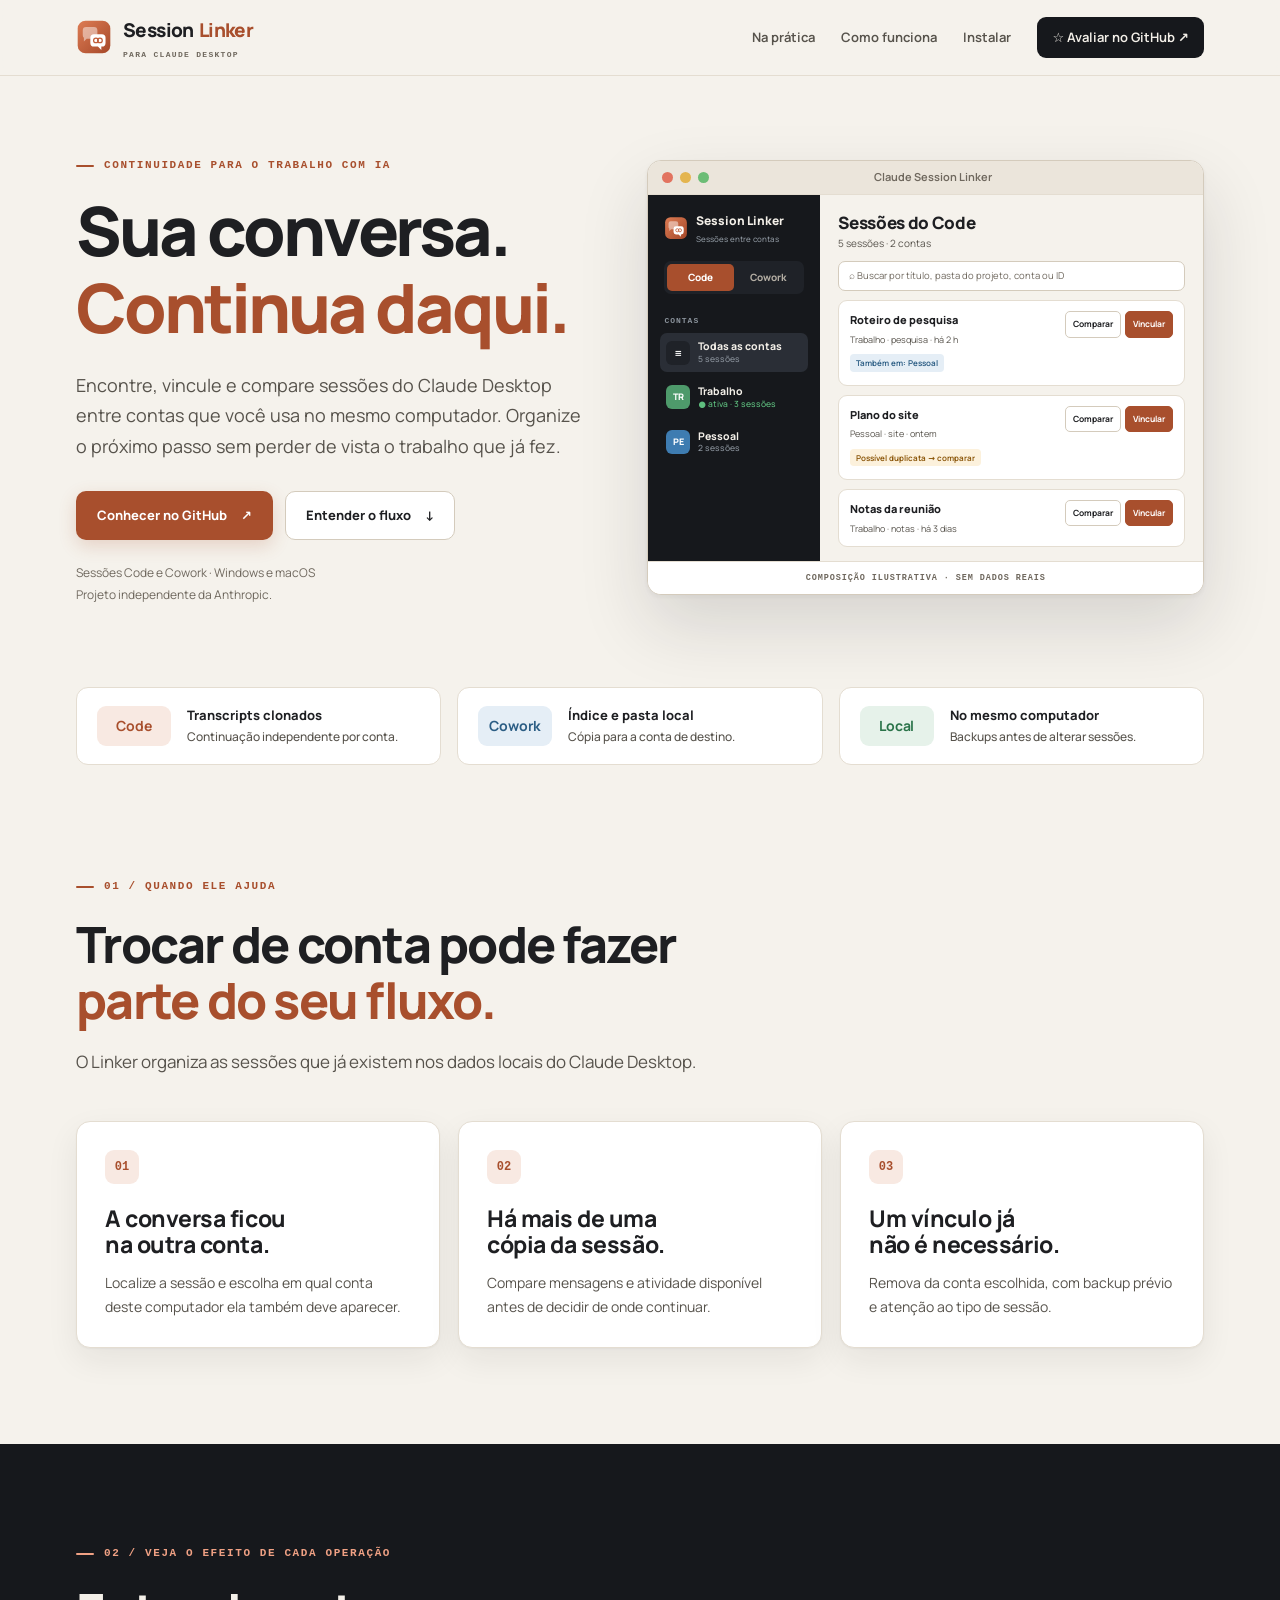
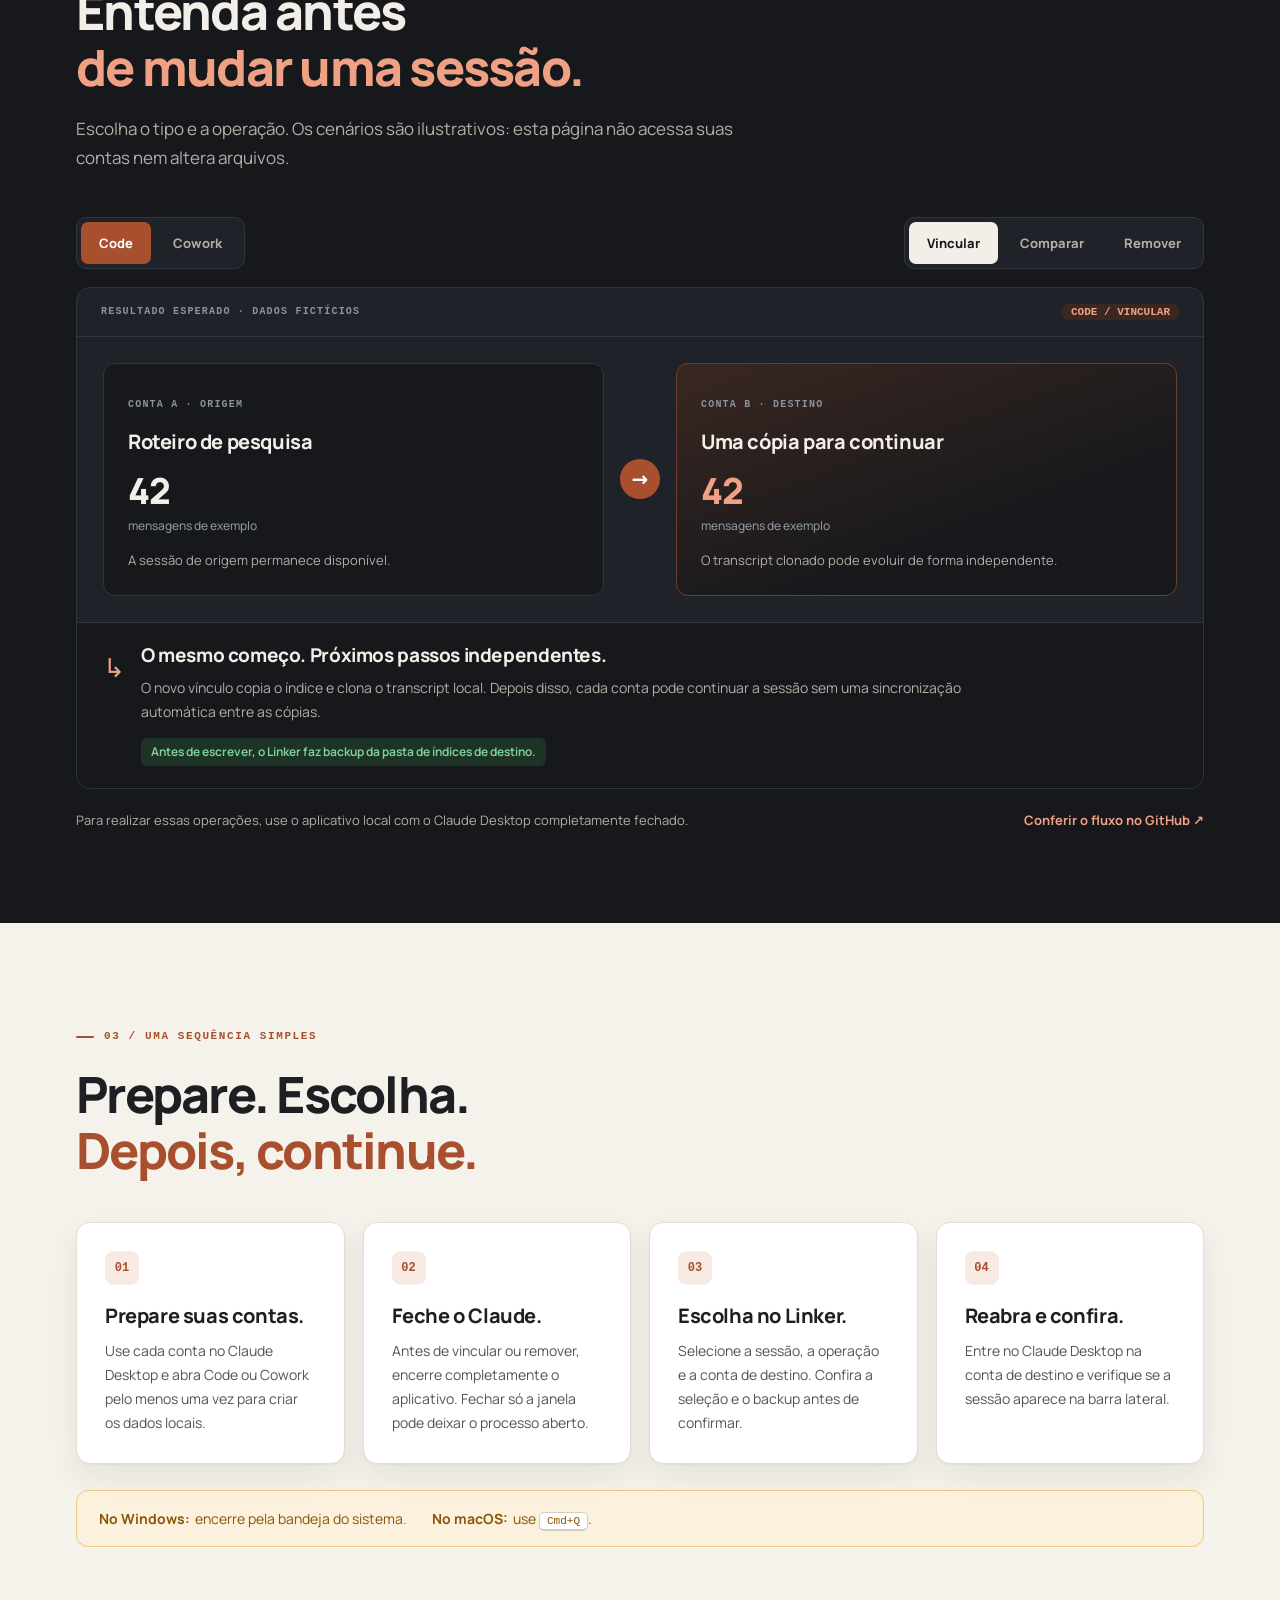
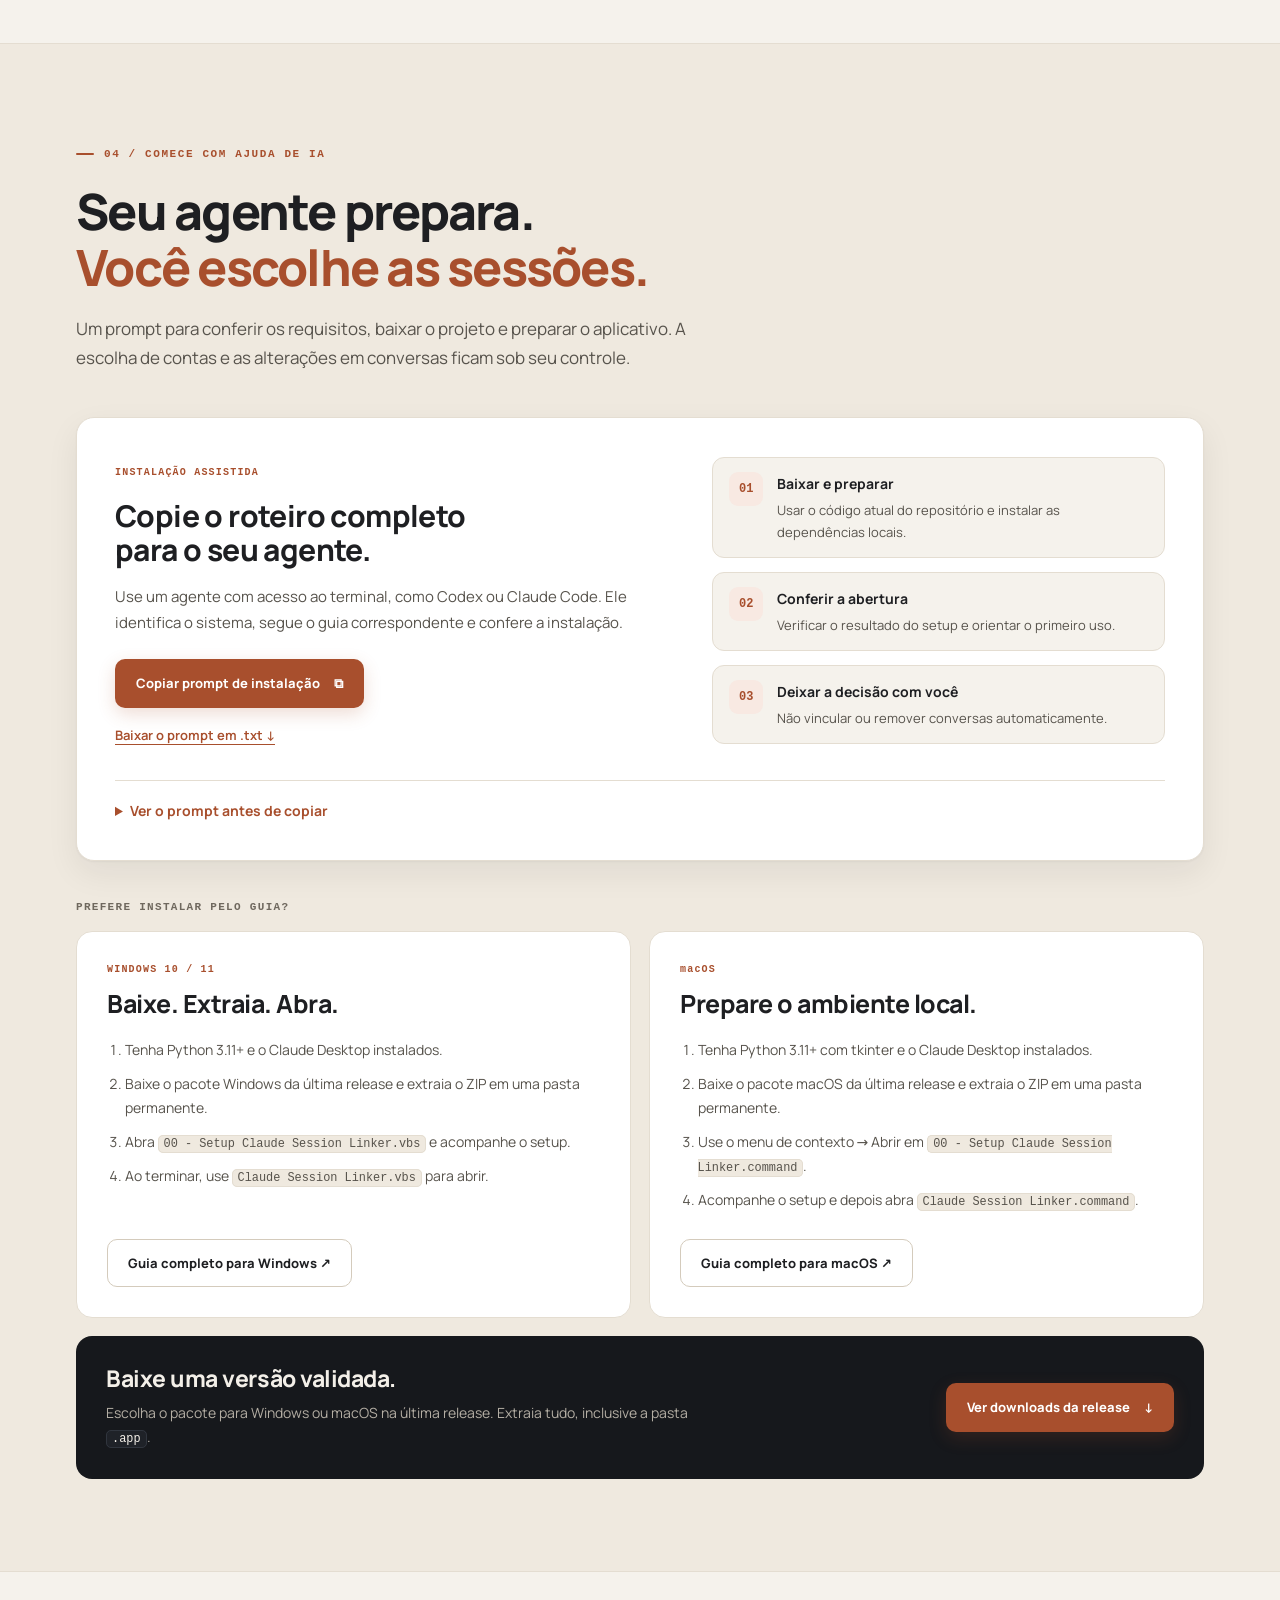
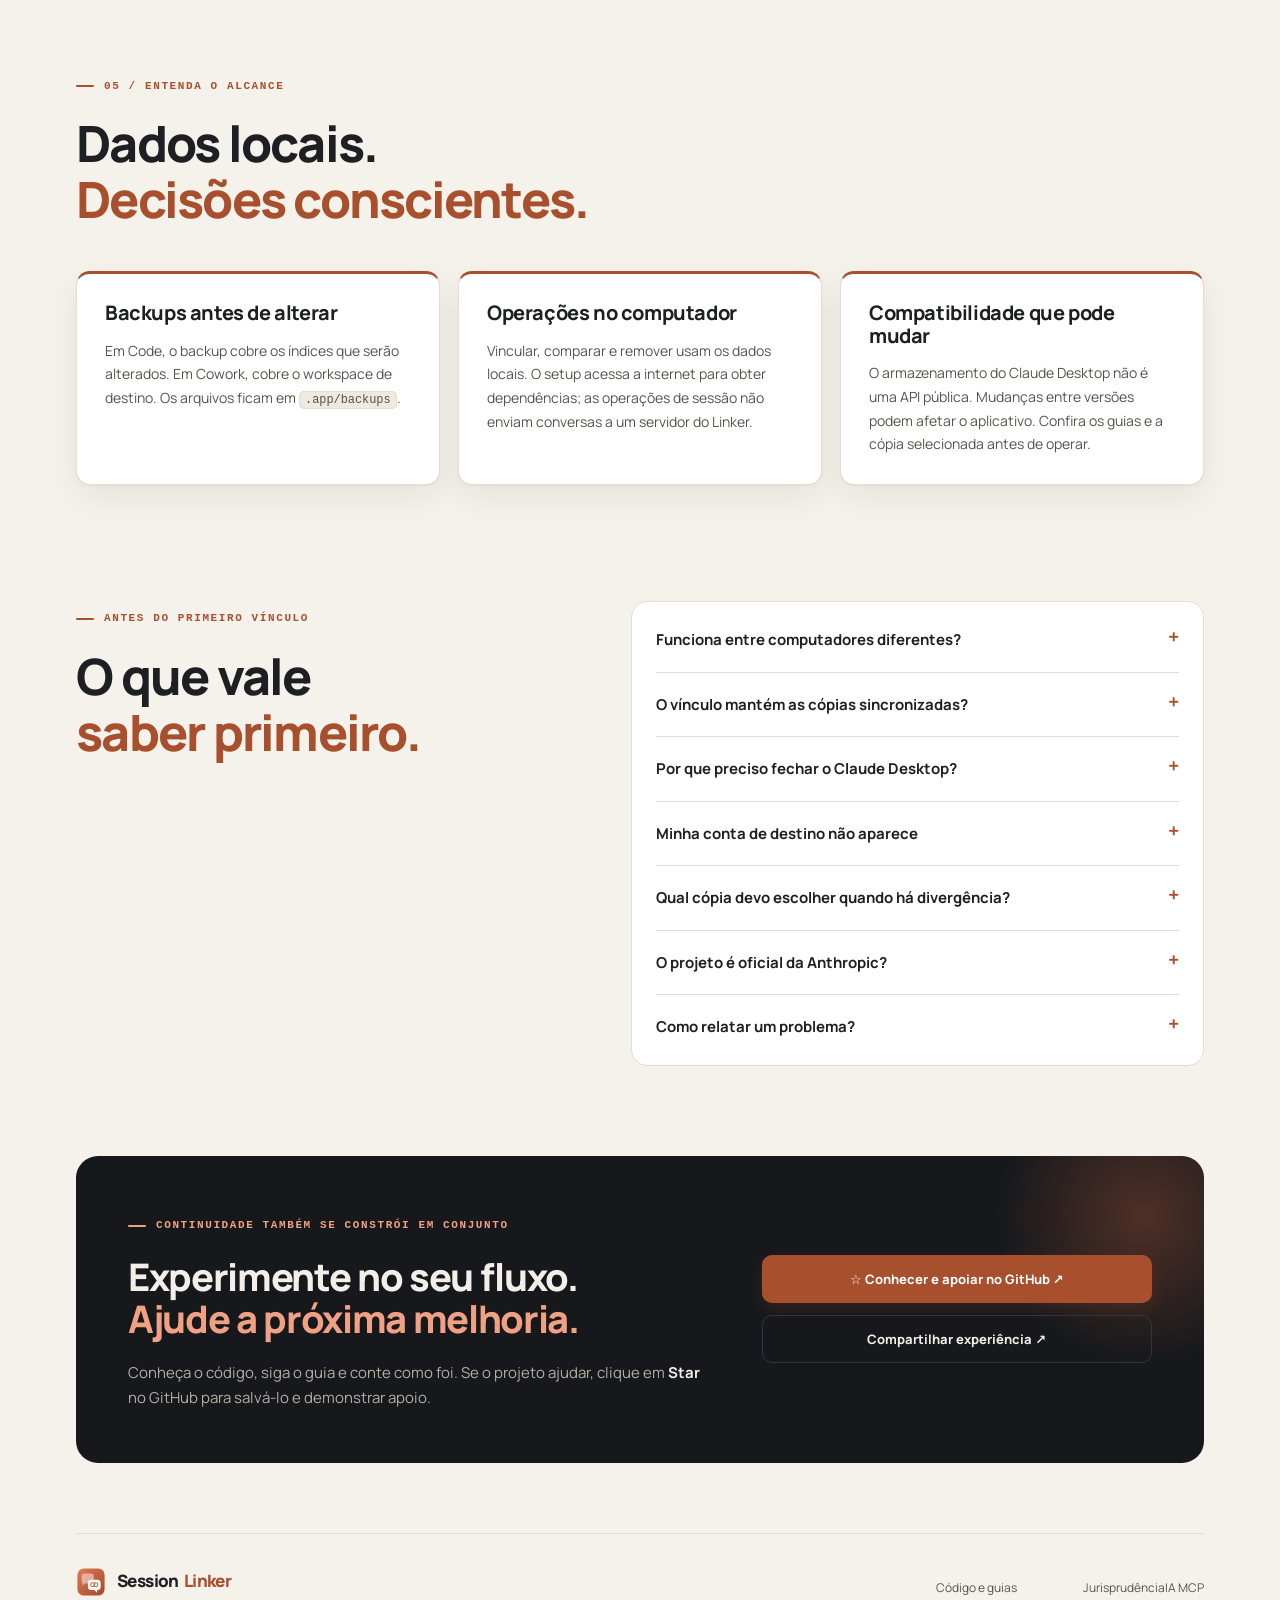
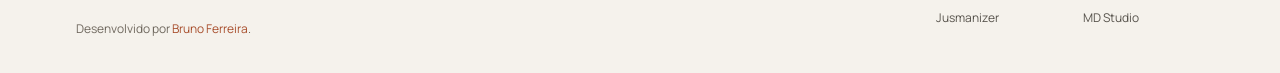
==== commit 83c45199: "Site: contraste WCAG AA e linha do rodapé alinhada ao conteúdo Auditoria do site publicado: vários t" ====
--- a/docs/index.html
+++ b/docs/index.html
@@ -9,7 +9,7 @@
   <meta property="og:title" content="Claude Session Linker. Sua conversa continua daqui."><meta property="og:description" content="Encontre, vincule e compare sessões Code e Cowork entre contas locais. Windows e macOS, com backups antes das alterações.">
   <meta property="og:url" content="https://brunoflma.github.io/claude-session-linker/"><meta property="og:image" content="https://brunoflma.github.io/claude-session-linker/assets/social-preview.png"><meta property="og:image:width" content="1280"><meta property="og:image:height" content="640"><meta property="og:image:alt" content="Claude Session Linker. Organize a continuidade das suas conversas entre contas no mesmo computador.">
   <meta name="twitter:card" content="summary_large_image"><meta name="twitter:title" content="Claude Session Linker. Sua conversa continua daqui."><meta name="twitter:image" content="https://brunoflma.github.io/claude-session-linker/assets/social-preview.png">
-  <link rel="icon" href="assets/favicon.svg" type="image/svg+xml"><link rel="preload" href="assets/fonts/manrope.woff2" as="font" type="font/woff2" crossorigin><link rel="stylesheet" href="assets/site.css?v=2"><script src="assets/site.js?v=1" defer></script>
+  <link rel="icon" href="assets/favicon.svg" type="image/svg+xml"><link rel="preload" href="assets/fonts/manrope.woff2" as="font" type="font/woff2" crossorigin><link rel="stylesheet" href="assets/site.css?v=3"><script src="assets/site.js?v=1" defer></script>
 </head>
 <body>
   <a class="skip" href="#conteudo">Pular para o conteúdo</a>
--- a/docs/assets/site.css
+++ b/docs/assets/site.css
@@ -4,14 +4,17 @@
 
 :root{
   --paper:#f5f2ec;--paper2:#efe9df;--card:#fff;--line:#e4ddd1;--line2:#d4cbbc;
-  --ink:#1e1f22;--ink2:#57534c;--ink3:#8a8378;
-  --accent:#c15f3c;--accent-h:#a64f31;--accent-soft:#f8e9e2;--accent-line:#ebc3b3;
-  --ok:#2e7d4f;--ok-bg:#e6f2ea;--ok-line:#a9d2b7;--info:#2b5d84;--info-bg:#e5eef6;--warn:#8a5508;--warn-bg:#fcf1dc;--warn-line:#ebc77f;
-  --rail:#16181c;--rail2:#1f2228;--rail3:#2a2e36;--rail-line:#30353e;--rail-txt:#f3efe8;--rail-txt2:#b4aea4;--rail-txt3:#7f8790;--live:#5fbf7f;
+  --ink:#1e1f22;--ink2:#57534c;--ink3:#6f685e;
+  --accent:#a84f2d;--accent-h:#8f4226;--accent-text:#a84f2d;--accent-soft:#f8e9e2;--accent-line:#ebc3b3;
+  --ok:#2a7349;--ok-bg:#e6f2ea;--ok-line:#a9d2b7;--info:#2b5d84;--info-bg:#e5eef6;--warn:#8a5508;--warn-bg:#fcf1dc;--warn-line:#ebc77f;
+  --rail:#16181c;--rail2:#1f2228;--rail3:#2a2e36;--rail-line:#30353e;--rail-txt:#f3efe8;--rail-txt2:#b4aea4;--rail-txt3:#8b939c;--live:#5fbf7f;
   --mono:ui-monospace,Consolas,'SF Mono',Menlo,'Liberation Mono',monospace;
   --shadow:0 1px 2px #1e1f220a,0 12px 32px #1e1f2212;
   color-scheme:light;
 }
+/* Text in the accent color must reach WCAG AA (4.5:1); on dark bands it
+   switches to a light salmon, while buttons keep the accent background. */
+.demo-section,.final-cta,.download-row,.guide-finish{--accent-text:#f0a184}
 /* Dark bands reuse every component by remapping the tokens. */
 .demo-section{
   --paper:var(--rail);--paper2:var(--rail2);--card:var(--rail2);--line:var(--rail-line);--line2:#3b414b;
@@ -33,7 +36,7 @@
 h1,h2,h3,h4{line-height:1.12;letter-spacing:-.035em;color:var(--ink)}
 h2{font-size:clamp(32px,4.2vw,50px);font-weight:780}
 h3{font-size:22px;letter-spacing:-.02em;font-weight:750}
-em{font-style:normal;color:var(--accent)}
+em{font-style:normal;color:var(--accent-text)}
 code,kbd,pre{font-family:var(--mono)}
 code{font-size:.85em;overflow-wrap:anywhere;background:var(--paper2);border:1px solid var(--line);border-radius:5px;padding:1px 5px}
 kbd{font-size:11px;padding:2px 7px;border:1px solid var(--line2);border-bottom-width:2px;border-radius:5px;background:var(--card)}
@@ -41,11 +44,11 @@
 ol,ul{padding-left:1.25em}
 [hidden]{display:none!important}
 
-.container{max-width:1200px;margin-inline:auto;padding-inline:36px}
+.container{--gutter:36px;max-width:1200px;margin-inline:auto;padding-inline:var(--gutter)}
 .section{padding-block:96px}
 .section-heading{max-width:780px;margin-bottom:44px}
 .section-heading>p:last-child:not(.eyebrow){font-size:17px;color:var(--ink2);max-width:660px;margin-top:20px}
-.eyebrow{display:inline-flex;align-items:center;gap:10px;font:700 11px/1.6 var(--mono);letter-spacing:1.6px;color:var(--accent);margin-bottom:20px}
+.eyebrow{display:inline-flex;align-items:center;gap:10px;font:700 11px/1.6 var(--mono);letter-spacing:1.6px;color:var(--accent-text);margin-bottom:20px}
 .eyebrow::before{content:"";width:18px;height:2px;border-radius:2px;background:currentColor}
 .small-label{font:700 10px/1.6 var(--mono);letter-spacing:1.2px;color:var(--ink3)}
 .skip{position:fixed;top:-100px;left:20px;background:var(--accent);color:#fff;padding:12px 20px;border-radius:8px;z-index:100}
@@ -56,10 +59,10 @@
 .header-inner{height:100%;display:flex;align-items:center;justify-content:space-between;gap:24px}
 .brand{display:inline-flex;align-items:center;gap:11px;font-size:19px;font-weight:800;letter-spacing:-.6px;white-space:nowrap;color:var(--ink)}
 .brand-icon{width:36px;height:36px;flex:none;display:block}
-.brand-accent{color:var(--accent);margin-left:5px}
+.brand-accent{color:var(--accent-text);margin-left:5px}
 .brand small{display:block;font:700 8px/1.5 var(--mono);letter-spacing:1.3px;color:var(--ink3);margin-top:2px}
 .header nav{display:flex;gap:26px;align-items:center;font-size:13px;font-weight:650;color:var(--ink2)}
-nav a:hover{color:var(--accent)}
+nav a:hover{color:var(--accent-text)}
 .nav-cta{padding:9px 15px;border-radius:9px;background:var(--rail);color:var(--rail-txt)!important}
 .nav-cta:hover{background:var(--rail3)}
 .menu-toggle{display:none}
@@ -68,11 +71,11 @@
 .actions{display:flex;align-items:center;gap:12px;flex-wrap:wrap}
 .button{display:inline-flex;align-items:center;justify-content:center;gap:14px;padding:14px 20px;border:1px solid transparent;border-radius:10px;font-size:13px;line-height:1.4;font-weight:750;text-align:center;transition:background .18s,border-color .18s,transform .18s,box-shadow .18s}
 .button:hover{transform:translateY(-1px)}
-.button.primary{background:var(--accent);color:#fff;box-shadow:0 6px 18px #c15f3c33}
+.button.primary{background:var(--accent);color:#fff;box-shadow:0 6px 18px #a84f2d33}
 .button.primary:hover{background:var(--accent-h)}
 .button.secondary{background:var(--card);color:var(--ink);border-color:var(--line2)}
 .button.secondary:hover{border-color:var(--ink3)}
-.text-link{display:block;width:max-content;max-width:100%;font-size:13px;font-weight:650;color:var(--accent);margin-top:16px;text-decoration:underline;text-underline-offset:4px}
+.text-link{display:block;width:max-content;max-width:100%;font-size:13px;font-weight:650;color:var(--accent-text);margin-top:16px;text-decoration:underline;text-underline-offset:4px}
 
 /* Hero */
 .hero{display:grid;grid-template-columns:1fr 1.08fr;gap:56px;align-items:center;padding-block:72px 80px}
@@ -120,7 +123,7 @@
 /* Principles strip */
 .principles{display:grid;grid-template-columns:repeat(3,1fr);gap:16px;padding-block:0 8px}
 .principles>div{display:flex;gap:16px;align-items:center;background:var(--card);border:1px solid var(--line);border-radius:12px;padding:18px 20px}
-.principles strong{display:grid;place-items:center;min-width:74px;height:40px;border-radius:9px;background:var(--accent-soft);color:var(--accent);font-size:14px;letter-spacing:-.2px}
+.principles strong{display:grid;place-items:center;min-width:74px;height:40px;border-radius:9px;background:var(--accent-soft);color:var(--accent-text);font-size:14px;letter-spacing:-.2px}
 .principles>div:nth-child(2) strong{background:var(--info-bg);color:var(--info)}
 .principles>div:last-child strong{background:var(--ok-bg);color:var(--ok)}
 .principles span{font-size:13px;font-weight:750;line-height:1.35}
@@ -129,7 +132,7 @@
 /* Benefits, steps, boundaries: card grids */
 .benefits,.boundaries{display:grid;grid-template-columns:repeat(3,1fr);gap:18px}
 .benefits article,.boundaries article,.usage-steps li{background:var(--card);border:1px solid var(--line);border-radius:14px;padding:28px;box-shadow:var(--shadow)}
-.benefits article>span,.usage-steps span{display:inline-grid;place-items:center;width:34px;height:34px;border-radius:9px;background:var(--accent-soft);color:var(--accent);font:800 12px var(--mono)}
+.benefits article>span,.usage-steps span{display:inline-grid;place-items:center;width:34px;height:34px;border-radius:9px;background:var(--accent-soft);color:var(--accent-text);font:800 12px var(--mono)}
 .benefits h3{font-size:23px;margin:22px 0 14px}
 .benefits p,.boundaries p,.usage-steps p{font-size:14px;color:var(--ink2)}
 .boundaries h3{font-size:20px}
@@ -147,7 +150,7 @@
 .action-tabs button[aria-selected=true]{background:var(--rail-txt);color:var(--rail)}
 #operation{background:var(--rail2);border:1px solid var(--rail-line);border-radius:14px;overflow:hidden}
 .scenario-top{display:flex;justify-content:space-between;gap:18px;border-bottom:1px solid var(--line);padding:16px 24px}
-.scenario-top>span:last-child{font:700 11px var(--mono);color:var(--accent);background:var(--accent-soft);padding:2px 9px;border-radius:6px}
+.scenario-top>span:last-child{font:700 11px var(--mono);color:var(--accent-text);background:var(--accent-soft);padding:2px 9px;border-radius:6px}
 .scenario-grid{display:grid;grid-template-columns:1fr 40px 1fr;gap:16px;padding:26px}
 .account-card{border:1px solid var(--line);border-radius:12px;padding:24px;background:var(--rail)}
 .account-card h3{font-size:20px;margin-top:16px}
@@ -155,15 +158,15 @@
 .message-count small{font-size:12px;color:var(--ink3);font-weight:500;letter-spacing:0;display:block;margin-top:6px;line-height:1.5}
 .account-card>p{font-size:13px;color:var(--ink2);margin-top:14px}
 .account-card.target{border-color:var(--accent-line);background:linear-gradient(160deg,var(--accent-soft),var(--rail) 70%)}
-.account-card.target .message-count{color:#f0a184}
+.account-card.target .message-count{color:var(--accent-text)}
 .scenario-arrow{align-self:center;justify-self:center;display:grid;place-items:center;width:40px;height:40px;border-radius:50%;background:var(--accent);color:#fff;font-size:20px;font-weight:700}
 .scenario-explanation{display:flex;gap:16px;padding:22px 26px;border-top:1px solid var(--line);background:var(--rail)}
-.explanation-icon{font-size:26px;color:var(--accent)}
+.explanation-icon{font-size:26px;color:var(--accent-text)}
 .scenario-explanation h3{font-size:19px}
 .scenario-explanation p{font-size:14px;color:var(--ink2);margin-top:10px;max-width:880px}
 .scenario-explanation span:last-child:not(.explanation-icon){display:inline-block;margin-top:14px;color:var(--ok);background:var(--ok-bg);border-radius:6px;padding:4px 10px;font-size:12px;font-weight:650}
 .demo-foot{display:flex;gap:24px;justify-content:space-between;align-items:center;margin-top:20px;font-size:13px;color:var(--ink2)}
-.demo-foot a{color:#f0a184;font-weight:700;white-space:nowrap}
+.demo-foot a{color:var(--accent-text);font-weight:700;white-space:nowrap}
 .demo-section .section-heading h2{color:var(--rail-txt)}
 
 .usage-steps{list-style:none;padding:0;margin:0;display:grid;grid-template-columns:repeat(4,1fr);gap:18px}
@@ -174,20 +177,20 @@
 
 /* Install */
 .ai-install{display:grid;grid-template-columns:1.2fr 1fr;gap:34px 54px;border:1px solid var(--line);background:var(--card);border-radius:18px;padding:38px;box-shadow:var(--shadow)}
-.ai-install .small-label{color:var(--accent)}
+.ai-install .small-label{color:var(--accent-text)}
 .ai-install h3{font-size:30px;margin-top:16px}
 .ai-install p{font-size:15px;color:var(--ink2);margin:18px 0 24px;max-width:560px}
 .ai-install>ol{list-style:none;padding:0;display:grid;gap:14px;align-content:center;margin:0}
 .ai-install>ol li{display:flex;gap:14px;font-size:13px;color:var(--ink2);background:var(--paper);border:1px solid var(--line);border-radius:12px;padding:14px 16px}
-.ai-install>ol b{font:800 12px var(--mono);width:34px;height:34px;display:grid;place-items:center;color:var(--accent);background:var(--accent-soft);border-radius:9px;flex:none}
+.ai-install>ol b{font:800 12px var(--mono);width:34px;height:34px;display:grid;place-items:center;color:var(--accent-text);background:var(--accent-soft);border-radius:9px;flex:none}
 .ai-install>ol strong{font-size:14px;display:block;color:var(--ink);margin-bottom:3px}
 .prompt-details{grid-column:1/-1;border-top:1px solid var(--line);padding-top:18px}
-.prompt-details summary{cursor:pointer;font-size:14px;color:var(--accent);font-weight:700}
+.prompt-details summary{cursor:pointer;font-size:14px;color:var(--accent-text);font-weight:700}
 .prompt-details pre{font-size:12px;line-height:1.85;white-space:pre-wrap;overflow-wrap:anywhere;max-height:390px;overflow:auto;background:var(--rail);border-radius:10px;padding:22px;color:var(--rail-txt2)}
 .alternative-label{font:700 11px var(--mono);letter-spacing:1.3px;color:var(--ink3);margin:40px 0 18px}
 .install-options{display:grid;grid-template-columns:1fr 1fr;gap:18px}
 .install-options article{border:1px solid var(--line);border-radius:16px;padding:30px;background:var(--card);display:flex;flex-direction:column;align-items:flex-start}
-.install-options .small-label{color:var(--accent)}
+.install-options .small-label{color:var(--accent-text)}
 .install-options h3{font-size:25px;margin-top:12px}
 .install-options ol{font-size:14px;color:var(--ink2);margin:20px 0 26px}
 .install-options li+li{margin-top:10px}
@@ -198,7 +201,7 @@
 .download-row code{background:var(--rail2);border-color:var(--rail-line);color:var(--rail-txt)}
 .download-row .button{flex-shrink:0}
 .release-note{font-size:12px;color:var(--ink3);margin-top:18px}
-.release-note a{color:var(--accent);text-decoration:underline}
+.release-note a{color:var(--accent-text);text-decoration:underline}
 
 /* FAQ, final CTA, footer */
 .faq{display:grid;grid-template-columns:1fr 1.15fr;gap:56px;padding-block:20px 90px}
@@ -206,9 +209,9 @@
 .faq-list details+details{border-top:1px solid var(--line)}
 .faq-list summary{padding:19px 0;cursor:pointer;font-size:15px;font-weight:700;list-style:none;display:flex;justify-content:space-between;gap:16px}
 .faq-list summary::-webkit-details-marker{display:none}
-.faq-list summary::after{content:"+";color:var(--accent);font-size:20px;line-height:1;transition:transform .18s}
+.faq-list summary::after{content:"+";color:var(--accent-text);font-size:20px;line-height:1;transition:transform .18s}
 .faq-list details[open] summary::after{transform:rotate(45deg)}
-.faq-list details[open] summary{color:var(--accent)}
+.faq-list details[open] summary{color:var(--accent-text)}
 .faq-list p{color:var(--ink2);font-size:14px;padding:0 0 20px}
 .final-cta{width:calc(100% - 72px);max-width:1128px;margin-bottom:70px;padding:52px;border-radius:22px;background:var(--rail);color:var(--rail-txt);display:grid;grid-template-columns:1.5fr 1fr;gap:48px;align-items:center;position:relative;overflow:hidden}
 .final-cta::after{content:"";position:absolute;right:-90px;top:-90px;width:300px;height:300px;border-radius:50%;background:radial-gradient(circle,#c15f3c55,transparent 70%);pointer-events:none}
@@ -218,13 +221,15 @@
 .final-cta .actions{flex-direction:column;align-items:stretch;position:relative;z-index:1}
 .final-cta .button.secondary{background:transparent;color:var(--rail-txt);border-color:var(--rail-line)}
 .final-cta .button.secondary:hover{border-color:var(--rail-txt3)}
-.footer{display:flex;justify-content:space-between;gap:30px;padding-block:34px;border-top:1px solid var(--line)}
+/* Divider drawn inside the gutters so it lines up with the content width. */
+.footer,.guide-footer{background:linear-gradient(var(--line),var(--line)) center top/calc(100% - 2 * var(--gutter)) 1px no-repeat}
+.footer{display:flex;justify-content:space-between;gap:30px;padding-block:34px}
 .footer .brand{font-size:17px}
 .footer .brand-icon{width:30px;height:30px}
 .footer p{font-size:12px;color:var(--ink3);margin-top:14px}
-.footer p a{color:var(--accent)}
+.footer p a{color:var(--accent-text)}
 .footer>div:last-child{display:grid;grid-template-columns:1fr 1fr;gap:10px 26px;align-content:center;font-size:12px;color:var(--ink2)}
-.footer a:hover{color:var(--accent)}
+.footer a:hover{color:var(--accent-text)}
 
 .toast{position:fixed;left:50%;bottom:22px;transform:translate(-50%,15px);opacity:0;pointer-events:none;padding:13px 20px;max-width:calc(100% - 35px);width:max-content;background:var(--rail);color:var(--rail-txt);border-radius:10px;font-size:13px;font-weight:650;box-shadow:0 10px 30px #0004;transition:opacity .2s,transform .2s;z-index:100}
 .toast.visible{opacity:1;transform:translate(-50%,0)}
@@ -235,7 +240,7 @@
 dialog textarea{display:block;width:100%;height:230px;background:var(--paper);color:var(--ink);border:1px solid var(--line2);border-radius:10px;padding:16px;font:12px/1.8 var(--mono);margin-bottom:20px}
 
 @media(max-width:1000px){
-  .container{padding-inline:28px}
+  .container{--gutter:28px}
   .final-cta{width:calc(100% - 56px)}
   .hero{gap:34px}
   .header nav{gap:18px;font-size:12px}
@@ -266,7 +271,7 @@
   .demo-foot{align-items:flex-start;flex-direction:column;gap:12px}
 }
 @media(max-width:560px){
-  .container{padding-inline:18px}
+  .container{--gutter:18px}
   .header{height:66px}
   .header nav{top:65px}
   .brand{font-size:17px}
